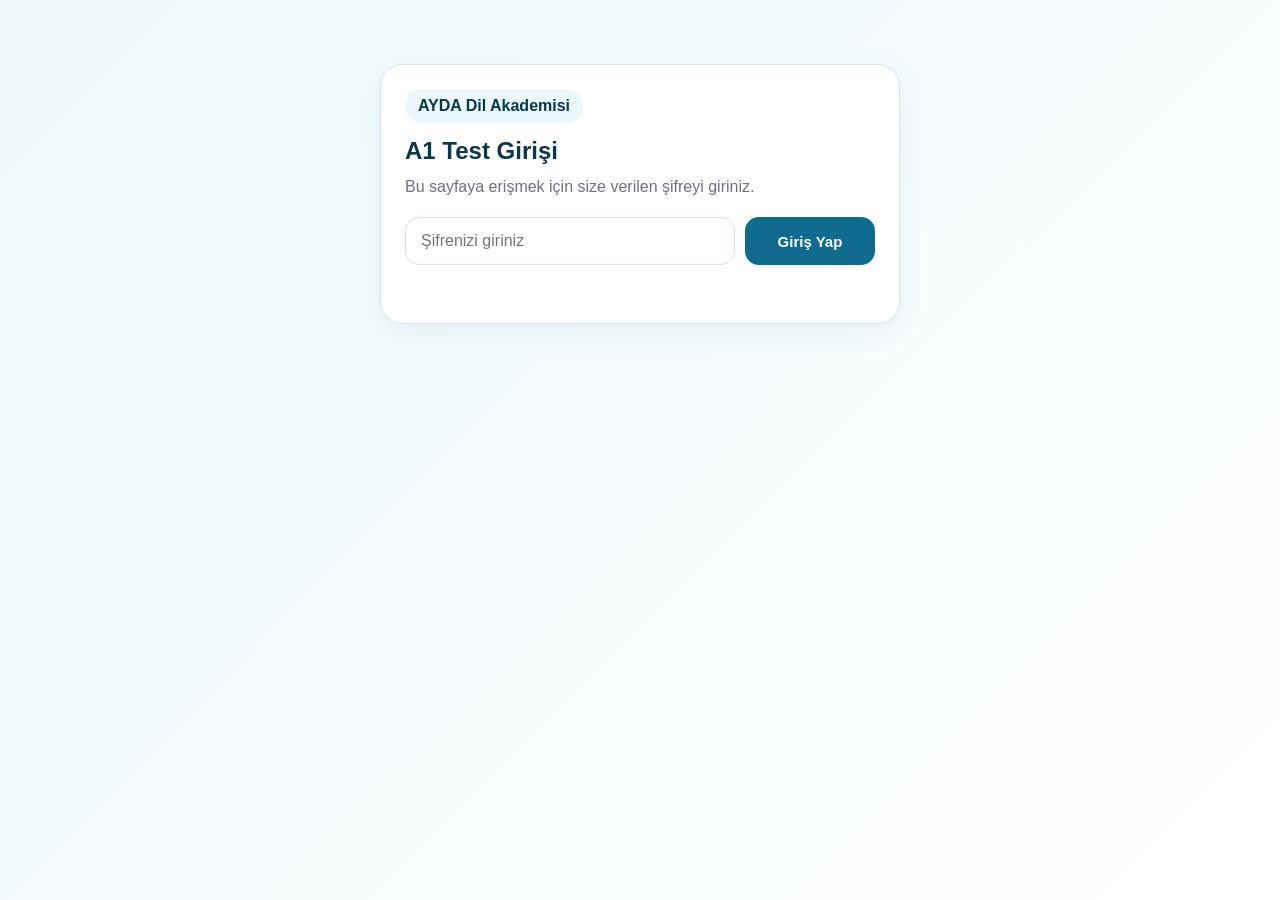
==== index.html @ f2872485 "Create index.html" ====
<!DOCTYPE html>
<html lang="tr">
<head>
  <meta charset="UTF-8" />
  <meta name="viewport" content="width=device-width, initial-scale=1.0" />
  <title>AYDA A1 Test</title>

  <style>
    :root {
      --ayda-main: #0f6b8f;
      --ayda-dark: #08384d;
      --ayda-soft: #eaf7fb;
      --ayda-border: #cde7ef;
      --ayda-success: #198754;
      --ayda-danger: #dc3545;
      --ayda-warning: #f59e0b;
      --text: #1f2937;
      --muted: #6b7280;
      --white: #ffffff;
    }

    * {
      box-sizing: border-box;
    }

    body {
      margin: 0;
      font-family: Arial, Helvetica, sans-serif;
      background: linear-gradient(135deg, #eef9fc, #ffffff);
      color: var(--text);
    }

    .page {
      min-height: 100vh;
      padding: 24px;
      display: flex;
      justify-content: center;
      align-items: flex-start;
    }

    .container {
      width: 100%;
      max-width: 980px;
    }

    .header {
      background: var(--white);
      border: 1px solid var(--ayda-border);
      border-radius: 22px;
      padding: 24px;
      margin-bottom: 18px;
      box-shadow: 0 10px 30px rgba(15, 107, 143, 0.08);
    }

    .brand {
      display: inline-flex;
      align-items: center;
      gap: 10px;
      background: var(--ayda-soft);
      color: var(--ayda-dark);
      padding: 8px 13px;
      border-radius: 999px;
      font-weight: 700;
      margin-bottom: 14px;
    }

    h1 {
      margin: 0;
      font-size: 32px;
      color: var(--ayda-dark);
    }

    .subtitle {
      margin: 10px 0 0;
      color: var(--muted);
      line-height: 1.6;
      font-size: 16px;
    }

    .card {
      background: var(--white);
      border: 1px solid var(--ayda-border);
      border-radius: 22px;
      padding: 24px;
      box-shadow: 0 10px 30px rgba(15, 107, 143, 0.08);
      margin-bottom: 18px;
    }

    #aydaLoginBox {
      max-width: 520px;
      margin: 40px auto;
    }

    .login-title {
      margin: 0 0 10px;
      color: var(--ayda-dark);
      font-size: 24px;
    }

    .login-text {
      margin: 0 0 18px;
      color: var(--muted);
      line-height: 1.5;
    }

    .login-row {
      display: flex;
      gap: 10px;
    }

    input[type="password"],
    input[type="text"] {
      width: 100%;
      padding: 14px 15px;
      border: 1px solid var(--ayda-border);
      border-radius: 14px;
      font-size: 16px;
      outline: none;
    }

    input[type="password"]:focus,
    input[type="text"]:focus {
      border-color: var(--ayda-main);
      box-shadow: 0 0 0 3px rgba(15, 107, 143, 0.12);
    }

    button {
      border: none;
      cursor: pointer;
      border-radius: 14px;
      font-weight: 700;
      transition: 0.2s;
    }

    .login-btn {
      min-width: 130px;
      padding: 14px 18px;
      background: var(--ayda-main);
      color: white;
      font-size: 15px;
    }

    .login-btn:hover {
      background: var(--ayda-dark);
    }

    #aydaLoginMessage {
      margin-top: 12px;
      color: var(--ayda-danger);
      font-weight: 700;
      min-height: 22px;
    }

    #aydaProtectedContent {
      display: none;
    }

    .info-grid {
      display: grid;
      grid-template-columns: repeat(3, 1fr);
      gap: 12px;
      margin-top: 18px;
    }

    .info-box {
      background: var(--ayda-soft);
      border: 1px solid var(--ayda-border);
      border-radius: 16px;
      padding: 14px;
    }

    .info-box strong {
      display: block;
      color: var(--ayda-dark);
      margin-bottom: 5px;
    }

    .info-box span {
      color: var(--muted);
      font-size: 14px;
    }

    .question {
      border: 1px solid var(--ayda-border);
      border-radius: 18px;
      padding: 18px;
      margin-bottom: 14px;
      background: #ffffff;
    }

    .question h3 {
      margin: 0 0 12px;
      color: var(--ayda-dark);
      font-size: 18px;
    }

    .options {
      display: grid;
      gap: 9px;
    }

    .option {
      display: flex;
      align-items: center;
      gap: 9px;
      padding: 10px 12px;
      border: 1px solid #e5e7eb;
      border-radius: 12px;
      cursor: pointer;
      background: #fafafa;
    }

    .option:hover {
      background: var(--ayda-soft);
      border-color: var(--ayda-border);
    }

    .option input {
      transform: scale(1.1);
    }

    .submit-btn {
      background: var(--ayda-success);
      color: white;
      padding: 15px 22px;
      font-size: 16px;
      width: 100%;
      margin-top: 8px;
    }

    .submit-btn:hover {
      filter: brightness(0.94);
    }

    .reset-btn {
      background: #f3f4f6;
      color: var(--text);
      padding: 13px 18px;
      font-size: 15px;
      width: 100%;
      margin-top: 10px;
    }

    .result {
      display: none;
      margin-top: 18px;
      border-radius: 18px;
      padding: 18px;
      border: 1px solid var(--ayda-border);
      background: var(--ayda-soft);
    }

    .result h2 {
      margin: 0 0 8px;
      color: var(--ayda-dark);
    }

    .result p {
      margin: 8px 0;
      line-height: 1.5;
    }

    .logout {
      text-align: right;
      margin-bottom: 12px;
    }

    .logout button {
      background: #fee2e2;
      color: #991b1b;
      padding: 10px 14px;
    }

    @media (max-width: 720px) {
      .page {
        padding: 14px;
      }

      h1 {
        font-size: 25px;
      }

      .login-row {
        flex-direction: column;
      }

      .login-btn {
        width: 100%;
      }

      .info-grid {
        grid-template-columns: 1fr;
      }

      .card,
      .header {
        padding: 18px;
        border-radius: 18px;
      }
    }
  </style>
</head>

<body>
  <div class="page">
    <div class="container">

      <div id="aydaLoginBox" class="card">
        <div class="brand">AYDA Dil Akademisi</div>
        <h2 class="login-title">A1 Test Girişi</h2>
        <p class="login-text">
          Bu sayfaya erişmek için size verilen şifreyi giriniz.
        </p>

        <div class="login-row">
          <input
            type="password"
            id="aydaPasswordInput"
            placeholder="Şifrenizi giriniz"
            autocomplete="off"
          />
          <button type="button" class="login-btn" onclick="aydaCheckPassword()">
            Giriş Yap
          </button>
        </div>

        <div id="aydaLoginMessage"></div>
      </div>

      <div id="aydaProtectedContent">
        <div class="logout">
          <button type="button" onclick="aydaLogout()">Çıkış Yap</button>
        </div>

        <div class="header">
          <div class="brand">AYDA A1 Almanca Test</div>
          <h1>A1 Seviye Mini Deneme Testi</h1>
          <p class="subtitle">
            Bu test A1 seviyesinde temel kelime, günlük ifade ve basit dil bilgisi kontrolü için hazırlanmıştır.
            Sonucu test sonunda görebilirsiniz.
          </p>

          <div class="info-grid">
            <div class="info-box">
              <strong>Seviye</strong>
              <span>A1 Başlangıç</span>
            </div>
            <div class="info-box">
              <strong>Soru Sayısı</strong>
              <span>10 soru</span>
            </div>
            <div class="info-box">
              <strong>Sonuç</strong>
              <span>Anında puanlama</span>
            </div>
          </div>
        </div>

        <form id="a1TestForm" class="card">
          <div class="question">
            <h3>1. “Guten Morgen” ne demektir?</h3>
            <div class="options">
              <label class="option"><input type="radio" name="q1" value="a"> İyi akşamlar</label>
              <label class="option"><input type="radio" name="q1" value="b"> Günaydın</label>
              <label class="option"><input type="radio" name="q1" value="c"> Hoşça kal</label>
            </div>
          </div>

          <div class="question">
            <h3>2. “Ich heiße Ali.” cümlesinin anlamı nedir?</h3>
            <div class="options">
              <label class="option"><input type="radio" name="q2" value="a"> Ben Ali’yim / Benim adım Ali</label>
              <label class="option"><input type="radio" name="q2" value="b"> Ali burada değil</label>
              <label class="option"><input type="radio" name="q2" value="c"> Ali Almanya’da yaşıyor</label>
            </div>
          </div>

          <div class="question">
            <h3>3. “Wie geht es Ihnen?” sorusuna uygun cevap hangisidir?</h3>
            <div class="options">
              <label class="option"><input type="radio" name="q3" value="a"> Danke, gut.</label>
              <label class="option"><input type="radio" name="q3" value="b"> Ich komme aus Ankara.</label>
              <label class="option"><input type="radio" name="q3" value="c"> Ich bin 25 Jahre alt.</label>
            </div>
          </div>

          <div class="question">
            <h3>4. “Ben Türkiye’den geliyorum.” Almanca nasıl söylenir?</h3>
            <div class="options">
              <label class="option"><input type="radio" name="q4" value="a"> Ich wohne in Türkiye.</label>
              <label class="option"><input type="radio" name="q4" value="b"> Ich komme aus der Türkei.</label>
              <label class="option"><input type="radio" name="q4" value="c"> Ich spreche Türkisch.</label>
            </div>
          </div>

          <div class="question">
            <h3>5. “der Tisch” kelimesinin Türkçesi nedir?</h3>
            <div class="options">
              <label class="option"><input type="radio" name="q5" value="a"> Masa</label>
              <label class="option"><input type="radio" name="q5" value="b"> Sandalye</label>
              <label class="option"><input type="radio" name="q5" value="c"> Kapı</label>
            </div>
          </div>

          <div class="question">
            <h3>6. Doğru cümleyi seçiniz.</h3>
            <div class="options">
              <label class="option"><input type="radio" name="q6" value="a"> Ich bin Lehrer.</label>
              <label class="option"><input type="radio" name="q6" value="b"> Ich bist Lehrer.</label>
              <label class="option"><input type="radio" name="q6" value="c"> Ich ist Lehrer.</label>
            </div>
          </div>

          <div class="question">
            <h3>7. “Haben Sie Kinder?” sorusunun anlamı nedir?</h3>
            <div class="options">
              <label class="option"><input type="radio" name="q7" value="a"> Çocuğunuz var mı?</label>
              <label class="option"><input type="radio" name="q7" value="b"> Nerede yaşıyorsunuz?</label>
              <label class="option"><input type="radio" name="q7" value="c"> Kaç yaşındasınız?</label>
            </div>
          </div>

          <div class="question">
            <h3>8. “Heute” kelimesinin anlamı nedir?</h3>
            <div class="options">
              <label class="option"><input type="radio" name="q8" value="a"> Yarın</label>
              <label class="option"><input type="radio" name="q8" value="b"> Bugün</label>
              <label class="option"><input type="radio" name="q8" value="c"> Dün</label>
            </div>
          </div>

          <div class="question">
            <h3>9. “Ich trinke Wasser.” cümlesinin anlamı nedir?</h3>
            <div class="options">
              <label class="option"><input type="radio" name="q9" value="a"> Su içiyorum.</label>
              <label class="option"><input type="radio" name="q9" value="b"> Su satın alıyorum.</label>
              <label class="option"><input type="radio" name="q9" value="c"> Su istemiyorum.</label>
            </div>
          </div>

          <div class="question">
            <h3>10. “Auf Wiedersehen” ne demektir?</h3>
            <div class="options">
              <label class="option"><input type="radio" name="q10" value="a"> Görüşmek üzere</label>
              <label class="option"><input type="radio" name="q10" value="b"> Teşekkür ederim</label>
              <label class="option"><input type="radio" name="q10" value="c"> Rica ederim</label>
            </div>
          </div>

          <button type="button" class="submit-btn" onclick="calculateResult()">
            Testi Bitir ve Sonucu Göster
          </button>

          <button type="button" class="reset-btn" onclick="resetTest()">
            Testi Sıfırla
          </button>

          <div id="testResult" class="result"></div>
        </form>
      </div>
    </div>
  </div>

  <script src="https://onurqlp.github.io/sifreler/access-control.js"></script>

  <script>
    const correctAnswers = {
      q1: "b",
      q2: "a",
      q3: "a",
      q4: "b",
      q5: "a",
      q6: "a",
      q7: "a",
      q8: "b",
      q9: "a",
      q10: "a"
    };

    function calculateResult() {
      let score = 0;
      let empty = 0;
      const total = Object.keys(correctAnswers).length;

      Object.keys(correctAnswers).forEach(function(questionName) {
        const selected = document.querySelector('input[name="' + questionName + '"]:checked');

        if (!selected) {
          empty++;
          return;
        }

        if (selected.value === correctAnswers[questionName]) {
          score++;
        }
      });

      const resultBox = document.getElementById("testResult");
      const percent = Math.round((score / total) * 100);

      let message = "";

      if (percent >= 80) {
        message = "Gayet iyi. A1 temel konularında güçlü görünüyorsunuz.";
      } else if (percent >= 50) {
        message = "Orta düzeyde. Bazı temel konuları tekrar etmeniz iyi olur.";
      } else {
        message = "Temel tekrar gerekli. Kelime, tanışma cümleleri ve basit gramerden başlanmalı.";
      }

      resultBox.style.display = "block";
      resultBox.innerHTML = `
        <h2>Test Sonucunuz</h2>
        <p><strong>Doğru:</strong> ${score} / ${total}</p>
        <p><strong>Başarı:</strong> %${percent}</p>
        <p><strong>Boş bırakılan soru:</strong> ${empty}</p>
        <p>${message}</p>
      `;

      resultBox.scrollIntoView({ behavior: "smooth", block: "center" });
    }

    function resetTest() {
      document.getElementById("a1TestForm").reset();
      const resultBox = document.getElementById("testResult");
      resultBox.style.display = "none";
      resultBox.innerHTML = "";
      window.scrollTo({ top: 0, behavior: "smooth" });
    }

    function aydaLogout() {
      localStorage.removeItem("ayda_access");
      localStorage.removeItem("ayda_code");
      location.reload();
    }

    document.addEventListener("DOMContentLoaded", function() {
      const input = document.getElementById("aydaPasswordInput");

      if (input) {
        input.addEventListener("keydown", function(e) {
          if (e.key === "Enter") {
            aydaCheckPassword();
          }
        });
      }
    });
  </script>
</body>
</html>
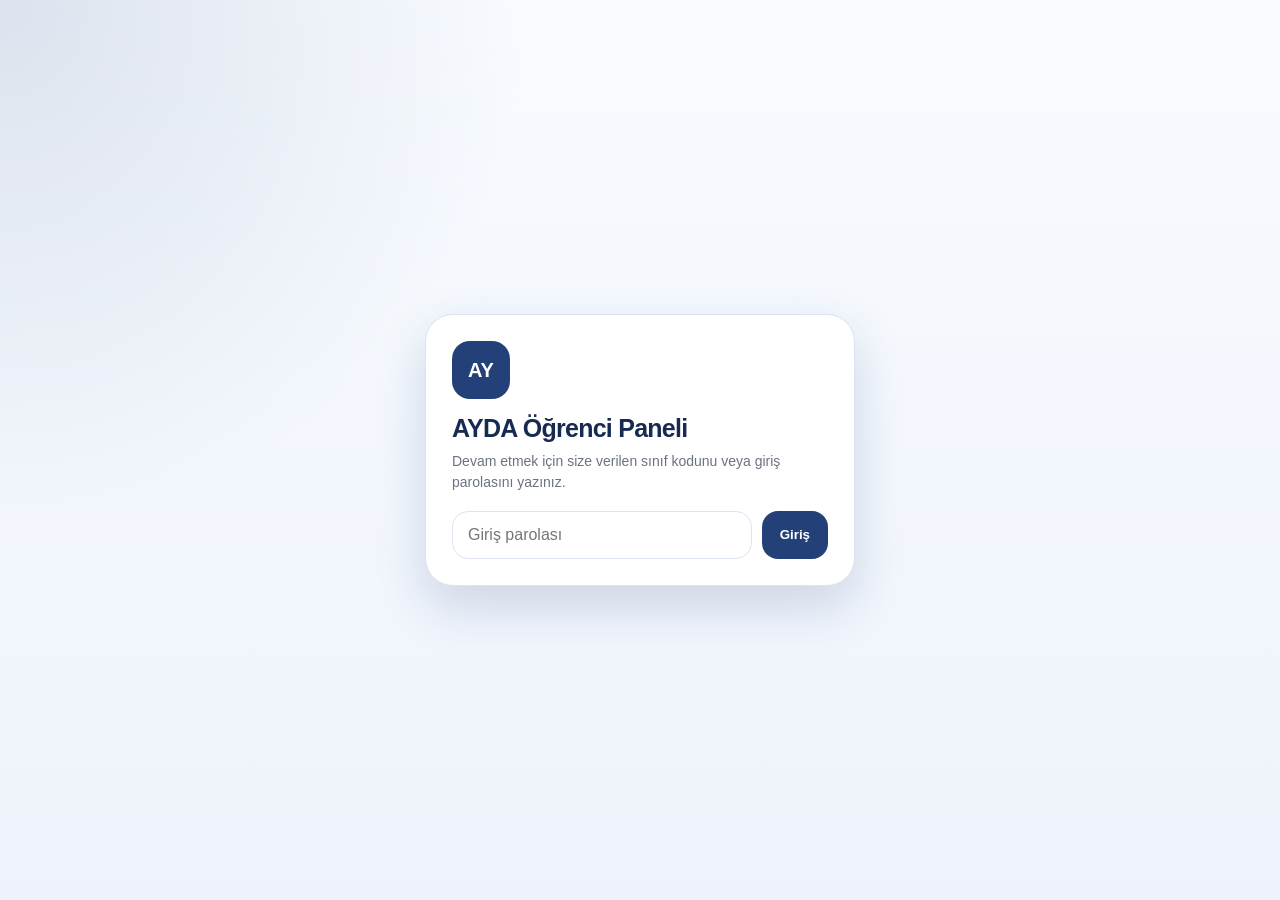
==== commit 857eae9a: "Update index.html" ====
--- a/index.html
+++ b/index.html
@@ -3,548 +3,635 @@
 <head>
   <meta charset="UTF-8" />
   <meta name="viewport" content="width=device-width, initial-scale=1.0" />
-  <title>AYDA A1 Test</title>
+  <title>AYDA A1 Öğrenci Paneli</title>
 
   <style>
     :root {
-      --ayda-main: #0f6b8f;
-      --ayda-dark: #08384d;
-      --ayda-soft: #eaf7fb;
-      --ayda-border: #cde7ef;
-      --ayda-success: #198754;
-      --ayda-danger: #dc3545;
-      --ayda-warning: #f59e0b;
+      --ayda: #234078;
+      --ayda-dark: #172b52;
+      --ayda-soft: #eef3fb;
       --text: #1f2937;
       --muted: #6b7280;
-      --white: #ffffff;
-    }
-
-    * {
-      box-sizing: border-box;
-    }
+      --card: #ffffff;
+      --border: #dce3f0;
+      --danger: #dc2626;
+      --radius: 22px;
+    }
+
+    * { box-sizing: border-box; }
 
     body {
       margin: 0;
-      font-family: Arial, Helvetica, sans-serif;
-      background: linear-gradient(135deg, #eef9fc, #ffffff);
+      font-family: Inter, -apple-system, BlinkMacSystemFont, "Segoe UI", Arial, sans-serif;
+      background:
+        radial-gradient(circle at top left, rgba(35,64,120,0.13), transparent 34%),
+        linear-gradient(180deg, #f8fbff 0%, #eef3fb 100%);
       color: var(--text);
-    }
-
-    .page {
       min-height: 100vh;
-      padding: 24px;
-      display: flex;
-      justify-content: center;
-      align-items: flex-start;
-    }
-
-    .container {
+    }
+
+    #loginScreen {
+      min-height: 100vh;
+      display: grid;
+      place-items: center;
+      padding: 20px;
+    }
+
+    .login-card {
       width: 100%;
-      max-width: 980px;
-    }
-
-    .header {
-      background: var(--white);
-      border: 1px solid var(--ayda-border);
-      border-radius: 22px;
-      padding: 24px;
-      margin-bottom: 18px;
-      box-shadow: 0 10px 30px rgba(15, 107, 143, 0.08);
-    }
-
-    .brand {
-      display: inline-flex;
-      align-items: center;
-      gap: 10px;
-      background: var(--ayda-soft);
+      max-width: 430px;
+      background: #fff;
+      border: 1px solid var(--border);
+      border-radius: 28px;
+      padding: 26px;
+      box-shadow: 0 20px 50px rgba(35,64,120,0.18);
+    }
+
+    .login-logo {
+      width: 58px;
+      height: 58px;
+      border-radius: 18px;
+      background: var(--ayda);
+      color: white;
+      display: grid;
+      place-items: center;
+      font-weight: 900;
+      font-size: 20px;
+      margin-bottom: 16px;
+    }
+
+    .login-card h1 {
+      margin: 0 0 8px;
       color: var(--ayda-dark);
-      padding: 8px 13px;
-      border-radius: 999px;
-      font-weight: 700;
-      margin-bottom: 14px;
-    }
-
-    h1 {
-      margin: 0;
-      font-size: 32px;
-      color: var(--ayda-dark);
-    }
-
-    .subtitle {
-      margin: 10px 0 0;
-      color: var(--muted);
-      line-height: 1.6;
-      font-size: 16px;
-    }
-
-    .card {
-      background: var(--white);
-      border: 1px solid var(--ayda-border);
-      border-radius: 22px;
-      padding: 24px;
-      box-shadow: 0 10px 30px rgba(15, 107, 143, 0.08);
-      margin-bottom: 18px;
-    }
-
-    #aydaLoginBox {
-      max-width: 520px;
-      margin: 40px auto;
-    }
-
-    .login-title {
-      margin: 0 0 10px;
-      color: var(--ayda-dark);
-      font-size: 24px;
-    }
-
-    .login-text {
+      font-size: 25px;
+      letter-spacing: -0.03em;
+    }
+
+    .login-card p {
       margin: 0 0 18px;
       color: var(--muted);
       line-height: 1.5;
-    }
-
-    .login-row {
+      font-size: 14px;
+    }
+
+    .password-row {
       display: flex;
       gap: 10px;
     }
 
-    input[type="password"],
-    input[type="text"] {
-      width: 100%;
+    input[type="password"], input[type="text"] {
+      flex: 1;
+      min-width: 0;
+      border: 1px solid var(--border);
+      border-radius: 16px;
       padding: 14px 15px;
-      border: 1px solid var(--ayda-border);
-      border-radius: 14px;
       font-size: 16px;
       outline: none;
     }
 
-    input[type="password"]:focus,
-    input[type="text"]:focus {
-      border-color: var(--ayda-main);
-      box-shadow: 0 0 0 3px rgba(15, 107, 143, 0.12);
-    }
-
-    button {
-      border: none;
+    input:focus {
+      border-color: var(--ayda);
+      box-shadow: 0 0 0 4px rgba(35,64,120,0.10);
+    }
+
+    .login-btn {
+      border: 0;
+      background: var(--ayda);
+      color: white;
+      border-radius: 16px;
+      padding: 0 18px;
+      font-weight: 900;
       cursor: pointer;
-      border-radius: 14px;
+    }
+
+    .error {
+      display: none;
+      margin-top: 12px;
+      color: var(--danger);
+      font-size: 13px;
       font-weight: 700;
-      transition: 0.2s;
-    }
-
-    .login-btn {
-      min-width: 130px;
-      padding: 14px 18px;
-      background: var(--ayda-main);
+    }
+
+    #app {
+      display: none;
+    }
+
+    .page {
+      max-width: 980px;
+      margin: 0 auto;
+      padding: 22px 14px 38px;
+    }
+
+    .hero {
+      background: linear-gradient(135deg, var(--ayda), var(--ayda-dark));
       color: white;
+      border-radius: 28px;
+      padding: 26px 20px;
+      box-shadow: 0 18px 40px rgba(35,64,120,0.26);
+      position: relative;
+      overflow: hidden;
+    }
+
+    .hero::after {
+      content: "";
+      position: absolute;
+      width: 180px;
+      height: 180px;
+      right: -60px;
+      top: -50px;
+      border-radius: 50%;
+      background: rgba(255,255,255,0.12);
+    }
+
+    .level-mark {
+      display: inline-block;
+      background: rgba(255,255,255,0.18);
+      border: 1px solid rgba(255,255,255,0.28);
+      border-radius: 16px;
+      padding: 4px 12px;
+      margin-right: 8px;
+      font-size: 1.05em;
+      letter-spacing: -0.02em;
+    }
+
+    .badge {
+      display: inline-flex;
+      align-items: center;
+      gap: 8px;
+      background: rgba(255,255,255,0.14);
+      border: 1px solid rgba(255,255,255,0.25);
+      padding: 8px 12px;
+      border-radius: 999px;
+      font-size: 13px;
+      font-weight: 700;
+      margin-bottom: 14px;
+    }
+
+    h1 {
+      margin: 0;
+      font-size: clamp(26px, 6vw, 42px);
+      line-height: 1.1;
+      letter-spacing: -0.04em;
+    }
+
+    .hero p {
+      margin: 12px 0 0;
+      max-width: 700px;
+      color: rgba(255,255,255,0.86);
       font-size: 15px;
-    }
-
-    .login-btn:hover {
-      background: var(--ayda-dark);
-    }
-
-    #aydaLoginMessage {
-      margin-top: 12px;
-      color: var(--ayda-danger);
-      font-weight: 700;
-      min-height: 22px;
-    }
-
-    #aydaProtectedContent {
-      display: none;
-    }
-
-    .info-grid {
+      line-height: 1.6;
+    }
+
+    .quick-box {
+      display: grid;
+      grid-template-columns: repeat(2, 1fr);
+      gap: 12px;
+      margin-top: 18px;
+    }
+
+    .quick {
+      background: rgba(255,255,255,0.13);
+      border: 1px solid rgba(255,255,255,0.22);
+      padding: 14px;
+      border-radius: 18px;
+    }
+
+    .quick strong {
+      display: block;
+      font-size: 14px;
+      margin-bottom: 4px;
+    }
+
+    .quick span {
+      color: rgba(255,255,255,0.78);
+      font-size: 13px;
+    }
+
+    .main-actions {
       display: grid;
       grid-template-columns: repeat(3, 1fr);
       gap: 12px;
-      margin-top: 18px;
-    }
-
-    .info-box {
+      margin: 18px 0 8px;
+    }
+
+    .main-actions a,
+    .link-btn {
+      text-decoration: none;
+      color: white;
+      background: var(--ayda);
+      border-radius: 18px;
+      padding: 16px;
+      font-weight: 800;
+      text-align: center;
+      box-shadow: 0 10px 24px rgba(35,64,120,0.18);
+      transition: 0.18s ease;
+      display: block;
+    }
+
+    .main-actions a:hover,
+    .link-btn:hover {
+      transform: translateY(-2px);
+      background: var(--ayda-dark);
+    }
+
+    .note {
+      margin: 18px 0;
+      background: #fff8e6;
+      border: 1px solid #fde7a7;
+      color: #76520d;
+      border-radius: 18px;
+      padding: 14px 16px;
+      font-size: 14px;
+      line-height: 1.5;
+    }
+
+    .section-title {
+      margin: 26px 2px 12px;
+      font-size: 18px;
+      color: var(--ayda-dark);
+      letter-spacing: -0.02em;
+    }
+
+    details {
+      background: var(--card);
+      border: 1px solid var(--border);
+      border-radius: var(--radius);
+      margin-bottom: 12px;
+      box-shadow: 0 10px 26px rgba(31,41,55,0.06);
+      overflow: hidden;
+    }
+
+    summary {
+      cursor: pointer;
+      list-style: none;
+      padding: 18px 18px;
+      display: flex;
+      align-items: center;
+      justify-content: space-between;
+      gap: 14px;
+      font-weight: 900;
+      color: var(--ayda-dark);
+    }
+
+    summary::-webkit-details-marker { display: none; }
+
+    summary .left {
+      display: flex;
+      align-items: center;
+      gap: 12px;
+    }
+
+    .icon {
+      width: 38px;
+      height: 38px;
+      display: grid;
+      place-items: center;
+      border-radius: 14px;
       background: var(--ayda-soft);
-      border: 1px solid var(--ayda-border);
+      color: var(--ayda);
+      flex-shrink: 0;
+      font-size: 19px;
+    }
+
+    .arrow {
+      transition: 0.2s ease;
+      color: var(--muted);
+      font-size: 18px;
+    }
+
+    details[open] .arrow { transform: rotate(180deg); }
+
+    .content {
+      padding: 0 18px 18px;
+      border-top: 1px solid #eef2f7;
+    }
+
+    .desc {
+      color: var(--muted);
+      font-size: 14px;
+      line-height: 1.5;
+      margin: 14px 0;
+    }
+
+    .grid {
+      display: grid;
+      grid-template-columns: repeat(2, 1fr);
+      gap: 10px;
+    }
+
+    .grid a {
+      text-decoration: none;
+      color: var(--ayda-dark);
+      background: #f8fbff;
+      border: 1px solid var(--border);
       border-radius: 16px;
       padding: 14px;
-    }
-
-    .info-box strong {
-      display: block;
-      color: var(--ayda-dark);
-      margin-bottom: 5px;
-    }
-
-    .info-box span {
+      font-size: 14px;
+      font-weight: 800;
+      line-height: 1.35;
+      transition: 0.18s ease;
+    }
+
+    .grid a:hover {
+      border-color: var(--ayda);
+      transform: translateY(-1px);
+      background: #ffffff;
+    }
+
+    .small-info {
+      margin-top: 12px;
+      background: #f8fbff;
+      border: 1px dashed var(--border);
       color: var(--muted);
-      font-size: 14px;
-    }
-
-    .question {
-      border: 1px solid var(--ayda-border);
-      border-radius: 18px;
-      padding: 18px;
-      margin-bottom: 14px;
-      background: #ffffff;
-    }
-
-    .question h3 {
-      margin: 0 0 12px;
-      color: var(--ayda-dark);
-      font-size: 18px;
-    }
-
-    .options {
-      display: grid;
-      gap: 9px;
-    }
-
-    .option {
-      display: flex;
+      border-radius: 16px;
+      padding: 12px 14px;
+      font-size: 13px;
+      line-height: 1.5;
+    }
+
+    .whatsapp-float {
+      position: fixed;
+      right: 16px;
+      bottom: 16px;
+      z-index: 50;
+      display: inline-flex;
       align-items: center;
       gap: 9px;
-      padding: 10px 12px;
-      border: 1px solid #e5e7eb;
-      border-radius: 12px;
-      cursor: pointer;
-      background: #fafafa;
-    }
-
-    .option:hover {
-      background: var(--ayda-soft);
-      border-color: var(--ayda-border);
-    }
-
-    .option input {
-      transform: scale(1.1);
-    }
-
-    .submit-btn {
-      background: var(--ayda-success);
+      background: #25D366;
       color: white;
-      padding: 15px 22px;
-      font-size: 16px;
-      width: 100%;
-      margin-top: 8px;
-    }
-
-    .submit-btn:hover {
-      filter: brightness(0.94);
-    }
-
-    .reset-btn {
-      background: #f3f4f6;
-      color: var(--text);
-      padding: 13px 18px;
-      font-size: 15px;
-      width: 100%;
-      margin-top: 10px;
-    }
-
-    .result {
-      display: none;
-      margin-top: 18px;
-      border-radius: 18px;
-      padding: 18px;
-      border: 1px solid var(--ayda-border);
-      background: var(--ayda-soft);
-    }
-
-    .result h2 {
-      margin: 0 0 8px;
-      color: var(--ayda-dark);
-    }
-
-    .result p {
-      margin: 8px 0;
-      line-height: 1.5;
-    }
-
-    .logout {
-      text-align: right;
-      margin-bottom: 12px;
-    }
-
-    .logout button {
-      background: #fee2e2;
-      color: #991b1b;
-      padding: 10px 14px;
-    }
-
-    @media (max-width: 720px) {
-      .page {
-        padding: 14px;
+      text-decoration: none;
+      border-radius: 999px;
+      padding: 13px 17px;
+      font-weight: 900;
+      font-size: 14px;
+      box-shadow: 0 14px 34px rgba(37,211,102,0.36);
+      border: 1px solid rgba(255,255,255,0.35);
+    }
+
+    .whatsapp-float span {
+      font-size: 18px;
+    }
+
+    footer {
+      text-align: center;
+      color: var(--muted);
+      font-size: 13px;
+      margin-top: 26px;
+      line-height: 1.6;
+    }
+
+    footer a {
+      color: var(--ayda);
+      font-weight: 800;
+      text-decoration: none;
+    }
+
+    @media (max-width: 680px) {
+      .quick-box,
+      .main-actions,
+      .grid {
+        grid-template-columns: 1fr;
       }
 
-      h1 {
-        font-size: 25px;
+      .hero {
+        padding: 24px 18px;
       }
 
-      .login-row {
+      .password-row {
         flex-direction: column;
       }
 
       .login-btn {
-        width: 100%;
-      }
-
-      .info-grid {
-        grid-template-columns: 1fr;
-      }
-
-      .card,
-      .header {
-        padding: 18px;
-        border-radius: 18px;
+        padding: 14px 18px;
       }
     }
   </style>
 </head>
-
 <body>
-  <div class="page">
-    <div class="container">
-
-      <div id="aydaLoginBox" class="card">
-        <div class="brand">AYDA Dil Akademisi</div>
-        <h2 class="login-title">A1 Test Girişi</h2>
-        <p class="login-text">
-          Bu sayfaya erişmek için size verilen şifreyi giriniz.
+
+  <section id="loginScreen">
+    <div class="login-card">
+      <div class="login-logo">AY</div>
+      <h1>AYDA Öğrenci Paneli</h1>
+      <p>Devam etmek için size verilen sınıf kodunu veya giriş parolasını yazınız.</p>
+
+      <div class="password-row">
+        <input id="passwordInput" type="password" placeholder="Giriş parolası" autocomplete="off" />
+        <button class="login-btn" onclick="checkPassword()">Giriş</button>
+      </div>
+
+      <div id="errorMsg" class="error">Parola hatalı. Lütfen tekrar deneyiniz.</div>
+    </div>
+  </section>
+
+  <main id="app">
+    <div class="page">
+      <section class="hero">
+        <div class="badge">AYDA · A1 Öğrenci Giriş Paneli</div>
+        <h1><span class="level-mark">A1</span> Ders, Video ve Materyal Merkezi</h1>
+        <p>
+          Ders tekrar videoları, online kütüphane, materyaller, kısa konu anlatımları ve ek çalışma kaynaklarına
+          tek ekrandan ulaşabilirsiniz. Kalabalık olmaması için içerikler başlıkların altında açılır şekilde düzenlenmiştir.
         </p>
 
-        <div class="login-row">
-          <input
-            type="password"
-            id="aydaPasswordInput"
-            placeholder="Şifrenizi giriniz"
-            autocomplete="off"
-          />
-          <button type="button" class="login-btn" onclick="aydaCheckPassword()">
-            Giriş Yap
-          </button>
-        </div>
-
-        <div id="aydaLoginMessage"></div>
-      </div>
-
-      <div id="aydaProtectedContent">
-        <div class="logout">
-          <button type="button" onclick="aydaLogout()">Çıkış Yap</button>
-        </div>
-
-        <div class="header">
-          <div class="brand">AYDA A1 Almanca Test</div>
-          <h1>A1 Seviye Mini Deneme Testi</h1>
-          <p class="subtitle">
-            Bu test A1 seviyesinde temel kelime, günlük ifade ve basit dil bilgisi kontrolü için hazırlanmıştır.
-            Sonucu test sonunda görebilirsiniz.
-          </p>
-
-          <div class="info-grid">
-            <div class="info-box">
-              <strong>Seviye</strong>
-              <span>A1 Başlangıç</span>
-            </div>
-            <div class="info-box">
-              <strong>Soru Sayısı</strong>
-              <span>10 soru</span>
-            </div>
-            <div class="info-box">
-              <strong>Sonuç</strong>
-              <span>Anında puanlama</span>
-            </div>
+        <div class="quick-box">
+          <div class="quick">
+            <strong>Online Kütüphane Şifresi</strong>
+            <span>A1</span>
+          </div>
+          <div class="quick">
+            <strong>Öneri</strong>
+            <span>Derse girmeden önce Zoom uygulamasını indiriniz.</span>
           </div>
         </div>
-
-        <form id="a1TestForm" class="card">
-          <div class="question">
-            <h3>1. “Guten Morgen” ne demektir?</h3>
-            <div class="options">
-              <label class="option"><input type="radio" name="q1" value="a"> İyi akşamlar</label>
-              <label class="option"><input type="radio" name="q1" value="b"> Günaydın</label>
-              <label class="option"><input type="radio" name="q1" value="c"> Hoşça kal</label>
-            </div>
+      </section>
+
+      <div class="main-actions">
+        <a href="https://www.aydadil.com/dersler/" target="_blank">Ders Tekrar Videoları</a>
+        <a href="https://www.aydadil.com/bibliothek/" target="_blank">Online Kütüphane</a>
+        <a href="https://www.aydadil.com/sinavhazirlik/" target="_blank">Sınav Hazırlık Platformu</a>
+      </div>
+
+      <div class="note">
+        <strong>Not:</strong> Online kütüphane için şifre <strong>A1</strong>. Ders kayıtları ve materyallerle ilgili yardım videoları aşağıdaki başlıklarda yer almaktadır.
+      </div>
+
+      <h2 class="section-title">Kaynaklar</h2>
+
+      <details open>
+        <summary>
+          <span class="left"><span class="icon">📁</span> Ders Materyalleri</span>
+          <span class="arrow">⌄</span>
+        </summary>
+        <div class="content">
+          <p class="desc">Ders PDF'leri, A1 ek materyaller ve sınıfta kullanılan temel kaynaklara buradan ulaşabilirsiniz.</p>
+          <div class="grid">
+            <a href="https://drive.google.com/drive/folders/1EhcIIju4RZyB5HfcccAF6q8nHIou2uwT?usp=sharing" target="_blank">Ders Materyalleri</a>
+            <a href="https://drive.google.com/drive/folders/1vxr47d-wdfN6bBQfUJwKXvmv4luPiasq?usp=drive_link" target="_blank">A1 Ek Materyal</a>
+            <a href="https://drive.google.com/drive/folders/1VAz1AtWp4RDmmRddSZwqQr5XtfszjkOS?usp=sharing" target="_blank">A1 Cümle Kalıpları</a>
           </div>
-
-          <div class="question">
-            <h3>2. “Ich heiße Ali.” cümlesinin anlamı nedir?</h3>
-            <div class="options">
-              <label class="option"><input type="radio" name="q2" value="a"> Ben Ali’yim / Benim adım Ali</label>
-              <label class="option"><input type="radio" name="q2" value="b"> Ali burada değil</label>
-              <label class="option"><input type="radio" name="q2" value="c"> Ali Almanya’da yaşıyor</label>
-            </div>
+        </div>
+      </details>
+
+      <details>
+        <summary>
+          <span class="left"><span class="icon">🎥</span> Ders Videoları ve Yardım Videoları</span>
+          <span class="arrow">⌄</span>
+        </summary>
+        <div class="content">
+          <p class="desc">Ders tekrarlarını izleme, materyal indirme ve Arbeitsbuch dinlemelerini bulma konusunda yardımcı videolar.</p>
+          <div class="grid">
+            <a href="https://www.aydadil.com/dersler/" target="_blank">Ders Tekrar Videoları</a>
+            <a href="https://drive.google.com/drive/folders/1mv_Crm7n8s1javra-rW4a7fGz6PkFjQZ?usp=drive_link" target="_blank">A1 Menschen Ders Videoları</a>
+            <a href="https://youtu.be/cw9jcwIXv6g" target="_blank">Ders Kayıtları ve Materyaller Nasıl Kullanılır?</a>
+            <a href="https://youtu.be/SgLBimupSIU" target="_blank">Arbeitsbuch Dinlemeleri Nasıl İndirilir?</a>
           </div>
-
-          <div class="question">
-            <h3>3. “Wie geht es Ihnen?” sorusuna uygun cevap hangisidir?</h3>
-            <div class="options">
-              <label class="option"><input type="radio" name="q3" value="a"> Danke, gut.</label>
-              <label class="option"><input type="radio" name="q3" value="b"> Ich komme aus Ankara.</label>
-              <label class="option"><input type="radio" name="q3" value="c"> Ich bin 25 Jahre alt.</label>
-            </div>
+        </div>
+      </details>
+
+      <details>
+        <summary>
+          <span class="left"><span class="icon">📚</span> Kısa Konu Anlatımları A1</span>
+          <span class="arrow">⌄</span>
+        </summary>
+        <div class="content">
+          <p class="desc">Ünitelere göre kısa konu anlatımı videoları. Tekrar yapmak için kullanabilirsiniz.</p>
+          <div class="grid">
+            <a href="https://youtube.com/playlist?list=PLlPnminIi7ZFg8jGfuZqcMvQEPS6Dubaj" target="_blank">Ünite 1-3</a>
+            <a href="https://youtube.com/playlist?list=PLlPnminIi7ZFaNGGwJVk4Y2F4moEsCY76" target="_blank">Ünite 3-9</a>
+            <a href="https://youtube.com/playlist?list=PLlPnminIi7ZHrt1mHEz_heegM9KlCfeVw" target="_blank">Ünite 10-12</a>
+            <a href="https://youtube.com/playlist?list=PLlPnminIi7ZGZv5oqWOqn-MUNvMa6d_JQ" target="_blank">Ünite 13-18</a>
+            <a href="https://youtube.com/playlist?list=PLlPnminIi7ZHcKC5tsXwGulBB3SDj6bcp" target="_blank">Ünite 18-24</a>
           </div>
-
-          <div class="question">
-            <h3>4. “Ben Türkiye’den geliyorum.” Almanca nasıl söylenir?</h3>
-            <div class="options">
-              <label class="option"><input type="radio" name="q4" value="a"> Ich wohne in Türkiye.</label>
-              <label class="option"><input type="radio" name="q4" value="b"> Ich komme aus der Türkei.</label>
-              <label class="option"><input type="radio" name="q4" value="c"> Ich spreche Türkisch.</label>
-            </div>
+        </div>
+      </details>
+
+      <details>
+        <summary>
+          <span class="left"><span class="icon">🧠</span> Ek Çalışma ve Kelime Alıştırmaları</span>
+          <span class="arrow">⌄</span>
+        </summary>
+        <div class="content">
+          <p class="desc">Kelime tekrarı, dinleme alışkanlığı ve ek pratik için kullanabileceğiniz destek kaynakları.</p>
+          <div class="grid">
+            <a href="https://quizlet.com/onurqlp/folders/menschen-a1?x=1xqt&i=3m8fpg" target="_blank">Quizlet A1 Menschen Kelime Alıştırması</a>
+            <a href="https://youtube.com/playlist?list=PLlPnminIi7ZGaC8tkVghThkGQ_L-QkYY0" target="_blank">Youtube Almanca Müzikler</a>
+            <a href="https://learngerman.dw.com/tr/nicos-weg/c-54846011" target="_blank">Nicos Weg A1</a>
           </div>
-
-          <div class="question">
-            <h3>5. “der Tisch” kelimesinin Türkçesi nedir?</h3>
-            <div class="options">
-              <label class="option"><input type="radio" name="q5" value="a"> Masa</label>
-              <label class="option"><input type="radio" name="q5" value="b"> Sandalye</label>
-              <label class="option"><input type="radio" name="q5" value="c"> Kapı</label>
-            </div>
+        </div>
+      </details>
+
+      <details>
+        <summary>
+          <span class="left"><span class="icon">💻</span> Zoom Uygulamasını İndir</span>
+          <span class="arrow">⌄</span>
+        </summary>
+        <div class="content">
+          <p class="desc">Derse katılmadan önce cihazınıza uygun Zoom uygulamasını indirmenizi öneririz.</p>
+          <div class="grid">
+            <a href="https://play.google.com/store/apps/details?id=us.zoom.videomeetings" target="_blank">Android için Zoom</a>
+            <a href="https://itunes.apple.com/us/app/id546505307" target="_blank">iOS için Zoom</a>
+            <a href="https://zoom.us/download?os=mac" target="_blank">Mac için Zoom</a>
+            <a href="https://zoom.us/download" target="_blank">Bilgisayar için Zoom</a>
           </div>
-
-          <div class="question">
-            <h3>6. Doğru cümleyi seçiniz.</h3>
-            <div class="options">
-              <label class="option"><input type="radio" name="q6" value="a"> Ich bin Lehrer.</label>
-              <label class="option"><input type="radio" name="q6" value="b"> Ich bist Lehrer.</label>
-              <label class="option"><input type="radio" name="q6" value="c"> Ich ist Lehrer.</label>
-            </div>
-          </div>
-
-          <div class="question">
-            <h3>7. “Haben Sie Kinder?” sorusunun anlamı nedir?</h3>
-            <div class="options">
-              <label class="option"><input type="radio" name="q7" value="a"> Çocuğunuz var mı?</label>
-              <label class="option"><input type="radio" name="q7" value="b"> Nerede yaşıyorsunuz?</label>
-              <label class="option"><input type="radio" name="q7" value="c"> Kaç yaşındasınız?</label>
-            </div>
-          </div>
-
-          <div class="question">
-            <h3>8. “Heute” kelimesinin anlamı nedir?</h3>
-            <div class="options">
-              <label class="option"><input type="radio" name="q8" value="a"> Yarın</label>
-              <label class="option"><input type="radio" name="q8" value="b"> Bugün</label>
-              <label class="option"><input type="radio" name="q8" value="c"> Dün</label>
-            </div>
-          </div>
-
-          <div class="question">
-            <h3>9. “Ich trinke Wasser.” cümlesinin anlamı nedir?</h3>
-            <div class="options">
-              <label class="option"><input type="radio" name="q9" value="a"> Su içiyorum.</label>
-              <label class="option"><input type="radio" name="q9" value="b"> Su satın alıyorum.</label>
-              <label class="option"><input type="radio" name="q9" value="c"> Su istemiyorum.</label>
-            </div>
-          </div>
-
-          <div class="question">
-            <h3>10. “Auf Wiedersehen” ne demektir?</h3>
-            <div class="options">
-              <label class="option"><input type="radio" name="q10" value="a"> Görüşmek üzere</label>
-              <label class="option"><input type="radio" name="q10" value="b"> Teşekkür ederim</label>
-              <label class="option"><input type="radio" name="q10" value="c"> Rica ederim</label>
-            </div>
-          </div>
-
-          <button type="button" class="submit-btn" onclick="calculateResult()">
-            Testi Bitir ve Sonucu Göster
-          </button>
-
-          <button type="button" class="reset-btn" onclick="resetTest()">
-            Testi Sıfırla
-          </button>
-
-          <div id="testResult" class="result"></div>
-        </form>
-      </div>
+        </div>
+      </details>
+
+      <footer>
+        AYDA Dil Akademisi<br>
+        Sorularınız için WhatsApp: <a href="https://wa.me/905409122503" target="_blank">0540 912 25 03</a><br>
+        <a href="https://www.aydadil.com" target="_blank">www.aydadil.com</a>
+      </footer>
+
+      <a class="whatsapp-float" href="https://wa.me/905409122503" target="_blank" aria-label="WhatsApp ile soru sor">
+        <span>💬</span> Soru Sor
+      </a>
     </div>
-  </div>
-
-  <script src="https://onurqlp.github.io/sifreler/access-control.js"></script>
+  </main>
 
   <script>
-    const correctAnswers = {
-      q1: "b",
-      q2: "a",
-      q3: "a",
-      q4: "b",
-      q5: "a",
-      q6: "a",
-      q7: "a",
-      q8: "b",
-      q9: "a",
-      q10: "a"
-    };
-
-    function calculateResult() {
-      let score = 0;
-      let empty = 0;
-      const total = Object.keys(correctAnswers).length;
-
-      Object.keys(correctAnswers).forEach(function(questionName) {
-        const selected = document.querySelector('input[name="' + questionName + '"]:checked');
-
-        if (!selected) {
-          empty++;
-          return;
+    /*
+      PAROLALAR
+      Şifreler bu sayfanın içinden değil, aşağıdaki ortak şifre dosyasından alınır:
+      https://onurqlp.github.io/ayda-pass/passwords.json
+    */
+    const PASSWORDS_URL = "https://onurqlp.github.io/ayda-pass/passwords.json";
+    let VALID_PASSWORDS = [];
+    let passwordsLoaded = false;
+
+    const passwordInput = document.getElementById("passwordInput");
+    const loginScreen = document.getElementById("loginScreen");
+    const app = document.getElementById("app");
+    const errorMsg = document.getElementById("errorMsg");
+
+    function normalizePassword(value) {
+      return String(value || "").trim().toLowerCase();
+    }
+
+    function isGroupValid(group) {
+      if (group.active === false) return false;
+      if (!group.expires) return true;
+
+      const today = new Date();
+      today.setHours(0, 0, 0, 0);
+
+      const expireDate = new Date(group.expires + "T23:59:59");
+      return expireDate >= today;
+    }
+
+    fetch(PASSWORDS_URL)
+      .then(function(response) {
+        if (!response.ok) {
+          throw new Error("Şifre dosyası alınamadı.");
         }
-
-        if (selected.value === correctAnswers[questionName]) {
-          score++;
-        }
+        return response.json();
+      })
+      .then(function(data) {
+        VALID_PASSWORDS = data
+          .filter(isGroupValid)
+          .flatMap(function(group) {
+            return group.codes || [];
+          })
+          .map(normalizePassword);
+
+        passwordsLoaded = true;
+      })
+      .catch(function(error) {
+        console.error("Şifreler yüklenemedi:", error);
+        passwordsLoaded = true;
       });
 
-      const resultBox = document.getElementById("testResult");
-      const percent = Math.round((score / total) * 100);
-
-      let message = "";
-
-      if (percent >= 80) {
-        message = "Gayet iyi. A1 temel konularında güçlü görünüyorsunuz.";
-      } else if (percent >= 50) {
-        message = "Orta düzeyde. Bazı temel konuları tekrar etmeniz iyi olur.";
+    function checkPassword() {
+      if (!passwordsLoaded) {
+        errorMsg.style.display = "block";
+        errorMsg.textContent = "Şifreler yükleniyor. Lütfen birkaç saniye sonra tekrar deneyiniz.";
+        return;
+      }
+
+      const enteredPassword = normalizePassword(passwordInput.value);
+
+      if (VALID_PASSWORDS.includes(enteredPassword)) {
+        localStorage.setItem("aydaPanelAccess", "true");
+        loginScreen.style.display = "none";
+        app.style.display = "block";
+        errorMsg.style.display = "none";
       } else {
-        message = "Temel tekrar gerekli. Kelime, tanışma cümleleri ve basit gramerden başlanmalı.";
+        errorMsg.textContent = "Parola hatalı. Lütfen tekrar deneyiniz.";
+        errorMsg.style.display = "block";
+        passwordInput.focus();
       }
-
-      resultBox.style.display = "block";
-      resultBox.innerHTML = `
-        <h2>Test Sonucunuz</h2>
-        <p><strong>Doğru:</strong> ${score} / ${total}</p>
-        <p><strong>Başarı:</strong> %${percent}</p>
-        <p><strong>Boş bırakılan soru:</strong> ${empty}</p>
-        <p>${message}</p>
-      `;
-
-      resultBox.scrollIntoView({ behavior: "smooth", block: "center" });
-    }
-
-    function resetTest() {
-      document.getElementById("a1TestForm").reset();
-      const resultBox = document.getElementById("testResult");
-      resultBox.style.display = "none";
-      resultBox.innerHTML = "";
-      window.scrollTo({ top: 0, behavior: "smooth" });
-    }
-
-    function aydaLogout() {
-      localStorage.removeItem("ayda_access");
-      localStorage.removeItem("ayda_code");
-      location.reload();
-    }
-
-    document.addEventListener("DOMContentLoaded", function() {
-      const input = document.getElementById("aydaPasswordInput");
-
-      if (input) {
-        input.addEventListener("keydown", function(e) {
-          if (e.key === "Enter") {
-            aydaCheckPassword();
-          }
-        });
+    }
+
+    passwordInput.addEventListener("keydown", function(event) {
+      if (event.key === "Enter") {
+        checkPassword();
       }
     });
+
+    if (localStorage.getItem("aydaPanelAccess") === "true") {
+      loginScreen.style.display = "none";
+      app.style.display = "block";
+    }
   </script>
 </body>
 </html>
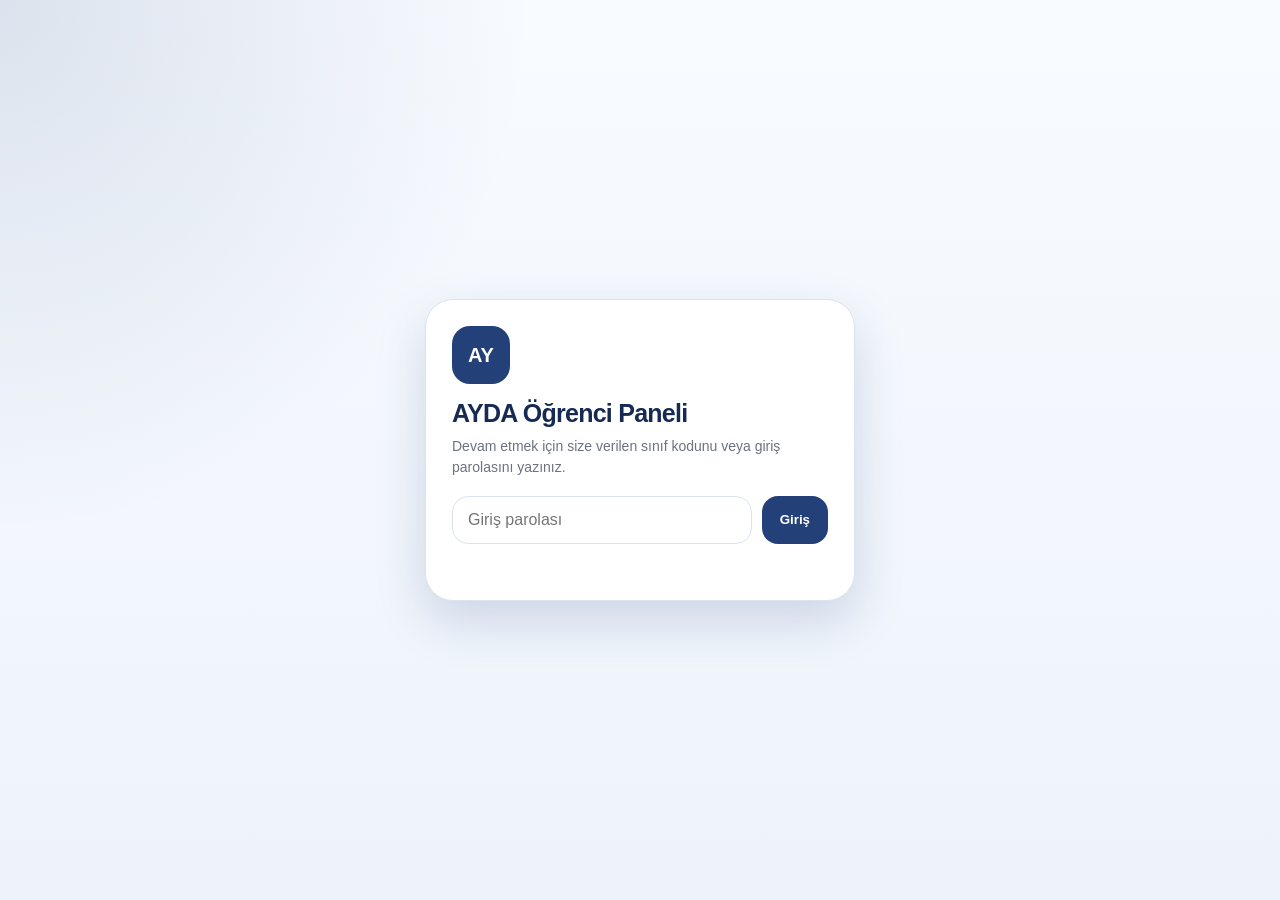
==== commit 3171f196: "Update index.html" ====
--- a/index.html
+++ b/index.html
@@ -30,7 +30,7 @@
       min-height: 100vh;
     }
 
-    #loginScreen {
+    #aydaLoginBox {
       min-height: 100vh;
       display: grid;
       place-items: center;
@@ -104,15 +104,15 @@
       cursor: pointer;
     }
 
-    .error {
-      display: none;
+    #aydaLoginMessage {
       margin-top: 12px;
       color: var(--danger);
       font-size: 13px;
       font-weight: 700;
-    }
-
-    #app {
+      min-height: 18px;
+    }
+
+    #aydaProtectedContent {
       display: none;
     }
 
@@ -409,22 +409,22 @@
 </head>
 <body>
 
-  <section id="loginScreen">
+  <section id="aydaLoginBox">
     <div class="login-card">
       <div class="login-logo">AY</div>
       <h1>AYDA Öğrenci Paneli</h1>
       <p>Devam etmek için size verilen sınıf kodunu veya giriş parolasını yazınız.</p>
 
       <div class="password-row">
-        <input id="passwordInput" type="password" placeholder="Giriş parolası" autocomplete="off" />
-        <button class="login-btn" onclick="checkPassword()">Giriş</button>
+        <input id="aydaPasswordInput" type="password" placeholder="Giriş parolası" autocomplete="off" />
+        <button class="login-btn" onclick="aydaCheckPassword()">Giriş</button>
       </div>
 
-      <div id="errorMsg" class="error">Parola hatalı. Lütfen tekrar deneyiniz.</div>
+      <div id="aydaLoginMessage"></div>
     </div>
   </section>
 
-  <main id="app">
+  <main id="aydaProtectedContent">
     <div class="page">
       <section class="hero">
         <div class="badge">AYDA · A1 Öğrenci Giriş Paneli</div>
@@ -549,89 +549,21 @@
     </div>
   </main>
 
+  <script src="https://onurqlp.github.io/ayda-pass/access-control.js"></script>
+
   <script>
-    /*
-      PAROLALAR
-      Şifreler bu sayfanın içinden değil, aşağıdaki ortak şifre dosyasından alınır:
-      https://onurqlp.github.io/ayda-pass/passwords.json
-    */
-    const PASSWORDS_URL = "https://onurqlp.github.io/ayda-pass/passwords.json";
-    let VALID_PASSWORDS = [];
-    let passwordsLoaded = false;
-
-    const passwordInput = document.getElementById("passwordInput");
-    const loginScreen = document.getElementById("loginScreen");
-    const app = document.getElementById("app");
-    const errorMsg = document.getElementById("errorMsg");
-
-    function normalizePassword(value) {
-      return String(value || "").trim().toLowerCase();
-    }
-
-    function isGroupValid(group) {
-      if (group.active === false) return false;
-      if (!group.expires) return true;
-
-      const today = new Date();
-      today.setHours(0, 0, 0, 0);
-
-      const expireDate = new Date(group.expires + "T23:59:59");
-      return expireDate >= today;
-    }
-
-    fetch(PASSWORDS_URL)
-      .then(function(response) {
-        if (!response.ok) {
-          throw new Error("Şifre dosyası alınamadı.");
-        }
-        return response.json();
-      })
-      .then(function(data) {
-        VALID_PASSWORDS = data
-          .filter(isGroupValid)
-          .flatMap(function(group) {
-            return group.codes || [];
-          })
-          .map(normalizePassword);
-
-        passwordsLoaded = true;
-      })
-      .catch(function(error) {
-        console.error("Şifreler yüklenemedi:", error);
-        passwordsLoaded = true;
-      });
-
-    function checkPassword() {
-      if (!passwordsLoaded) {
-        errorMsg.style.display = "block";
-        errorMsg.textContent = "Şifreler yükleniyor. Lütfen birkaç saniye sonra tekrar deneyiniz.";
-        return;
-      }
-
-      const enteredPassword = normalizePassword(passwordInput.value);
-
-      if (VALID_PASSWORDS.includes(enteredPassword)) {
-        localStorage.setItem("aydaPanelAccess", "true");
-        loginScreen.style.display = "none";
-        app.style.display = "block";
-        errorMsg.style.display = "none";
-      } else {
-        errorMsg.textContent = "Parola hatalı. Lütfen tekrar deneyiniz.";
-        errorMsg.style.display = "block";
-        passwordInput.focus();
-      }
-    }
-
-    passwordInput.addEventListener("keydown", function(event) {
-      if (event.key === "Enter") {
-        checkPassword();
+    document.addEventListener("DOMContentLoaded", function() {
+      const input = document.getElementById("aydaPasswordInput");
+
+      if (input) {
+        input.addEventListener("keydown", function(event) {
+          if (event.key === "Enter") {
+            aydaCheckPassword();
+          }
+        });
       }
     });
-
-    if (localStorage.getItem("aydaPanelAccess") === "true") {
-      loginScreen.style.display = "none";
-      app.style.display = "block";
-    }
   </script>
+
 </body>
 </html>
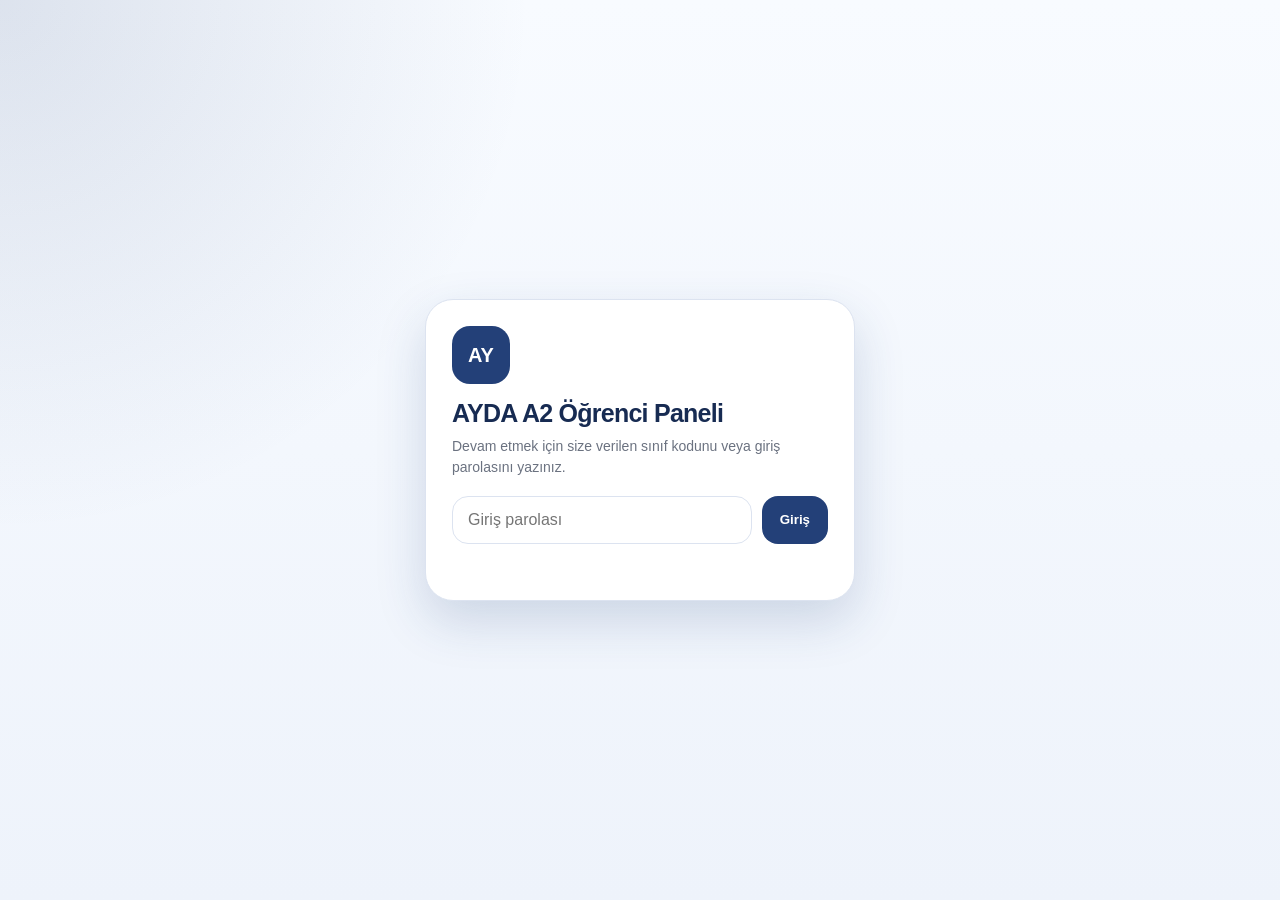
==== commit 4db1780f: "Update index.html" ====
--- a/index.html
+++ b/index.html
@@ -3,7 +3,7 @@
 <head>
   <meta charset="UTF-8" />
   <meta name="viewport" content="width=device-width, initial-scale=1.0" />
-  <title>AYDA A1 Öğrenci Paneli</title>
+  <title>AYDA A2 Öğrenci Paneli</title>
 
   <style>
     :root {
@@ -112,9 +112,7 @@
       min-height: 18px;
     }
 
-    #aydaProtectedContent {
-      display: none;
-    }
+    #aydaProtectedContent { display: none; }
 
     .page {
       max-width: 980px;
@@ -176,7 +174,7 @@
 
     .hero p {
       margin: 12px 0 0;
-      max-width: 700px;
+      max-width: 720px;
       color: rgba(255,255,255,0.86);
       font-size: 15px;
       line-height: 1.6;
@@ -336,17 +334,6 @@
       border-color: var(--ayda);
       transform: translateY(-1px);
       background: #ffffff;
-    }
-
-    .small-info {
-      margin-top: 12px;
-      background: #f8fbff;
-      border: 1px dashed var(--border);
-      color: var(--muted);
-      border-radius: 16px;
-      padding: 12px 14px;
-      font-size: 13px;
-      line-height: 1.5;
     }
 
     .whatsapp-float {
@@ -368,9 +355,7 @@
       border: 1px solid rgba(255,255,255,0.35);
     }
 
-    .whatsapp-float span {
-      font-size: 18px;
-    }
+    .whatsapp-float span { font-size: 18px; }
 
     footer {
       text-align: center;
@@ -378,6 +363,7 @@
       font-size: 13px;
       margin-top: 26px;
       line-height: 1.6;
+      padding-bottom: 58px;
     }
 
     footer a {
@@ -393,17 +379,11 @@
         grid-template-columns: 1fr;
       }
 
-      .hero {
-        padding: 24px 18px;
-      }
-
-      .password-row {
-        flex-direction: column;
-      }
-
-      .login-btn {
-        padding: 14px 18px;
-      }
+      .hero { padding: 24px 18px; }
+
+      .password-row { flex-direction: column; }
+
+      .login-btn { padding: 14px 18px; }
     }
   </style>
 </head>
@@ -412,7 +392,7 @@
   <section id="aydaLoginBox">
     <div class="login-card">
       <div class="login-logo">AY</div>
-      <h1>AYDA Öğrenci Paneli</h1>
+      <h1>AYDA A2 Öğrenci Paneli</h1>
       <p>Devam etmek için size verilen sınıf kodunu veya giriş parolasını yazınız.</p>
 
       <div class="password-row">
@@ -427,11 +407,11 @@
   <main id="aydaProtectedContent">
     <div class="page">
       <section class="hero">
-        <div class="badge">AYDA · A1 Öğrenci Giriş Paneli</div>
-        <h1><span class="level-mark">A1</span> Ders, Video ve Materyal Merkezi</h1>
+        <div class="badge">AYDA · A2 Öğrenci Giriş Paneli</div>
+        <h1><span class="level-mark">A2</span> Ders, Video ve Sınav Hazırlık Merkezi</h1>
         <p>
-          Ders tekrar videoları, online kütüphane, materyaller, kısa konu anlatımları ve ek çalışma kaynaklarına
-          tek ekrandan ulaşabilirsiniz. Kalabalık olmaması için içerikler başlıkların altında açılır şekilde düzenlenmiştir.
+          A2 ders tekrar videoları, Menschen A2 kaynakları, konu anlatımları, konuşma kalıpları, Quizlet kelime çalışmaları
+          ve sınav hazırlık materyallerine tek ekrandan ulaşabilirsiniz. İçerikler kalabalık görünmemesi için başlıkların altında açılır şekilde düzenlenmiştir.
         </p>
 
         <div class="quick-box">
@@ -440,8 +420,8 @@
             <span>A1</span>
           </div>
           <div class="quick">
-            <strong>Öneri</strong>
-            <span>Derse girmeden önce Zoom uygulamasını indiriniz.</span>
+            <strong>Seviye</strong>
+            <span>A2 öğrenci kaynakları ve sınav hazırlık bağlantıları</span>
           </div>
         </div>
       </section>
@@ -453,7 +433,7 @@
       </div>
 
       <div class="note">
-        <strong>Not:</strong> Online kütüphane için şifre <strong>A1</strong>. Ders kayıtları ve materyallerle ilgili yardım videoları aşağıdaki başlıklarda yer almaktadır.
+        <strong>Not:</strong> Online kütüphane için şifre <strong>A1</strong>. A2 materyalleri, ders videoları ve sınav hazırlık kaynakları aşağıdaki başlıklardan açılabilir.
       </div>
 
       <h2 class="section-title">Kaynaklar</h2>
@@ -464,44 +444,41 @@
           <span class="arrow">⌄</span>
         </summary>
         <div class="content">
-          <p class="desc">Ders PDF'leri, A1 ek materyaller ve sınıfta kullanılan temel kaynaklara buradan ulaşabilirsiniz.</p>
+          <p class="desc">A2 ders dosyaları, yararlı materyaller ve konuşma kalıpları için ana kaynaklar.</p>
           <div class="grid">
-            <a href="https://drive.google.com/drive/folders/1EhcIIju4RZyB5HfcccAF6q8nHIou2uwT?usp=sharing" target="_blank">Ders Materyalleri</a>
-            <a href="https://drive.google.com/drive/folders/1vxr47d-wdfN6bBQfUJwKXvmv4luPiasq?usp=drive_link" target="_blank">A1 Ek Materyal</a>
-            <a href="https://drive.google.com/drive/folders/1VAz1AtWp4RDmmRddSZwqQr5XtfszjkOS?usp=sharing" target="_blank">A1 Cümle Kalıpları</a>
+            <a href="https://drive.google.com/drive/folders/1eRkHhSQ0cVnbMVOtvR-nDcOZRUFJOEKH" target="_blank">Ders Materyalleri</a>
+            <a href="https://drive.google.com/drive/folders/1eRkHhSQ0cVnbMVOtvR-nDcOZRUFJOEKH?usp=drive_link" target="_blank">A2 Yararlı Materyaller</a>
+            <a href="https://drive.google.com/drive/folders/1v1KnsUELnxaqwKEhN_8ruqGDOkHbrYFG?usp=sharing" target="_blank">A2 Konuşma Kalıpları</a>
           </div>
         </div>
       </details>
 
       <details>
         <summary>
-          <span class="left"><span class="icon">🎥</span> Ders Videoları ve Yardım Videoları</span>
+          <span class="left"><span class="icon">🎥</span> Ders Videoları ve Konu Anlatımları</span>
           <span class="arrow">⌄</span>
         </summary>
         <div class="content">
-          <p class="desc">Ders tekrarlarını izleme, materyal indirme ve Arbeitsbuch dinlemelerini bulma konusunda yardımcı videolar.</p>
+          <p class="desc">Ders tekrarları, Menschen A2 videoları ve A2 konu anlatım videoları.</p>
           <div class="grid">
             <a href="https://www.aydadil.com/dersler/" target="_blank">Ders Tekrar Videoları</a>
-            <a href="https://drive.google.com/drive/folders/1mv_Crm7n8s1javra-rW4a7fGz6PkFjQZ?usp=drive_link" target="_blank">A1 Menschen Ders Videoları</a>
-            <a href="https://youtu.be/cw9jcwIXv6g" target="_blank">Ders Kayıtları ve Materyaller Nasıl Kullanılır?</a>
-            <a href="https://youtu.be/SgLBimupSIU" target="_blank">Arbeitsbuch Dinlemeleri Nasıl İndirilir?</a>
+            <a href="https://drive.google.com/drive/folders/10KGAPnOKlfd3trMtY4paFsJDCbGNok9k?usp=drive_link" target="_blank">A2 Menschen Ders Videoları</a>
+            <a href="https://drive.google.com/drive/folders/1dkvJRQmwMAy4-xima2GhujCnFhRwq63B?usp=drive_link" target="_blank">A2 Konu Anlatım Videoları</a>
+            <a href="https://youtu.be/GHf6eOr6MU0" target="_blank">Arbeitsbuch Dinlemeleri Nasıl İndirilir?</a>
           </div>
         </div>
       </details>
 
       <details>
         <summary>
-          <span class="left"><span class="icon">📚</span> Kısa Konu Anlatımları A1</span>
+          <span class="left"><span class="icon">🎯</span> A2 TELC Sınav Hazırlığı</span>
           <span class="arrow">⌄</span>
         </summary>
         <div class="content">
-          <p class="desc">Ünitelere göre kısa konu anlatımı videoları. Tekrar yapmak için kullanabilirsiniz.</p>
+          <p class="desc">A2 sınav hazırlık materyalleri ve AYDA sınav hazırlık platformuna giriş.</p>
           <div class="grid">
-            <a href="https://youtube.com/playlist?list=PLlPnminIi7ZFg8jGfuZqcMvQEPS6Dubaj" target="_blank">Ünite 1-3</a>
-            <a href="https://youtube.com/playlist?list=PLlPnminIi7ZFaNGGwJVk4Y2F4moEsCY76" target="_blank">Ünite 3-9</a>
-            <a href="https://youtube.com/playlist?list=PLlPnminIi7ZHrt1mHEz_heegM9KlCfeVw" target="_blank">Ünite 10-12</a>
-            <a href="https://youtube.com/playlist?list=PLlPnminIi7ZGZv5oqWOqn-MUNvMa6d_JQ" target="_blank">Ünite 13-18</a>
-            <a href="https://youtube.com/playlist?list=PLlPnminIi7ZHcKC5tsXwGulBB3SDj6bcp" target="_blank">Ünite 18-24</a>
+            <a href="https://drive.google.com/drive/folders/1GRjqxt_FvMmiRtguHsDjNlxPZQL1X82P?usp=drive_link" target="_blank">A2 TELC Sınav Hazırlık Materyalleri</a>
+            <a href="https://www.aydadil.com/sinavhazirlik/" target="_blank">Sınav Hazırlık Platformu</a>
           </div>
         </div>
       </details>
@@ -512,27 +489,10 @@
           <span class="arrow">⌄</span>
         </summary>
         <div class="content">
-          <p class="desc">Kelime tekrarı, dinleme alışkanlığı ve ek pratik için kullanabileceğiniz destek kaynakları.</p>
+          <p class="desc">Kelime tekrarı, dinleme alışkanlığı ve ek pratik için destek kaynakları.</p>
           <div class="grid">
-            <a href="https://quizlet.com/onurqlp/folders/menschen-a1?x=1xqt&i=3m8fpg" target="_blank">Quizlet A1 Menschen Kelime Alıştırması</a>
+            <a href="https://quizlet.com/Saalihyilmazz/folders/menschen-a2?i=195vch&x=1xqY" target="_blank">Quizlet A2 Menschen Kelime Alıştırması</a>
             <a href="https://youtube.com/playlist?list=PLlPnminIi7ZGaC8tkVghThkGQ_L-QkYY0" target="_blank">Youtube Almanca Müzikler</a>
-            <a href="https://learngerman.dw.com/tr/nicos-weg/c-54846011" target="_blank">Nicos Weg A1</a>
-          </div>
-        </div>
-      </details>
-
-      <details>
-        <summary>
-          <span class="left"><span class="icon">💻</span> Zoom Uygulamasını İndir</span>
-          <span class="arrow">⌄</span>
-        </summary>
-        <div class="content">
-          <p class="desc">Derse katılmadan önce cihazınıza uygun Zoom uygulamasını indirmenizi öneririz.</p>
-          <div class="grid">
-            <a href="https://play.google.com/store/apps/details?id=us.zoom.videomeetings" target="_blank">Android için Zoom</a>
-            <a href="https://itunes.apple.com/us/app/id546505307" target="_blank">iOS için Zoom</a>
-            <a href="https://zoom.us/download?os=mac" target="_blank">Mac için Zoom</a>
-            <a href="https://zoom.us/download" target="_blank">Bilgisayar için Zoom</a>
           </div>
         </div>
       </details>
@@ -564,6 +524,5 @@
       }
     });
   </script>
-
 </body>
 </html>
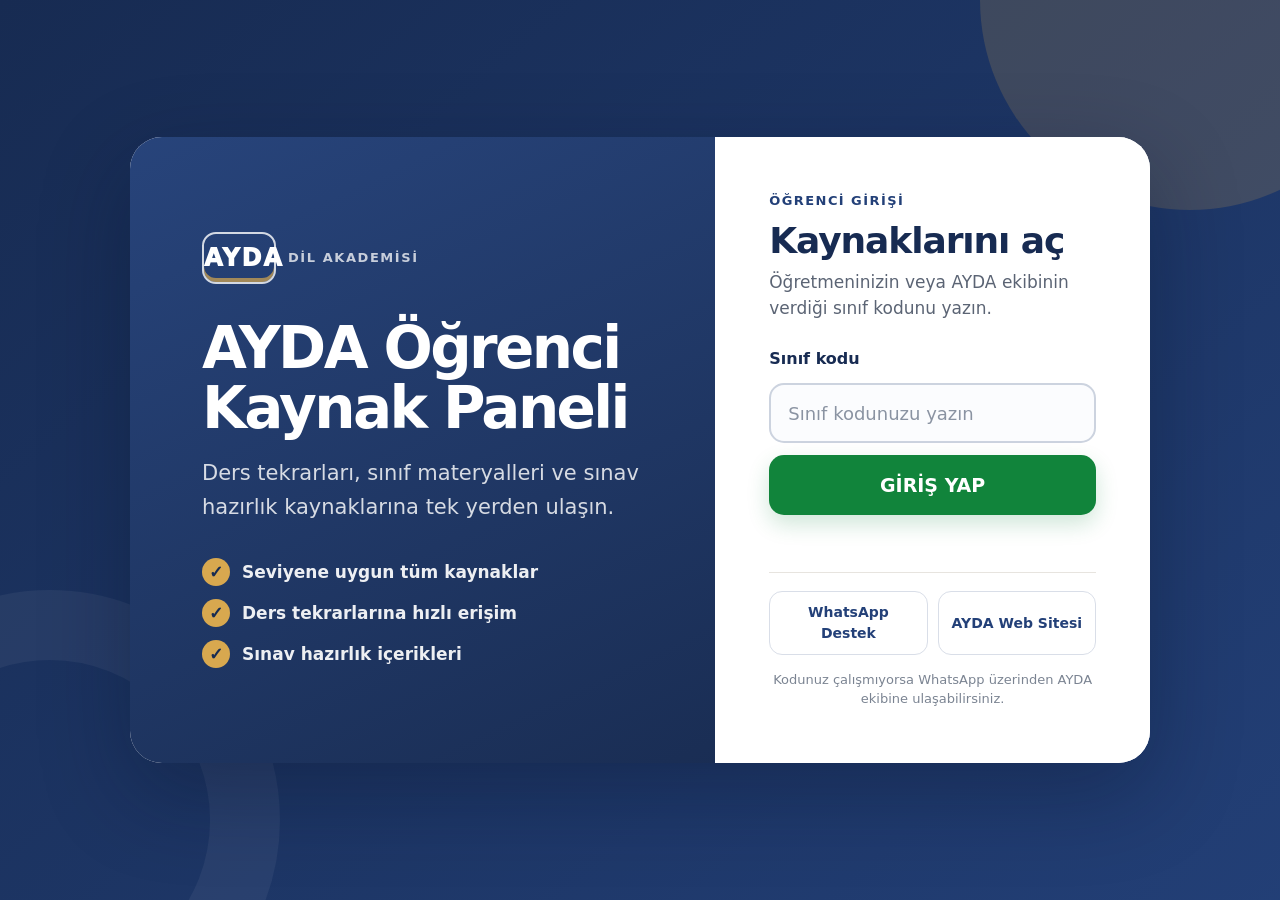
==== commit da018f38: "Add files via upload" ====
--- a/index.html
+++ b/index.html
@@ -1,528 +1,1557 @@
-<!DOCTYPE html>
+<!doctype html>
 <html lang="tr">
 <head>
-  <meta charset="UTF-8" />
-  <meta name="viewport" content="width=device-width, initial-scale=1.0" />
-  <title>AYDA A2 Öğrenci Paneli</title>
-
+  <meta charset="utf-8">
+  <meta name="viewport" content="width=device-width, initial-scale=1, viewport-fit=cover">
+  <meta name="theme-color" content="#172b52">
+  <meta name="description" content="AYDA Dil Akademisi öğrenci ders tekrarları, materyalleri ve sınav hazırlık kaynakları.">
+  <title>AYDA Öğrenci Kaynak Paneli</title>
   <style>
     :root {
-      --ayda: #234078;
-      --ayda-dark: #172b52;
-      --ayda-soft: #eef3fb;
-      --text: #1f2937;
-      --muted: #6b7280;
-      --card: #ffffff;
-      --border: #dce3f0;
-      --danger: #dc2626;
-      --radius: 22px;
-    }
-
-    * { box-sizing: border-box; }
+      --navy: #234078;
+      --navy-dark: #172b52;
+      --navy-soft: #eef3fb;
+      --gold: #d8a84f;
+      --green: #11843b;
+      --green-dark: #0b6c2f;
+      --cream: #f6f3ed;
+      --white: #ffffff;
+      --text: #182033;
+      --muted: #5b6474;
+      --line: #ded8ce;
+      --shadow: 0 20px 55px rgba(23, 43, 82, 0.12);
+      --shadow-soft: 0 8px 26px rgba(23, 43, 82, 0.08);
+      --radius-xl: 28px;
+      --radius-lg: 20px;
+      --radius-md: 15px;
+    }
+
+    * {
+      box-sizing: border-box;
+    }
+
+    html {
+      scroll-behavior: smooth;
+      background: var(--cream);
+    }
 
     body {
       margin: 0;
-      font-family: Inter, -apple-system, BlinkMacSystemFont, "Segoe UI", Arial, sans-serif;
+      min-width: 320px;
+      font-family: Inter, ui-sans-serif, system-ui, -apple-system, BlinkMacSystemFont, "Segoe UI", sans-serif;
+      color: var(--text);
       background:
-        radial-gradient(circle at top left, rgba(35,64,120,0.13), transparent 34%),
-        linear-gradient(180deg, #f8fbff 0%, #eef3fb 100%);
-      color: var(--text);
-      min-height: 100vh;
-    }
-
+        radial-gradient(circle at 8% 0%, rgba(216, 168, 79, 0.13), transparent 28rem),
+        var(--cream);
+      font-size: 17px;
+      line-height: 1.5;
+      -webkit-font-smoothing: antialiased;
+    }
+
+    button,
+    input,
+    a {
+      font: inherit;
+    }
+
+    button,
+    a {
+      -webkit-tap-highlight-color: transparent;
+    }
+
+    a:focus-visible,
+    button:focus-visible,
+    input:focus-visible {
+      outline: 4px solid rgba(216, 168, 79, 0.48);
+      outline-offset: 3px;
+    }
+
+    .sr-only {
+      position: absolute;
+      width: 1px;
+      height: 1px;
+      padding: 0;
+      margin: -1px;
+      overflow: hidden;
+      clip: rect(0, 0, 0, 0);
+      white-space: nowrap;
+      border: 0;
+    }
+
+    .wrap {
+      width: min(1220px, calc(100% - 32px));
+      margin-inline: auto;
+    }
+
+    /* Giriş ekranı */
     #aydaLoginBox {
-      min-height: 100vh;
+      min-height: 100svh;
       display: grid;
       place-items: center;
-      padding: 20px;
-    }
-
-    .login-card {
-      width: 100%;
-      max-width: 430px;
-      background: #fff;
-      border: 1px solid var(--border);
-      border-radius: 28px;
-      padding: 26px;
-      box-shadow: 0 20px 50px rgba(35,64,120,0.18);
-    }
-
-    .login-logo {
-      width: 58px;
-      height: 58px;
-      border-radius: 18px;
-      background: var(--ayda);
-      color: white;
+      padding: max(24px, env(safe-area-inset-top)) 16px max(24px, env(safe-area-inset-bottom));
+      background:
+        linear-gradient(140deg, rgba(23, 43, 82, 0.98), rgba(35, 64, 120, 0.95)),
+        var(--navy-dark);
+      position: relative;
+      overflow: hidden;
+    }
+
+    #aydaLoginBox::before,
+    #aydaLoginBox::after {
+      content: "";
+      position: absolute;
+      border-radius: 999px;
+      pointer-events: none;
+    }
+
+    #aydaLoginBox::before {
+      width: 420px;
+      height: 420px;
+      top: -210px;
+      right: -120px;
+      background: rgba(216, 168, 79, 0.18);
+    }
+
+    #aydaLoginBox::after {
+      width: 320px;
+      height: 320px;
+      left: -180px;
+      bottom: -150px;
+      border: 70px solid rgba(255, 255, 255, 0.05);
+    }
+
+    .login-shell {
+      position: relative;
+      z-index: 1;
+      width: min(1020px, 100%);
+      display: grid;
+      grid-template-columns: minmax(0, 1.05fr) minmax(380px, 0.78fr);
+      border-radius: 32px;
+      background: var(--white);
+      overflow: hidden;
+      box-shadow: 0 30px 90px rgba(7, 17, 38, 0.32);
+    }
+
+    .login-intro {
+      padding: clamp(34px, 6vw, 72px);
+      color: var(--white);
+      background:
+        linear-gradient(155deg, rgba(35, 64, 120, 0.98), rgba(23, 43, 82, 0.99));
+      display: flex;
+      flex-direction: column;
+      justify-content: center;
+      min-height: 570px;
+    }
+
+    .brand {
+      display: inline-flex;
+      align-items: center;
+      gap: 12px;
+      width: fit-content;
+      margin-bottom: 34px;
+    }
+
+    .brand-mark {
       display: grid;
       place-items: center;
+      width: 74px;
+      height: 52px;
+      border: 2px solid rgba(255, 255, 255, 0.8);
+      border-radius: 14px;
+      color: var(--white);
+      font-size: 24px;
+      font-weight: 950;
+      letter-spacing: 0.08em;
+      box-shadow: inset 0 -4px 0 rgba(216, 168, 79, 0.7);
+    }
+
+    .brand-copy {
+      font-size: 13px;
+      font-weight: 800;
+      letter-spacing: 0.12em;
+      text-transform: uppercase;
+      color: rgba(255, 255, 255, 0.75);
+    }
+
+    .login-intro h1 {
+      max-width: 610px;
+      margin: 0 0 18px;
+      font-size: clamp(36px, 5vw, 58px);
+      line-height: 1.04;
+      letter-spacing: -0.045em;
+    }
+
+    .login-intro p {
+      max-width: 600px;
+      margin: 0;
+      color: rgba(255, 255, 255, 0.82);
+      font-size: clamp(18px, 2vw, 21px);
+      line-height: 1.62;
+    }
+
+    .login-points {
+      display: grid;
+      gap: 13px;
+      margin-top: 34px;
+    }
+
+    .login-point {
+      display: flex;
+      align-items: center;
+      gap: 12px;
+      color: rgba(255, 255, 255, 0.92);
+      font-weight: 700;
+    }
+
+    .check {
+      display: grid;
+      flex: 0 0 auto;
+      place-items: center;
+      width: 28px;
+      height: 28px;
+      border-radius: 50%;
+      background: var(--gold);
+      color: var(--navy-dark);
+      font-weight: 950;
+    }
+
+    .login-card {
+      padding: clamp(28px, 5vw, 54px);
+      display: flex;
+      flex-direction: column;
+      justify-content: center;
+      background: var(--white);
+    }
+
+    .login-card .eyebrow {
+      margin: 0 0 9px;
+      color: var(--navy);
+      font-size: 13px;
       font-weight: 900;
-      font-size: 20px;
-      margin-bottom: 16px;
-    }
-
-    .login-card h1 {
-      margin: 0 0 8px;
-      color: var(--ayda-dark);
-      font-size: 25px;
+      letter-spacing: 0.11em;
+      text-transform: uppercase;
+    }
+
+    .login-card h2 {
+      margin: 0 0 9px;
+      color: var(--navy-dark);
+      font-size: clamp(27px, 4vw, 36px);
+      line-height: 1.15;
       letter-spacing: -0.03em;
     }
 
-    .login-card p {
-      margin: 0 0 18px;
+    .login-card > p {
+      margin: 0 0 26px;
       color: var(--muted);
-      line-height: 1.5;
+    }
+
+    .login-form {
+      display: grid;
+      gap: 12px;
+    }
+
+    .field-label {
+      color: var(--navy-dark);
+      font-size: 16px;
+      font-weight: 850;
+    }
+
+    #aydaPasswordInput {
+      width: 100%;
+      min-height: 60px;
+      padding: 0 17px;
+      border: 2px solid #ccd3df;
+      border-radius: var(--radius-md);
+      background: #fbfcfe;
+      color: var(--text);
+      font-size: 18px;
+      transition: border-color 0.2s ease, box-shadow 0.2s ease, background 0.2s ease;
+    }
+
+    #aydaPasswordInput::placeholder {
+      color: #8a93a2;
+    }
+
+    #aydaPasswordInput:focus {
+      border-color: var(--navy);
+      background: var(--white);
+      box-shadow: 0 0 0 4px rgba(35, 64, 120, 0.1);
+      outline: 0;
+    }
+
+    .login-button {
+      width: 100%;
+      min-height: 60px;
+      border: 0;
+      border-radius: var(--radius-md);
+      background: var(--green);
+      color: var(--white);
+      cursor: pointer;
+      font-size: 19px;
+      font-weight: 900;
+      box-shadow: 0 9px 22px rgba(17, 132, 59, 0.2);
+      transition: transform 0.18s ease, background 0.18s ease, box-shadow 0.18s ease;
+    }
+
+    .login-button:hover {
+      background: var(--green-dark);
+      transform: translateY(-1px);
+      box-shadow: 0 12px 26px rgba(17, 132, 59, 0.25);
+    }
+
+    .login-button:active {
+      transform: translateY(1px);
+    }
+
+    #aydaLoginMessage {
+      min-height: 26px;
+      margin: 2px 0 0;
+      color: #b42318;
+      font-size: 15px;
+      font-weight: 800;
+      text-align: center;
+    }
+
+    .support-links {
+      display: grid;
+      grid-template-columns: 1fr 1fr;
+      gap: 10px;
+      margin-top: 17px;
+      padding-top: 18px;
+      border-top: 1px solid #e7e4df;
+    }
+
+    .support-link {
+      min-height: 52px;
+      display: flex;
+      align-items: center;
+      justify-content: center;
+      padding: 10px 12px;
+      border: 1px solid #d9dee8;
+      border-radius: 13px;
+      color: var(--navy);
+      background: var(--white);
+      text-decoration: none;
+      text-align: center;
       font-size: 14px;
-    }
-
-    .password-row {
+      font-weight: 850;
+      transition: background 0.18s ease, border-color 0.18s ease;
+    }
+
+    .support-link:hover {
+      background: var(--navy-soft);
+      border-color: #b8c7df;
+    }
+
+    .login-note {
+      margin-top: 16px;
+      color: #7b8492;
+      font-size: 13px;
+      line-height: 1.45;
+      text-align: center;
+    }
+
+    /* Korumalı öğrenci paneli */
+    #aydaProtectedContent {
+      display: none;
+      min-height: 100svh;
+    }
+
+    .site-header {
+      position: sticky;
+      top: 0;
+      z-index: 50;
+      background: rgba(246, 243, 237, 0.95);
+      border-bottom: 1px solid rgba(197, 188, 175, 0.72);
+      backdrop-filter: blur(16px);
+      -webkit-backdrop-filter: blur(16px);
+    }
+
+    .header-row {
+      min-height: 76px;
       display: flex;
-      gap: 10px;
-    }
-
-    input[type="password"], input[type="text"] {
-      flex: 1;
-      min-width: 0;
-      border: 1px solid var(--border);
-      border-radius: 16px;
-      padding: 14px 15px;
+      align-items: center;
+      justify-content: space-between;
+      gap: 18px;
+    }
+
+    .panel-brand {
+      display: flex;
+      align-items: center;
+      gap: 12px;
+      color: var(--navy-dark);
+      text-decoration: none;
+    }
+
+    .panel-brand .brand-mark {
+      width: 66px;
+      height: 46px;
+      color: var(--navy-dark);
+      border-color: var(--navy);
+      font-size: 21px;
+      box-shadow: inset 0 -4px 0 rgba(216, 168, 79, 0.75);
+    }
+
+    .panel-brand-text strong {
+      display: block;
       font-size: 16px;
-      outline: none;
-    }
-
-    input:focus {
-      border-color: var(--ayda);
-      box-shadow: 0 0 0 4px rgba(35,64,120,0.10);
-    }
-
-    .login-btn {
-      border: 0;
-      background: var(--ayda);
-      color: white;
-      border-radius: 16px;
-      padding: 0 18px;
+      line-height: 1.2;
+    }
+
+    .panel-brand-text span {
+      display: block;
+      color: var(--muted);
+      font-size: 12px;
+    }
+
+    .logout-button {
+      min-height: 44px;
+      padding: 8px 14px;
+      border: 1px solid #cbd2df;
+      border-radius: 12px;
+      color: var(--navy);
+      background: var(--white);
+      cursor: pointer;
+      font-size: 14px;
+      font-weight: 850;
+    }
+
+    .logout-button:hover {
+      background: #f1f4f8;
+    }
+
+    .level-navigation {
+      padding: 0 0 12px;
+    }
+
+    .tabs {
+      display: grid;
+      grid-template-columns: repeat(6, minmax(0, 1fr));
+      gap: 9px;
+    }
+
+    .tab {
+      min-height: 55px;
+      padding: 9px 12px;
+      border: 2px solid #d4d8df;
+      border-radius: 15px;
+      color: var(--navy-dark);
+      background: var(--white);
+      cursor: pointer;
+      font-size: 18px;
       font-weight: 900;
-      cursor: pointer;
-    }
-
-    #aydaLoginMessage {
-      margin-top: 12px;
-      color: var(--danger);
-      font-size: 13px;
-      font-weight: 700;
-      min-height: 18px;
-    }
-
-    #aydaProtectedContent { display: none; }
-
-    .page {
-      max-width: 980px;
-      margin: 0 auto;
-      padding: 22px 14px 38px;
+      transition: color 0.18s ease, background 0.18s ease, border-color 0.18s ease, transform 0.18s ease;
+    }
+
+    .tab:hover {
+      border-color: var(--navy);
+      transform: translateY(-1px);
+    }
+
+    .tab.active {
+      color: var(--white);
+      background: var(--navy);
+      border-color: var(--navy);
+      box-shadow: 0 7px 18px rgba(35, 64, 120, 0.2);
+    }
+
+    .panel-main {
+      padding: 30px 0 42px;
     }
 
     .hero {
-      background: linear-gradient(135deg, var(--ayda), var(--ayda-dark));
-      color: white;
-      border-radius: 28px;
-      padding: 26px 20px;
-      box-shadow: 0 18px 40px rgba(35,64,120,0.26);
       position: relative;
       overflow: hidden;
+      padding: clamp(25px, 5vw, 48px);
+      border-radius: var(--radius-xl);
+      color: var(--white);
+      background:
+        linear-gradient(140deg, var(--navy-dark), var(--navy));
+      box-shadow: var(--shadow);
     }
 
     .hero::after {
-      content: "";
+      content: "A";
       position: absolute;
-      width: 180px;
-      height: 180px;
-      right: -60px;
-      top: -50px;
-      border-radius: 50%;
-      background: rgba(255,255,255,0.12);
-    }
-
-    .level-mark {
-      display: inline-block;
-      background: rgba(255,255,255,0.18);
-      border: 1px solid rgba(255,255,255,0.28);
-      border-radius: 16px;
-      padding: 4px 12px;
-      margin-right: 8px;
-      font-size: 1.05em;
-      letter-spacing: -0.02em;
-    }
-
-    .badge {
+      right: clamp(10px, 5vw, 64px);
+      top: 50%;
+      transform: translateY(-53%);
+      color: rgba(255, 255, 255, 0.055);
+      font-size: clamp(180px, 28vw, 330px);
+      font-weight: 950;
+      line-height: 1;
+      pointer-events: none;
+    }
+
+    .hero-content {
+      position: relative;
+      z-index: 1;
+      max-width: 830px;
+    }
+
+    .hero-kicker {
       display: inline-flex;
       align-items: center;
       gap: 8px;
-      background: rgba(255,255,255,0.14);
-      border: 1px solid rgba(255,255,255,0.25);
-      padding: 8px 12px;
+      margin: 0 0 15px;
+      color: #f5d99e;
+      font-size: 13px;
+      font-weight: 900;
+      letter-spacing: 0.13em;
+      text-transform: uppercase;
+    }
+
+    .hero-kicker::before {
+      content: "";
+      width: 27px;
+      height: 3px;
+      border-radius: 99px;
+      background: var(--gold);
+    }
+
+    .hero h1 {
+      margin: 0 0 13px;
+      font-size: clamp(32px, 5vw, 54px);
+      line-height: 1.06;
+      letter-spacing: -0.045em;
+    }
+
+    .hero .lead {
+      max-width: 750px;
+      margin: 0;
+      color: rgba(255, 255, 255, 0.82);
+      font-size: clamp(18px, 2vw, 21px);
+      line-height: 1.55;
+    }
+
+    .quick-help {
+      position: relative;
+      z-index: 1;
+      display: flex;
+      align-items: flex-start;
+      gap: 13px;
+      max-width: 930px;
+      margin-top: 24px;
+      padding: 16px 18px;
+      border: 1px solid rgba(255, 255, 255, 0.18);
+      border-radius: 16px;
+      background: rgba(255, 255, 255, 0.1);
+      color: rgba(255, 255, 255, 0.9);
+      line-height: 1.55;
+    }
+
+    .quick-help-icon {
+      display: grid;
+      place-items: center;
+      flex: 0 0 auto;
+      width: 29px;
+      height: 29px;
+      border-radius: 50%;
+      color: var(--navy-dark);
+      background: var(--gold);
+      font-weight: 950;
+    }
+
+    .level-note {
+      display: flex;
+      align-items: flex-start;
+      gap: 13px;
+      margin: 22px 0 0;
+      padding: 17px 19px;
+      border: 1px solid #cbd8eb;
+      border-radius: 17px;
+      color: #263f6a;
+      background: #eef4fc;
+      box-shadow: var(--shadow-soft);
+      line-height: 1.55;
+    }
+
+    .level-note-icon {
+      flex: 0 0 auto;
+      color: var(--gold);
+      font-size: 22px;
+      line-height: 1.2;
+    }
+
+    .section-heading {
+      display: flex;
+      align-items: end;
+      justify-content: space-between;
+      gap: 16px;
+      margin: 34px 0 16px;
+    }
+
+    .section-heading h2 {
+      margin: 0;
+      color: var(--navy-dark);
+      font-size: clamp(27px, 4vw, 36px);
+      line-height: 1.15;
+      letter-spacing: -0.03em;
+    }
+
+    .resource-count {
+      flex: 0 0 auto;
+      padding: 7px 12px;
       border-radius: 999px;
-      font-size: 13px;
-      font-weight: 700;
-      margin-bottom: 14px;
-    }
-
-    h1 {
-      margin: 0;
-      font-size: clamp(26px, 6vw, 42px);
-      line-height: 1.1;
-      letter-spacing: -0.04em;
-    }
-
-    .hero p {
-      margin: 12px 0 0;
-      max-width: 720px;
-      color: rgba(255,255,255,0.86);
-      font-size: 15px;
-      line-height: 1.6;
-    }
-
-    .quick-box {
+      color: var(--navy);
+      background: #e8edf5;
+      font-size: 14px;
+      font-weight: 850;
+    }
+
+    .resource-grid {
       display: grid;
-      grid-template-columns: repeat(2, 1fr);
-      gap: 12px;
-      margin-top: 18px;
-    }
-
-    .quick {
-      background: rgba(255,255,255,0.13);
-      border: 1px solid rgba(255,255,255,0.22);
-      padding: 14px;
-      border-radius: 18px;
-    }
-
-    .quick strong {
-      display: block;
-      font-size: 14px;
-      margin-bottom: 4px;
-    }
-
-    .quick span {
-      color: rgba(255,255,255,0.78);
-      font-size: 13px;
-    }
-
-    .main-actions {
-      display: grid;
-      grid-template-columns: repeat(3, 1fr);
-      gap: 12px;
-      margin: 18px 0 8px;
-    }
-
-    .main-actions a,
-    .link-btn {
-      text-decoration: none;
-      color: white;
-      background: var(--ayda);
-      border-radius: 18px;
-      padding: 16px;
-      font-weight: 800;
-      text-align: center;
-      box-shadow: 0 10px 24px rgba(35,64,120,0.18);
-      transition: 0.18s ease;
-      display: block;
-    }
-
-    .main-actions a:hover,
-    .link-btn:hover {
-      transform: translateY(-2px);
-      background: var(--ayda-dark);
-    }
-
-    .note {
-      margin: 18px 0;
-      background: #fff8e6;
-      border: 1px solid #fde7a7;
-      color: #76520d;
-      border-radius: 18px;
-      padding: 14px 16px;
-      font-size: 14px;
-      line-height: 1.5;
-    }
-
-    .section-title {
-      margin: 26px 2px 12px;
-      font-size: 18px;
-      color: var(--ayda-dark);
-      letter-spacing: -0.02em;
-    }
-
-    details {
-      background: var(--card);
-      border: 1px solid var(--border);
-      border-radius: var(--radius);
-      margin-bottom: 12px;
-      box-shadow: 0 10px 26px rgba(31,41,55,0.06);
-      overflow: hidden;
-    }
-
-    summary {
-      cursor: pointer;
-      list-style: none;
-      padding: 18px 18px;
+      grid-template-columns: repeat(3, minmax(0, 1fr));
+      gap: 17px;
+    }
+
+    .resource-card {
+      min-width: 0;
+      min-height: 286px;
+      display: flex;
+      flex-direction: column;
+      padding: 21px;
+      border: 1px solid var(--line);
+      border-radius: var(--radius-lg);
+      background: var(--white);
+      box-shadow: var(--shadow-soft);
+      transition: transform 0.2s ease, box-shadow 0.2s ease, border-color 0.2s ease;
+    }
+
+    .resource-card:hover {
+      transform: translateY(-3px);
+      border-color: #c4cbd7;
+      box-shadow: 0 16px 35px rgba(23, 43, 82, 0.12);
+    }
+
+    .resource-card.featured {
+      border: 2px solid var(--green);
+      background:
+        linear-gradient(180deg, rgba(17, 132, 59, 0.055), transparent 45%),
+        var(--white);
+      box-shadow: 0 14px 34px rgba(17, 132, 59, 0.15);
+    }
+
+    .card-top {
       display: flex;
       align-items: center;
       justify-content: space-between;
-      gap: 14px;
+      gap: 10px;
+      margin-bottom: 15px;
+    }
+
+    .resource-type {
+      display: inline-flex;
+      align-items: center;
+      min-height: 31px;
+      padding: 5px 10px;
+      border: 1px solid #d5dbe5;
+      border-radius: 999px;
+      color: var(--navy);
+      background: #f3f6fa;
+      font-size: 13px;
       font-weight: 900;
-      color: var(--ayda-dark);
-    }
-
-    summary::-webkit-details-marker { display: none; }
-
-    summary .left {
+    }
+
+    .resource-type.type-replay {
+      color: #08652c;
+      border-color: #b9dfc7;
+      background: #eaf7ef;
+    }
+
+    .resource-type.type-exam {
+      color: #83550b;
+      border-color: #ead4a5;
+      background: #fff7e6;
+    }
+
+    .card-number {
+      color: #a2a9b5;
+      font-size: 13px;
+      font-weight: 850;
+    }
+
+    .resource-card h3 {
+      margin: 0 0 11px;
+      color: var(--navy-dark);
+      font-size: 23px;
+      line-height: 1.22;
+      letter-spacing: -0.025em;
+    }
+
+    .resource-description {
+      flex: 1;
+      margin: 0;
+      color: var(--muted);
+      font-size: 16px;
+      line-height: 1.58;
+    }
+
+    .open-resource {
+      min-height: 58px;
       display: flex;
       align-items: center;
-      gap: 12px;
-    }
-
-    .icon {
-      width: 38px;
-      height: 38px;
-      display: grid;
-      place-items: center;
+      justify-content: center;
+      gap: 9px;
+      margin-top: 20px;
+      padding: 10px 16px;
       border-radius: 14px;
-      background: var(--ayda-soft);
-      color: var(--ayda);
-      flex-shrink: 0;
-      font-size: 19px;
-    }
-
-    .arrow {
-      transition: 0.2s ease;
-      color: var(--muted);
-      font-size: 18px;
-    }
-
-    details[open] .arrow { transform: rotate(180deg); }
-
-    .content {
-      padding: 0 18px 18px;
-      border-top: 1px solid #eef2f7;
-    }
-
-    .desc {
-      color: var(--muted);
+      color: var(--white);
+      background: var(--green);
+      text-decoration: none;
+      font-size: 20px;
+      font-weight: 950;
+      letter-spacing: 0.03em;
+      box-shadow: 0 8px 19px rgba(17, 132, 59, 0.19);
+      transition: background 0.18s ease, transform 0.18s ease, box-shadow 0.18s ease;
+    }
+
+    .open-resource::after {
+      content: "→";
+      font-size: 22px;
+      transition: transform 0.18s ease;
+    }
+
+    .open-resource:hover {
+      background: var(--green-dark);
+      box-shadow: 0 11px 23px rgba(17, 132, 59, 0.24);
+    }
+
+    .open-resource:hover::after {
+      transform: translateX(3px);
+    }
+
+    .site-footer {
+      padding: 10px 0 max(34px, env(safe-area-inset-bottom));
+      color: #667080;
+      text-align: center;
       font-size: 14px;
-      line-height: 1.5;
-      margin: 14px 0;
-    }
-
-    .grid {
-      display: grid;
-      grid-template-columns: repeat(2, 1fr);
-      gap: 10px;
-    }
-
-    .grid a {
-      text-decoration: none;
-      color: var(--ayda-dark);
-      background: #f8fbff;
-      border: 1px solid var(--border);
-      border-radius: 16px;
-      padding: 14px;
-      font-size: 14px;
-      font-weight: 800;
-      line-height: 1.35;
-      transition: 0.18s ease;
-    }
-
-    .grid a:hover {
-      border-color: var(--ayda);
-      transform: translateY(-1px);
-      background: #ffffff;
-    }
-
-    .whatsapp-float {
-      position: fixed;
-      right: 16px;
-      bottom: 16px;
-      z-index: 50;
-      display: inline-flex;
-      align-items: center;
-      gap: 9px;
-      background: #25D366;
-      color: white;
-      text-decoration: none;
-      border-radius: 999px;
-      padding: 13px 17px;
-      font-weight: 900;
-      font-size: 14px;
-      box-shadow: 0 14px 34px rgba(37,211,102,0.36);
-      border: 1px solid rgba(255,255,255,0.35);
-    }
-
-    .whatsapp-float span { font-size: 18px; }
-
-    footer {
-      text-align: center;
-      color: var(--muted);
-      font-size: 13px;
-      margin-top: 26px;
-      line-height: 1.6;
-      padding-bottom: 58px;
-    }
-
-    footer a {
-      color: var(--ayda);
+    }
+
+    .site-footer-links {
+      display: flex;
+      flex-wrap: wrap;
+      justify-content: center;
+      gap: 10px 18px;
+      margin-top: 8px;
+    }
+
+    .site-footer a {
+      color: var(--navy);
       font-weight: 800;
       text-decoration: none;
     }
 
-    @media (max-width: 680px) {
-      .quick-box,
-      .main-actions,
-      .grid {
+    .site-footer a:hover {
+      text-decoration: underline;
+    }
+
+    @media (max-width: 980px) {
+      .login-shell {
         grid-template-columns: 1fr;
-      }
-
-      .hero { padding: 24px 18px; }
-
-      .password-row { flex-direction: column; }
-
-      .login-btn { padding: 14px 18px; }
+        width: min(620px, 100%);
+      }
+
+      .login-intro {
+        min-height: 0;
+        padding: 38px;
+      }
+
+      .login-intro h1 {
+        font-size: 40px;
+      }
+
+      .login-points {
+        display: none;
+      }
+
+      .brand {
+        margin-bottom: 22px;
+      }
+
+      .resource-grid {
+        grid-template-columns: repeat(2, minmax(0, 1fr));
+      }
+
+      .tabs {
+        grid-template-columns: repeat(3, minmax(0, 1fr));
+      }
+    }
+
+    @media (max-width: 640px) {
+      body {
+        font-size: 16px;
+      }
+
+      .wrap {
+        width: min(100% - 20px, 1220px);
+      }
+
+      #aydaLoginBox {
+        padding: 0;
+        place-items: stretch;
+        background: var(--white);
+      }
+
+      .login-shell {
+        width: 100%;
+        min-height: 100svh;
+        border-radius: 0;
+        box-shadow: none;
+      }
+
+      .login-intro {
+        padding: max(26px, env(safe-area-inset-top)) 22px 28px;
+      }
+
+      .login-intro h1 {
+        margin-bottom: 13px;
+        font-size: 33px;
+      }
+
+      .login-intro p {
+        font-size: 17px;
+        line-height: 1.52;
+      }
+
+      .brand {
+        margin-bottom: 19px;
+      }
+
+      .brand-mark {
+        width: 67px;
+        height: 47px;
+        font-size: 21px;
+      }
+
+      .login-card {
+        justify-content: flex-start;
+        padding: 28px 20px max(26px, env(safe-area-inset-bottom));
+      }
+
+      .login-card h2 {
+        font-size: 27px;
+      }
+
+      #aydaPasswordInput,
+      .login-button {
+        min-height: 58px;
+      }
+
+      .support-links {
+        grid-template-columns: 1fr;
+      }
+
+      .header-row {
+        min-height: 67px;
+      }
+
+      .panel-brand-text {
+        display: none;
+      }
+
+      .panel-brand .brand-mark {
+        width: 59px;
+        height: 42px;
+        font-size: 19px;
+      }
+
+      .level-navigation {
+        padding-bottom: 9px;
+      }
+
+      .tabs {
+        grid-template-columns: repeat(2, minmax(0, 1fr));
+        gap: 7px;
+      }
+
+      .tab {
+        min-height: 54px;
+        font-size: 17px;
+      }
+
+      .panel-main {
+        padding-top: 16px;
+      }
+
+      .hero {
+        padding: 25px 20px;
+        border-radius: 22px;
+      }
+
+      .hero h1 {
+        font-size: 31px;
+      }
+
+      .hero .lead {
+        font-size: 17px;
+      }
+
+      .hero::after {
+        right: -10px;
+        font-size: 190px;
+      }
+
+      .quick-help {
+        padding: 14px;
+        font-size: 15px;
+      }
+
+      .level-note {
+        padding: 15px;
+        font-size: 15px;
+      }
+
+      .section-heading {
+        align-items: flex-start;
+        flex-direction: column;
+        margin-top: 27px;
+      }
+
+      .section-heading h2 {
+        font-size: 28px;
+      }
+
+      .resource-grid {
+        grid-template-columns: 1fr;
+        gap: 13px;
+      }
+
+      .resource-card {
+        min-height: 0;
+        padding: 19px;
+      }
+
+      .resource-card h3 {
+        font-size: 22px;
+      }
+
+      .resource-description {
+        font-size: 16px;
+      }
+
+      .open-resource {
+        min-height: 58px;
+      }
+    }
+
+    @media (prefers-reduced-motion: reduce) {
+      html {
+        scroll-behavior: auto;
+      }
+
+      *,
+      *::before,
+      *::after {
+        transition-duration: 0.01ms !important;
+        animation-duration: 0.01ms !important;
+        animation-iteration-count: 1 !important;
+      }
     }
   </style>
 </head>
 <body>
-
-  <section id="aydaLoginBox">
-    <div class="login-card">
-      <div class="login-logo">AY</div>
-      <h1>AYDA A2 Öğrenci Paneli</h1>
-      <p>Devam etmek için size verilen sınıf kodunu veya giriş parolasını yazınız.</p>
-
-      <div class="password-row">
-        <input id="aydaPasswordInput" type="password" placeholder="Giriş parolası" autocomplete="off" />
-        <button class="login-btn" onclick="aydaCheckPassword()">Giriş</button>
+  <section id="aydaLoginBox" aria-labelledby="loginPageTitle">
+    <div class="login-shell">
+      <div class="login-intro">
+        <div class="brand" aria-label="AYDA Dil Akademisi">
+          <div class="brand-mark" aria-hidden="true">AYDA</div>
+          <div class="brand-copy">Dil Akademisi</div>
+        </div>
+        <h1 id="loginPageTitle">AYDA Öğrenci Kaynak Paneli</h1>
+        <p>Ders tekrarları, sınıf materyalleri ve sınav hazırlık kaynaklarına tek yerden ulaşın.</p>
+        <div class="login-points" aria-hidden="true">
+          <div class="login-point"><span class="check">✓</span> Seviyene uygun tüm kaynaklar</div>
+          <div class="login-point"><span class="check">✓</span> Ders tekrarlarına hızlı erişim</div>
+          <div class="login-point"><span class="check">✓</span> Sınav hazırlık içerikleri</div>
+        </div>
       </div>
 
-      <div id="aydaLoginMessage"></div>
+      <div class="login-card">
+        <p class="eyebrow">Öğrenci Girişi</p>
+        <h2>Kaynaklarını aç</h2>
+        <p>Öğretmeninizin veya AYDA ekibinin verdiği sınıf kodunu yazın.</p>
+
+        <form class="login-form" onsubmit="event.preventDefault(); aydaCheckPassword();">
+          <label class="field-label" for="aydaPasswordInput">Sınıf kodu</label>
+          <input
+            id="aydaPasswordInput"
+            name="aydaPasswordInput"
+            type="password"
+            placeholder="Sınıf kodunuzu yazın"
+            autocomplete="current-password"
+            autocapitalize="none"
+            spellcheck="false"
+          >
+          <button class="login-button" type="submit">GİRİŞ YAP</button>
+          <p id="aydaLoginMessage" role="status" aria-live="polite"></p>
+        </form>
+
+        <div class="support-links" aria-label="Yardım bağlantıları">
+          <a class="support-link" href="https://wa.me/905409122503" target="_blank" rel="noopener">WhatsApp Destek</a>
+          <a class="support-link" href="https://www.aydadil.com" target="_blank" rel="noopener">AYDA Web Sitesi</a>
+        </div>
+        <div class="login-note">Kodunuz çalışmıyorsa WhatsApp üzerinden AYDA ekibine ulaşabilirsiniz.</div>
+      </div>
     </div>
   </section>
 
-  <main id="aydaProtectedContent">
-    <div class="page">
-      <section class="hero">
-        <div class="badge">AYDA · A2 Öğrenci Giriş Paneli</div>
-        <h1><span class="level-mark">A2</span> Ders, Video ve Sınav Hazırlık Merkezi</h1>
-        <p>
-          A2 ders tekrar videoları, Menschen A2 kaynakları, konu anlatımları, konuşma kalıpları, Quizlet kelime çalışmaları
-          ve sınav hazırlık materyallerine tek ekrandan ulaşabilirsiniz. İçerikler kalabalık görünmemesi için başlıkların altında açılır şekilde düzenlenmiştir.
-        </p>
-
-        <div class="quick-box">
-          <div class="quick">
-            <strong>Online Kütüphane Şifresi</strong>
-            <span>A1</span>
+  <div id="aydaProtectedContent">
+    <header class="site-header">
+      <div class="wrap">
+        <div class="header-row">
+          <a class="panel-brand" href="#panelTop" aria-label="AYDA panelinin başına dön">
+            <span class="brand-mark" aria-hidden="true">AYDA</span>
+            <span class="panel-brand-text">
+              <strong>Öğrenci Kaynak Paneli</strong>
+              <span>AYDA Dil Akademisi</span>
+            </span>
+          </a>
+          <button class="logout-button" type="button" onclick="logoutAyda()">Çıkış Yap</button>
+        </div>
+        <nav class="level-navigation" aria-label="Seviye seçimi">
+          <div class="tabs" id="tabs"></div>
+        </nav>
+      </div>
+    </header>
+
+    <main class="panel-main" id="panelTop">
+      <div class="wrap">
+        <section class="hero" aria-labelledby="panelTitle">
+          <div class="hero-content">
+            <p class="hero-kicker">Online Öğrenci Merkezi</p>
+            <h1 id="panelTitle">AYDA Öğrenci Kaynak Paneli</h1>
+            <p class="lead" id="heroText">Seviyeni seç, önce ders tekrarını aç, sonra ihtiyacın olan kaynağa gir.</p>
           </div>
-          <div class="quick">
-            <strong>Seviye</strong>
-            <span>A2 öğrenci kaynakları ve sınav hazırlık bağlantıları</span>
+          <div class="quick-help">
+            <span class="quick-help-icon" aria-hidden="true">i</span>
+            <div><strong>En basit kullanım:</strong> Üstten seviyeni seç → ilk karttan <strong>Ders Tekrarları</strong>na gir → sınav çalışacaksan aynı seviyedeki sınav kartlarını kullan.</div>
           </div>
+        </section>
+
+        <aside class="level-note" id="note" aria-live="polite"></aside>
+
+        <section aria-labelledby="sectionTitle">
+          <div class="section-heading">
+            <h2 id="sectionTitle">A1 Kaynakları</h2>
+            <div class="resource-count" id="count"></div>
+          </div>
+          <div class="resource-grid" id="grid"></div>
+        </section>
+      </div>
+    </main>
+
+    <footer class="site-footer">
+      <div class="wrap">
+        <div>AYDA Dil Akademisi · Online Almanca kaynak paneli</div>
+        <div class="site-footer-links">
+          <a href="https://wa.me/905409122503" target="_blank" rel="noopener">WhatsApp Destek</a>
+          <a href="https://www.aydadil.com" target="_blank" rel="noopener">aydadil.com</a>
         </div>
-      </section>
-
-      <div class="main-actions">
-        <a href="https://www.aydadil.com/dersler/" target="_blank">Ders Tekrar Videoları</a>
-        <a href="https://www.aydadil.com/bibliothek/" target="_blank">Online Kütüphane</a>
-        <a href="https://www.aydadil.com/sinavhazirlik/" target="_blank">Sınav Hazırlık Platformu</a>
       </div>
-
-      <div class="note">
-        <strong>Not:</strong> Online kütüphane için şifre <strong>A1</strong>. A2 materyalleri, ders videoları ve sınav hazırlık kaynakları aşağıdaki başlıklardan açılabilir.
-      </div>
-
-      <h2 class="section-title">Kaynaklar</h2>
-
-      <details open>
-        <summary>
-          <span class="left"><span class="icon">📁</span> Ders Materyalleri</span>
-          <span class="arrow">⌄</span>
-        </summary>
-        <div class="content">
-          <p class="desc">A2 ders dosyaları, yararlı materyaller ve konuşma kalıpları için ana kaynaklar.</p>
-          <div class="grid">
-            <a href="https://drive.google.com/drive/folders/1eRkHhSQ0cVnbMVOtvR-nDcOZRUFJOEKH" target="_blank">Ders Materyalleri</a>
-            <a href="https://drive.google.com/drive/folders/1eRkHhSQ0cVnbMVOtvR-nDcOZRUFJOEKH?usp=drive_link" target="_blank">A2 Yararlı Materyaller</a>
-            <a href="https://drive.google.com/drive/folders/1v1KnsUELnxaqwKEhN_8ruqGDOkHbrYFG?usp=sharing" target="_blank">A2 Konuşma Kalıpları</a>
-          </div>
+    </footer>
+  </div>
+
+  <script>
+    const LEVEL_DATA = {
+      A1: [
+        {
+          title: "Ders Tekrarları",
+          desc: "Kaçırdığınız dersi izlemek veya bir konuyu yeniden çalışmak için önce burayı açın. Online öğrenciler için ilk bakılacak kaynak budur.",
+          url: "https://onurqlp.github.io/TEKRARLAR/",
+          type: "Ders tekrarı",
+          kind: "replay"
+        },
+        {
+          title: "A1 Sınıf Açıklaması",
+          desc: "A1 sınıfının programı, derslerin nasıl ilerlediği ve bilmeniz gereken temel açıklamalar burada yer alır.",
+          url: "https://onurqlp.github.io/sinifaciklama/a1.html",
+          type: "Sınıf bilgisi",
+          kind: "class"
+        },
+        {
+          title: "A1 Ders Materyalleri",
+          desc: "A1 dersinde kullanılan kitap, PDF, çalışma dosyaları ve ek materyallerin bulunduğu klasörü açın.",
+          url: "https://drive.google.com/embeddedfolderview?id=1EhcIIju4RZyB5HfcccAF6q8nHIou2uwT#grid",
+          type: "Ders materyali",
+          kind: "material"
+        },
+        {
+          title: "A1 Menschen Ders Videoları",
+          desc: "A1 Menschen kitabına uygun ders video kayıtlarını izleyin. Kaçırdığınız veya tekrar etmek istediğiniz dersler için kullanın.",
+          url: "https://drive.google.com/embeddedfolderview?id=1mv_Crm7n8s1javra-rW4a7fGz6PkFjQZ#grid",
+          type: "Video",
+          kind: "video"
+        },
+        {
+          title: "A1 Ek Materyaller",
+          desc: "A1 seviyesini güçlendiren ek çalışma kağıtlarına, alıştırmalara ve destek dosyalarına buradan ulaşın.",
+          url: "https://drive.google.com/embeddedfolderview?id=1vxr47d-wdfN6bBQfUJwKXvmv4luPiasq#grid",
+          type: "Ek çalışma",
+          kind: "material"
+        },
+        {
+          title: "A1 Cümle Kalıpları",
+          desc: "A1 seviyesinde konuşurken ve yazarken kullanabileceğiniz temel cümle kalıplarını çalışın.",
+          url: "https://drive.google.com/embeddedfolderview?id=1VAz1AtWp4RDmmRddSZwqQr5XtfszjkOS#grid",
+          type: "Konuşma",
+          kind: "language"
+        },
+        {
+          title: "A1 Hazırlık Sitesi",
+          desc: "A1 konularını genel olarak tekrar etmek ve ek çalışmalar yapmak için hazırlanmış AYDA sayfasını açın.",
+          url: "https://onurqlp.github.io/A1hazirlik/",
+          type: "Ek çalışma",
+          kind: "material"
+        },
+        {
+          title: "A1 Arbeitsbuch Dinlemeleri",
+          desc: "A1 Arbeitsbuch dinleme dosyalarını nasıl indireceğinizi gösteren kısa anlatım videosunu izleyin.",
+          url: "https://www.youtube.com/watch?v=SgLBimupSIU",
+          type: "Dinleme",
+          kind: "language"
+        },
+        {
+          title: "Nicos Weg A1",
+          desc: "Günlük Almanca pratiği yapmak için DW'nin A1 seviyesindeki dinleme ve izleme çalışmalarını kullanın.",
+          url: "https://learngerman.dw.com/tr/nicos-weg/c-54846011",
+          type: "Dinleme",
+          kind: "language"
+        },
+        {
+          title: "Quizlet A1 Menschen",
+          desc: "A1 Menschen kitabındaki kelimeleri dijital kelime kartlarıyla kolayca tekrar edin.",
+          url: "https://quizlet.com/onurqlp/folders/menschen-a1?x=1xqt&i=3m8fpg",
+          type: "Kelime",
+          kind: "language"
+        },
+        {
+          title: "A1 Konu Anlatımları",
+          desc: "A1 konularını kısa videolarla yeniden dinlemek için YouTube konu anlatım listesini açın.",
+          url: "https://www.youtube.com/playlist?list=PLlPnminIi7ZFg8jGfuZqcMvQEPS6Dubaj",
+          type: "Video",
+          kind: "video"
+        },
+        {
+          title: "ÖSD A1 Hazırlık Sitesi",
+          desc: "ÖSD A1 sınavına hazırlanırken bölüm anlatımları ve özel çalışma kaynakları için bu AYDA sayfasını kullanın.",
+          url: "https://www.aydadil.com/osd_a1_hazirlik/",
+          type: "Sınav",
+          kind: "exam",
+          exam: true
+        },
+        {
+          title: "ÖSD A1 Ana Sayfa",
+          desc: "ÖSD A1 sınav formatını öğrenmek ve sınavın bölümlerine göre çalışmak için ana hazırlık sayfasını açın.",
+          url: "https://onurqlp.github.io/osd_a1_ayda/",
+          type: "Sınav",
+          kind: "exam",
+          exam: true
+        },
+        {
+          title: "ÖSD A1 Denemeler",
+          desc: "Gerçek sınava benzer ÖSD A1 denemelerini çözün. Özellikle sınava yakın dönemde kullanın.",
+          url: "https://onurqlp.github.io/osda1denemeler/",
+          type: "Sınav",
+          kind: "exam",
+          exam: true
+        },
+        {
+          title: "ÖSD A1 Sprechen",
+          desc: "ÖSD A1 konuşma bölümü için örnekleri inceleyin ve konuşma çalışmalarını uygulayın.",
+          url: "https://onurqlp.github.io/osda1sprehcen/",
+          type: "Sınav",
+          kind: "exam",
+          exam: true
+        },
+        {
+          title: "A1 Sınav Hazırlık Drive",
+          desc: "A1 sınavına yönelik deneme, çalışma dosyası ve ek sınav materyallerinin bulunduğu klasörü açın.",
+          url: "https://drive.google.com/embeddedfolderview?id=1YolSViv4puykU6wfwTrQ2eswN9MhbCq8#grid",
+          type: "Sınav",
+          kind: "exam",
+          exam: true
+        }
+      ],
+      A2: [
+        {
+          title: "Ders Tekrarları",
+          desc: "A2 ders kayıtlarını yeniden izlemek ve kaçırdığınız konuları tamamlamak için önce burayı açın.",
+          url: "https://onurqlp.github.io/TEKRARLAR/",
+          type: "Ders tekrarı",
+          kind: "replay"
+        },
+        {
+          title: "A2 Sınıf Açıklaması",
+          desc: "A2 sınıfının programı, derslerin nasıl ilerlediği ve bilmeniz gereken açıklamalar burada yer alır.",
+          url: "https://onurqlp.github.io/sinifaciklama/a2.html",
+          type: "Sınıf bilgisi",
+          kind: "class"
+        },
+        {
+          title: "A2 Ders Materyalleri",
+          desc: "A2 dersinde kullanılan kitaplara, PDF dosyalarına ve yararlı çalışma materyallerine buradan ulaşın.",
+          url: "https://drive.google.com/embeddedfolderview?id=1eRkHhSQ0cVnbMVOtvR-nDcOZRUFJOEKH#grid",
+          type: "Ders materyali",
+          kind: "material"
+        },
+        {
+          title: "A2 Menschen Ders Videoları",
+          desc: "A2 Menschen kitabına göre hazırlanmış ders videolarını izleyerek konuları tekrar edin.",
+          url: "https://drive.google.com/embeddedfolderview?id=10KGAPnOKlfd3trMtY4paFsJDCbGNok9k#grid",
+          type: "Video",
+          kind: "video"
+        },
+        {
+          title: "A2 Konu Anlatım Videoları",
+          desc: "A2 konularını yeniden öğrenmek veya pekiştirmek için konu anlatım videolarını açın.",
+          url: "https://drive.google.com/embeddedfolderview?id=1dkvJRQmwMAy4-xima2GhujCnFhRwq63B#grid",
+          type: "Video",
+          kind: "video"
+        },
+        {
+          title: "A2 Kelime",
+          desc: "A2 seviyesinde sık kullanılan kelimeleri öğrenmek ve tekrar etmek için hazırlanmış sayfayı açın.",
+          url: "https://onurqlp.github.io/a2kelime/",
+          type: "Kelime",
+          kind: "language"
+        },
+        {
+          title: "A2 Konuşma Kalıpları",
+          desc: "A2 konuşma pratiğinde kullanabileceğiniz hazır cümleleri ve günlük konuşma kalıplarını çalışın.",
+          url: "https://drive.google.com/embeddedfolderview?id=1v1KnsUELnxaqwKEhN_8ruqGDOkHbrYFG#grid",
+          type: "Konuşma",
+          kind: "language"
+        },
+        {
+          title: "Quizlet A2 Menschen",
+          desc: "A2 Menschen kitabındaki kelimeleri dijital kelime kartlarıyla tekrar edin.",
+          url: "https://quizlet.com/Saalihyilmazz/folders/menschen-a2?i=195vch&x=1xQY",
+          type: "Kelime",
+          kind: "language"
+        },
+        {
+          title: "Arbeitsbuch Dinlemeleri",
+          desc: "A2 Arbeitsbuch dinleme dosyalarını nasıl indireceğinizi gösteren anlatım videosunu izleyin.",
+          url: "https://www.youtube.com/watch?v=GHf6eOr6MU0",
+          type: "Dinleme",
+          kind: "language"
+        },
+        {
+          title: "TELC A2 Kelimeler",
+          desc: "TELC A2 sınavında işinize yarayacak kelimeleri sınav odaklı olarak çalışın.",
+          url: "https://onurqlp.github.io/telca2kelimelerr/",
+          type: "Sınav",
+          kind: "exam",
+          exam: true
+        },
+        {
+          title: "A2 Sınav Hazırlık Drive",
+          desc: "A2 sınav hazırlığı için deneme, örnek ve ek çalışma dosyalarının bulunduğu klasörü açın.",
+          url: "https://drive.google.com/embeddedfolderview?id=1zA2N_LlWTlHmUeEE1uay1pORqTvQBbSm#grid",
+          type: "Sınav",
+          kind: "exam",
+          exam: true
+        }
+      ],
+      B1: [
+        {
+          title: "Ders Tekrarları",
+          desc: "B1 ders kayıtlarını yeniden izlemek ve anlamadığınız konuları tekrar etmek için önce burayı açın.",
+          url: "https://onurqlp.github.io/TEKRARLAR/",
+          type: "Ders tekrarı",
+          kind: "replay"
+        },
+        {
+          title: "B1 Sınıf Açıklaması",
+          desc: "B1 sınıfının ders düzeni, işleyişi ve öğrencilerin bilmesi gereken açıklamalar burada yer alır.",
+          url: "https://onurqlp.github.io/sinifaciklama/b1.html",
+          type: "Sınıf bilgisi",
+          kind: "class"
+        },
+        {
+          title: "B1 Ders Dosyaları",
+          desc: "B1 dersinde kullanılan ana kaynakları, çalışma dosyalarını ve materyalleri açın.",
+          url: "https://drive.google.com/embeddedfolderview?id=1-4HicuJ5pDdyZim4mT_2ougN2v-vEwPD#grid",
+          type: "Ders materyali",
+          kind: "material"
+        },
+        {
+          title: "B1 Yararlı Videolar ve Materyaller",
+          desc: "B1 seviyesini destekleyen ek videolara, dosyalara ve çalışma materyallerine ulaşın.",
+          url: "https://drive.google.com/embeddedfolderview?id=1AnFbEW5pq2G6_7y2tA1-EReVj_LBibTm#grid",
+          type: "Video ve materyal",
+          kind: "video"
+        },
+        {
+          title: "B1 Bilgilendirme Dokümanı",
+          desc: "B1 seviyesiyle ilgili genel açıklamaları ve önemli bilgileri bu dokümandan okuyun.",
+          url: "https://docs.google.com/document/d/1__fPtBM9tD_eNiaz88XTlO1VS-6P3ophA3x4FJyirXE/preview",
+          type: "Sınıf bilgisi",
+          kind: "class"
+        },
+        {
+          title: "B1-B2 Okuma Metinleri",
+          desc: "Okuma hızınızı ve anlama becerinizi geliştirmek için B1-B2 seviyesindeki metinleri çalışın.",
+          url: "https://drive.google.com/embeddedfolderview?id=1Db5TITLZrBDc01FptVUm0_VoLDdSVG3x#grid",
+          type: "Okuma",
+          kind: "language"
+        },
+        {
+          title: "Almanca Dergi ve Gazete",
+          desc: "Doğal Almanca metinler okumak ve okuma alışkanlığı kazanmak için dergi ve gazete kaynaklarını açın.",
+          url: "https://drive.google.com/embeddedfolderview?id=1fvIHKArOr8QCOryBSK7-BdXNZmb04XNU#grid",
+          type: "Okuma",
+          kind: "language"
+        },
+        {
+          title: "Arbeitsbuch Dinlemeleri",
+          desc: "Arbeitsbuch dinleme dosyalarını nasıl indireceğinizi gösteren anlatım videosunu izleyin.",
+          url: "https://www.youtube.com/watch?v=GHf6eOr6MU0",
+          type: "Dinleme",
+          kind: "language"
+        },
+        {
+          title: "TELC Hazırlık",
+          desc: "TELC sınavına hazırlanırken sınav bölümlerine göre çalışmak için hazırlık platformunu açın.",
+          url: "https://onurqlp.github.io/telchazirlik/",
+          type: "Sınav",
+          kind: "exam",
+          exam: true
+        },
+        {
+          title: "B1 Sınav Hazırlık Drive",
+          desc: "B1 sınavına yönelik deneme, örnek ve çalışma dosyalarının bulunduğu klasörü açın.",
+          url: "https://drive.google.com/embeddedfolderview?id=1fJ10MSgOCluvbN7GQVTn7hU-WHbRZoDB#grid",
+          type: "Sınav",
+          kind: "exam",
+          exam: true
+        }
+      ],
+      B2: [
+        {
+          title: "Ders Tekrarları",
+          desc: "B2 ders kayıtlarını yeniden izlemek ve konuları pekiştirmek için önce burayı açın.",
+          url: "https://onurqlp.github.io/TEKRARLAR/",
+          type: "Ders tekrarı",
+          kind: "replay"
+        },
+        {
+          title: "B2 Kitap ve Ders Kaynakları",
+          desc: "B1-B2 kitaplarına ve derste kullanılan temel kaynaklara bu klasörden ulaşın.",
+          url: "https://drive.google.com/embeddedfolderview?id=1nwBOKfm6XL5TQZKNpQTonkJ21Qe5oF-w#grid",
+          type: "Ders materyali",
+          kind: "material"
+        },
+        {
+          title: "B1-B2 Yararlı Videolar ve Materyaller",
+          desc: "B2 seviyesini destekleyen videoları ve ek çalışma materyallerini açın.",
+          url: "https://drive.google.com/embeddedfolderview?id=1AnFbEW5pq2G6_7y2tA1-EReVj_LBibTm#grid",
+          type: "Video ve materyal",
+          kind: "video"
+        },
+        {
+          title: "B2 YouTube Ders Listesi",
+          desc: "B2 seviyesine uygun dersleri ve konu anlatımlarını YouTube oynatma listesinden izleyin.",
+          url: "https://www.youtube.com/playlist?list=PLk1fjOl39-51lvdiuQYsLW-0aGIdNNknA",
+          type: "Video",
+          kind: "video"
+        },
+        {
+          title: "B1-B2 Okuma Metinleri",
+          desc: "Okuma hızınızı ve anlama becerinizi geliştirmek için B1-B2 seviyesindeki metinleri çalışın.",
+          url: "https://drive.google.com/embeddedfolderview?id=1Db5TITLZrBDc01FptVUm0_VoLDdSVG3x#grid",
+          type: "Okuma",
+          kind: "language"
+        },
+        {
+          title: "Almanca Dergi ve Gazete",
+          desc: "B2 seviyesinde doğal Almanca okumalar yapmak için dergi ve gazete kaynaklarını açın.",
+          url: "https://drive.google.com/embeddedfolderview?id=1fvIHKArOr8QCOryBSK7-BdXNZmb04XNU#grid",
+          type: "Okuma",
+          kind: "language"
+        },
+        {
+          title: "Arbeitsbuch Dinlemeleri",
+          desc: "B2 Arbeitsbuch dinleme dosyalarına nasıl ulaşacağınızı gösteren anlatım videosunu izleyin.",
+          url: "https://www.youtube.com/watch?v=GHf6eOr6MU0",
+          type: "Dinleme",
+          kind: "language"
+        },
+        {
+          title: "B2 Sınav Hazırlık Drive",
+          desc: "B2 sınavına yönelik dosyaların, örneklerin ve çalışma materyallerinin bulunduğu klasörü açın.",
+          url: "https://drive.google.com/embeddedfolderview?id=1cQSd1Jjo8hvFhVHCJrwdzE8JMwMJnQZ9#grid",
+          type: "Sınav",
+          kind: "exam",
+          exam: true
+        },
+        {
+          title: "TELC Hazırlık",
+          desc: "TELC sınavına hazırlanırken sınav bölümlerine göre çalışmak için hazırlık platformunu açın.",
+          url: "https://onurqlp.github.io/telchazirlik/",
+          type: "Sınav",
+          kind: "exam",
+          exam: true
+        }
+      ],
+      C1: [
+        {
+          title: "Ders Tekrarları",
+          desc: "C1 ders kayıtlarını yeniden izlemek ve ileri seviye konuları tekrar etmek için önce burayı açın.",
+          url: "https://onurqlp.github.io/TEKRARLAR/",
+          type: "Ders tekrarı",
+          kind: "replay"
+        },
+        {
+          title: "C1 Sınıf Açıklaması",
+          desc: "C1 sınıfının ders işleyişi ve bilmeniz gereken önemli açıklamalar burada yer alır.",
+          url: "https://onurqlp.github.io/sinifaciklama/C1.html",
+          type: "Sınıf bilgisi",
+          kind: "class"
+        },
+        {
+          title: "Online Kütüphane",
+          desc: "C1 seviyesinde okuma ve genel Almanca çalışmaları için AYDA online kaynak kütüphanesini açın.",
+          url: "https://onurqlp.github.io/bibliothek/",
+          type: "Ders materyali",
+          kind: "material"
+        },
+        {
+          title: "Ders Kitapları",
+          desc: "İleri seviye Almanca çalışırken kullanabileceğiniz kitap ve kaynak bağlantılarına ulaşın.",
+          url: "https://onurqlp.github.io/derskitaplari/",
+          type: "Ders materyali",
+          kind: "material"
+        }
+      ]
+    };
+
+    const EXAM_DATA = Object.entries(LEVEL_DATA).flatMap(([level, resources]) =>
+      resources
+        .filter(resource => resource.exam)
+        .map(resource => ({ ...resource, level }))
+    );
+
+    const TABS = ["A1", "A2", "B1", "B2", "C1", "Sınavlar"];
+    let activeLevel = "A1";
+
+    const tabsElement = document.getElementById("tabs");
+    const gridElement = document.getElementById("grid");
+    const sectionTitleElement = document.getElementById("sectionTitle");
+    const countElement = document.getElementById("count");
+    const noteElement = document.getElementById("note");
+    const heroTextElement = document.getElementById("heroText");
+
+    function escapeHtml(value) {
+      return String(value).replace(/[&<>"']/g, character => ({
+        "&": "&amp;",
+        "<": "&lt;",
+        ">": "&gt;",
+        '"': "&quot;",
+        "'": "&#039;"
+      }[character]));
+    }
+
+    function getActiveResources() {
+      return activeLevel === "Sınavlar"
+        ? EXAM_DATA
+        : (LEVEL_DATA[activeLevel] || []);
+    }
+
+    function renderTabs() {
+      tabsElement.innerHTML = "";
+
+      TABS.forEach(level => {
+        const button = document.createElement("button");
+        const isActive = level === activeLevel;
+
+        button.type = "button";
+        button.className = "tab" + (isActive ? " active" : "");
+        button.textContent = level;
+        button.setAttribute("aria-pressed", String(isActive));
+        button.addEventListener("click", () => setActiveLevel(level));
+        tabsElement.appendChild(button);
+      });
+    }
+
+    function createResourceCard(resource, index) {
+      const article = document.createElement("article");
+      const isFeatured = index === 0 && activeLevel !== "Sınavlar";
+      const typePrefix = activeLevel === "Sınavlar" && resource.level
+        ? resource.level + " · "
+        : "";
+
+      article.className = "resource-card" + (isFeatured ? " featured" : "");
+      article.innerHTML = `
+        <div class="card-top">
+          <span class="resource-type type-${escapeHtml(resource.kind)}">${escapeHtml(typePrefix + resource.type)}</span>
+          <span class="card-number" aria-hidden="true">${String(index + 1).padStart(2, "0")}</span>
         </div>
-      </details>
-
-      <details>
-        <summary>
-          <span class="left"><span class="icon">🎥</span> Ders Videoları ve Konu Anlatımları</span>
-          <span class="arrow">⌄</span>
-        </summary>
-        <div class="content">
-          <p class="desc">Ders tekrarları, Menschen A2 videoları ve A2 konu anlatım videoları.</p>
-          <div class="grid">
-            <a href="https://www.aydadil.com/dersler/" target="_blank">Ders Tekrar Videoları</a>
-            <a href="https://drive.google.com/drive/folders/10KGAPnOKlfd3trMtY4paFsJDCbGNok9k?usp=drive_link" target="_blank">A2 Menschen Ders Videoları</a>
-            <a href="https://drive.google.com/drive/folders/1dkvJRQmwMAy4-xima2GhujCnFhRwq63B?usp=drive_link" target="_blank">A2 Konu Anlatım Videoları</a>
-            <a href="https://youtu.be/GHf6eOr6MU0" target="_blank">Arbeitsbuch Dinlemeleri Nasıl İndirilir?</a>
-          </div>
-        </div>
-      </details>
-
-      <details>
-        <summary>
-          <span class="left"><span class="icon">🎯</span> A2 TELC Sınav Hazırlığı</span>
-          <span class="arrow">⌄</span>
-        </summary>
-        <div class="content">
-          <p class="desc">A2 sınav hazırlık materyalleri ve AYDA sınav hazırlık platformuna giriş.</p>
-          <div class="grid">
-            <a href="https://drive.google.com/drive/folders/1GRjqxt_FvMmiRtguHsDjNlxPZQL1X82P?usp=drive_link" target="_blank">A2 TELC Sınav Hazırlık Materyalleri</a>
-            <a href="https://www.aydadil.com/sinavhazirlik/" target="_blank">Sınav Hazırlık Platformu</a>
-          </div>
-        </div>
-      </details>
-
-      <details>
-        <summary>
-          <span class="left"><span class="icon">🧠</span> Ek Çalışma ve Kelime Alıştırmaları</span>
-          <span class="arrow">⌄</span>
-        </summary>
-        <div class="content">
-          <p class="desc">Kelime tekrarı, dinleme alışkanlığı ve ek pratik için destek kaynakları.</p>
-          <div class="grid">
-            <a href="https://quizlet.com/Saalihyilmazz/folders/menschen-a2?i=195vch&x=1xqY" target="_blank">Quizlet A2 Menschen Kelime Alıştırması</a>
-            <a href="https://youtube.com/playlist?list=PLlPnminIi7ZGaC8tkVghThkGQ_L-QkYY0" target="_blank">Youtube Almanca Müzikler</a>
-          </div>
-        </div>
-      </details>
-
-      <footer>
-        AYDA Dil Akademisi<br>
-        Sorularınız için WhatsApp: <a href="https://wa.me/905409122503" target="_blank">0540 912 25 03</a><br>
-        <a href="https://www.aydadil.com" target="_blank">www.aydadil.com</a>
-      </footer>
-
-      <a class="whatsapp-float" href="https://wa.me/905409122503" target="_blank" aria-label="WhatsApp ile soru sor">
-        <span>💬</span> Soru Sor
-      </a>
-    </div>
-  </main>
+        <h3>${escapeHtml(resource.title)}</h3>
+        <p class="resource-description">${escapeHtml(resource.desc)}</p>
+        <a
+          class="open-resource"
+          href="${escapeHtml(resource.url)}"
+          target="_blank"
+          rel="noopener noreferrer"
+          aria-label="${escapeHtml(resource.title)} kaynağını aç"
+        >AÇ</a>
+      `;
+
+      return article;
+    }
+
+    function renderCards() {
+      const resources = getActiveResources();
+      gridElement.innerHTML = "";
+
+      resources.forEach((resource, index) => {
+        gridElement.appendChild(createResourceCard(resource, index));
+      });
+
+      sectionTitleElement.textContent = activeLevel === "Sınavlar"
+        ? "Sınav Hazırlık Kaynakları"
+        : activeLevel + " Kaynakları";
+      countElement.textContent = resources.length + " kaynak";
+
+      if (activeLevel === "Sınavlar") {
+        heroTextElement.textContent = "Tüm sınav hazırlık bağlantıları tek yerde. Bu kaynaklar kendi seviyelerinin içinde de bulunur.";
+        noteElement.innerHTML = '<span class="level-note-icon" aria-hidden="true">★</span><div><strong>Sınavlar bölümü:</strong> A1, A2, B1 ve B2 sınav hazırlık kaynakları burada toplandı. Kartın üzerindeki etiketten seviyesini görebilirsiniz.</div>';
+      } else {
+        heroTextElement.textContent = "Seviyeni seç, önce ders tekrarını aç, sonra ihtiyacın olan kaynağa gir.";
+        noteElement.innerHTML = `<span class="level-note-icon" aria-hidden="true">★</span><div><strong>${escapeHtml(activeLevel)} öğrencisi için önerilen sıra:</strong> Önce <strong>Ders Tekrarları</strong>, sonra sınıf bilgileri ve ders materyalleri. Sınava hazırlanıyorsanız listenin sonundaki <strong>Sınav</strong> kartlarını açın.</div>`;
+      }
+    }
+
+    function setActiveLevel(level) {
+      if (!TABS.includes(level)) return;
+      activeLevel = level;
+      renderTabs();
+      renderCards();
+
+      const headerHeight = document.querySelector(".site-header")?.offsetHeight || 0;
+      const targetTop = document.getElementById("panelTop").getBoundingClientRect().top + window.scrollY - headerHeight;
+      window.scrollTo({ top: Math.max(0, targetTop), behavior: "smooth" });
+    }
+
+    function logoutAyda() {
+      if (typeof window.aydaClearAccess === "function") {
+        window.aydaClearAccess();
+      } else {
+        localStorage.removeItem("ayda_access");
+        localStorage.removeItem("ayda_code");
+        sessionStorage.removeItem("ayda_access");
+        sessionStorage.removeItem("ayda_code");
+      }
+
+      window.location.reload();
+    }
+
+    renderTabs();
+    renderCards();
+  </script>
 
   <script src="https://onurqlp.github.io/ayda-pass/access-control.js"></script>
-
-  <script>
-    document.addEventListener("DOMContentLoaded", function() {
-      const input = document.getElementById("aydaPasswordInput");
-
-      if (input) {
-        input.addEventListener("keydown", function(event) {
-          if (event.key === "Enter") {
-            aydaCheckPassword();
-          }
-        });
-      }
-    });
-  </script>
 </body>
 </html>
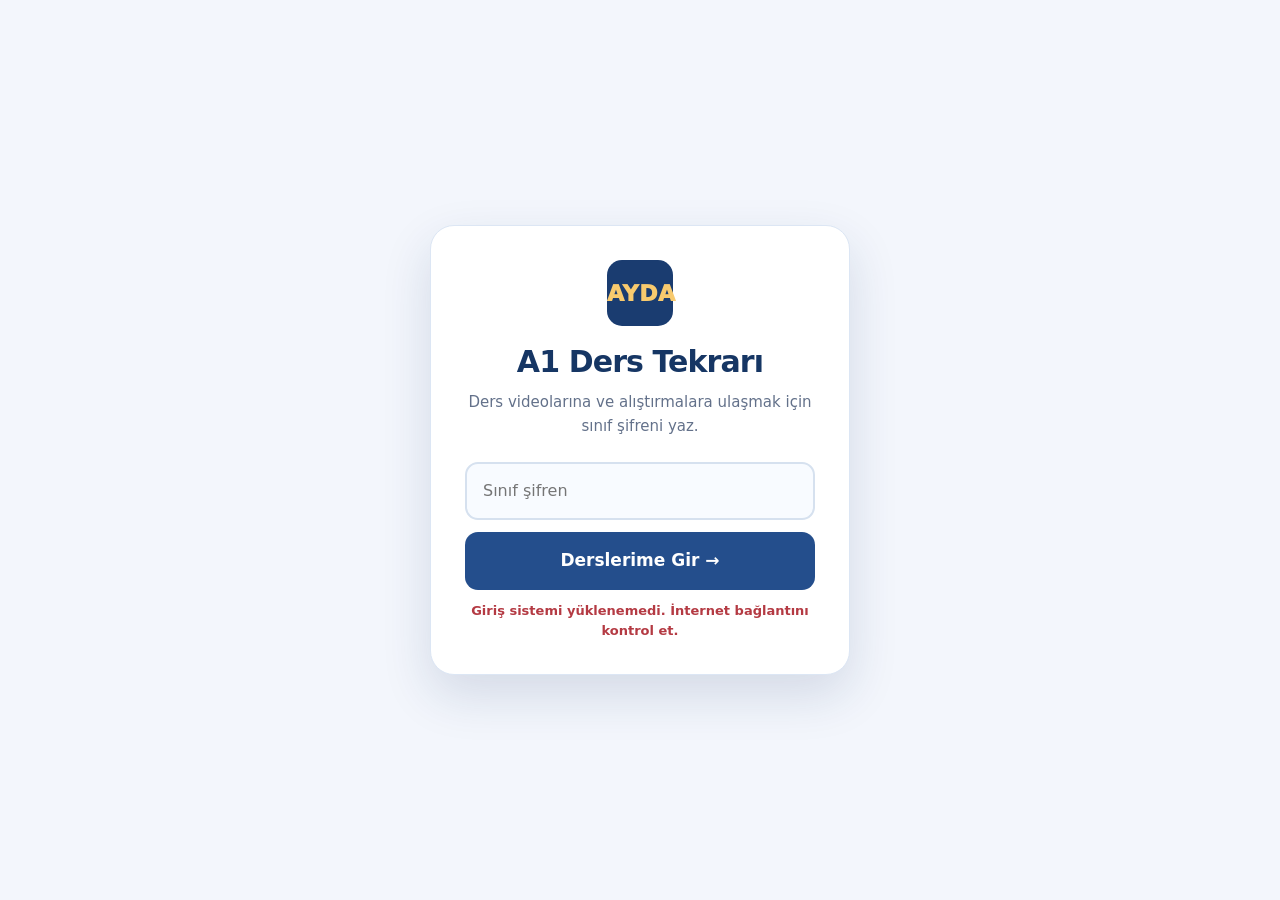
==== commit 5584ad44: "Add files via upload" ====
--- a/index.html
+++ b/index.html
@@ -1,1557 +1,49 @@
 <!doctype html>
 <html lang="tr">
 <head>
-  <meta charset="utf-8">
+  <meta charset="UTF-8">
   <meta name="viewport" content="width=device-width, initial-scale=1, viewport-fit=cover">
-  <meta name="theme-color" content="#172b52">
-  <meta name="description" content="AYDA Dil Akademisi öğrenci ders tekrarları, materyalleri ve sınav hazırlık kaynakları.">
-  <title>AYDA Öğrenci Kaynak Paneli</title>
+  <meta name="theme-color" content="#18386a">
+  <meta name="description" content="AYDA A1 ders tekrarı: 24 ünite, ders videoları ve interaktif Almanca alıştırmaları. Öğrenciler için sade çalışma alanı.">
+  <meta property="og:title" content="AYDA A1 | Ders Tekrarı">
+  <meta property="og:description" content="Üniteni seç, videonu izle ve soruları çöz.">
+  <link rel="icon" type="image/png" href="./og.png">
+  <title>AYDA A1 | Ders Tekrarı ve Alıştırmalar</title>
+  <link rel="stylesheet" href="./assets/base.css">
+  <link rel="stylesheet" href="./assets/study.css">
   <style>
-    :root {
-      --navy: #234078;
-      --navy-dark: #172b52;
-      --navy-soft: #eef3fb;
-      --gold: #d8a84f;
-      --green: #11843b;
-      --green-dark: #0b6c2f;
-      --cream: #f6f3ed;
-      --white: #ffffff;
-      --text: #182033;
-      --muted: #5b6474;
-      --line: #ded8ce;
-      --shadow: 0 20px 55px rgba(23, 43, 82, 0.12);
-      --shadow-soft: 0 8px 26px rgba(23, 43, 82, 0.08);
-      --radius-xl: 28px;
-      --radius-lg: 20px;
-      --radius-md: 15px;
-    }
-
-    * {
-      box-sizing: border-box;
-    }
-
-    html {
-      scroll-behavior: smooth;
-      background: var(--cream);
-    }
-
-    body {
-      margin: 0;
-      min-width: 320px;
-      font-family: Inter, ui-sans-serif, system-ui, -apple-system, BlinkMacSystemFont, "Segoe UI", sans-serif;
-      color: var(--text);
-      background:
-        radial-gradient(circle at 8% 0%, rgba(216, 168, 79, 0.13), transparent 28rem),
-        var(--cream);
-      font-size: 17px;
-      line-height: 1.5;
-      -webkit-font-smoothing: antialiased;
-    }
-
-    button,
-    input,
-    a {
-      font: inherit;
-    }
-
-    button,
-    a {
-      -webkit-tap-highlight-color: transparent;
-    }
-
-    a:focus-visible,
-    button:focus-visible,
-    input:focus-visible {
-      outline: 4px solid rgba(216, 168, 79, 0.48);
-      outline-offset: 3px;
-    }
-
-    .sr-only {
-      position: absolute;
-      width: 1px;
-      height: 1px;
-      padding: 0;
-      margin: -1px;
-      overflow: hidden;
-      clip: rect(0, 0, 0, 0);
-      white-space: nowrap;
-      border: 0;
-    }
-
-    .wrap {
-      width: min(1220px, calc(100% - 32px));
-      margin-inline: auto;
-    }
-
-    /* Giriş ekranı */
-    #aydaLoginBox {
-      min-height: 100svh;
-      display: grid;
-      place-items: center;
-      padding: max(24px, env(safe-area-inset-top)) 16px max(24px, env(safe-area-inset-bottom));
-      background:
-        linear-gradient(140deg, rgba(23, 43, 82, 0.98), rgba(35, 64, 120, 0.95)),
-        var(--navy-dark);
-      position: relative;
-      overflow: hidden;
-    }
-
-    #aydaLoginBox::before,
-    #aydaLoginBox::after {
-      content: "";
-      position: absolute;
-      border-radius: 999px;
-      pointer-events: none;
-    }
-
-    #aydaLoginBox::before {
-      width: 420px;
-      height: 420px;
-      top: -210px;
-      right: -120px;
-      background: rgba(216, 168, 79, 0.18);
-    }
-
-    #aydaLoginBox::after {
-      width: 320px;
-      height: 320px;
-      left: -180px;
-      bottom: -150px;
-      border: 70px solid rgba(255, 255, 255, 0.05);
-    }
-
-    .login-shell {
-      position: relative;
-      z-index: 1;
-      width: min(1020px, 100%);
-      display: grid;
-      grid-template-columns: minmax(0, 1.05fr) minmax(380px, 0.78fr);
-      border-radius: 32px;
-      background: var(--white);
-      overflow: hidden;
-      box-shadow: 0 30px 90px rgba(7, 17, 38, 0.32);
-    }
-
-    .login-intro {
-      padding: clamp(34px, 6vw, 72px);
-      color: var(--white);
-      background:
-        linear-gradient(155deg, rgba(35, 64, 120, 0.98), rgba(23, 43, 82, 0.99));
-      display: flex;
-      flex-direction: column;
-      justify-content: center;
-      min-height: 570px;
-    }
-
-    .brand {
-      display: inline-flex;
-      align-items: center;
-      gap: 12px;
-      width: fit-content;
-      margin-bottom: 34px;
-    }
-
-    .brand-mark {
-      display: grid;
-      place-items: center;
-      width: 74px;
-      height: 52px;
-      border: 2px solid rgba(255, 255, 255, 0.8);
-      border-radius: 14px;
-      color: var(--white);
-      font-size: 24px;
-      font-weight: 950;
-      letter-spacing: 0.08em;
-      box-shadow: inset 0 -4px 0 rgba(216, 168, 79, 0.7);
-    }
-
-    .brand-copy {
-      font-size: 13px;
-      font-weight: 800;
-      letter-spacing: 0.12em;
-      text-transform: uppercase;
-      color: rgba(255, 255, 255, 0.75);
-    }
-
-    .login-intro h1 {
-      max-width: 610px;
-      margin: 0 0 18px;
-      font-size: clamp(36px, 5vw, 58px);
-      line-height: 1.04;
-      letter-spacing: -0.045em;
-    }
-
-    .login-intro p {
-      max-width: 600px;
-      margin: 0;
-      color: rgba(255, 255, 255, 0.82);
-      font-size: clamp(18px, 2vw, 21px);
-      line-height: 1.62;
-    }
-
-    .login-points {
-      display: grid;
-      gap: 13px;
-      margin-top: 34px;
-    }
-
-    .login-point {
-      display: flex;
-      align-items: center;
-      gap: 12px;
-      color: rgba(255, 255, 255, 0.92);
-      font-weight: 700;
-    }
-
-    .check {
-      display: grid;
-      flex: 0 0 auto;
-      place-items: center;
-      width: 28px;
-      height: 28px;
-      border-radius: 50%;
-      background: var(--gold);
-      color: var(--navy-dark);
-      font-weight: 950;
-    }
-
-    .login-card {
-      padding: clamp(28px, 5vw, 54px);
-      display: flex;
-      flex-direction: column;
-      justify-content: center;
-      background: var(--white);
-    }
-
-    .login-card .eyebrow {
-      margin: 0 0 9px;
-      color: var(--navy);
-      font-size: 13px;
-      font-weight: 900;
-      letter-spacing: 0.11em;
-      text-transform: uppercase;
-    }
-
-    .login-card h2 {
-      margin: 0 0 9px;
-      color: var(--navy-dark);
-      font-size: clamp(27px, 4vw, 36px);
-      line-height: 1.15;
-      letter-spacing: -0.03em;
-    }
-
-    .login-card > p {
-      margin: 0 0 26px;
-      color: var(--muted);
-    }
-
-    .login-form {
-      display: grid;
-      gap: 12px;
-    }
-
-    .field-label {
-      color: var(--navy-dark);
-      font-size: 16px;
-      font-weight: 850;
-    }
-
-    #aydaPasswordInput {
-      width: 100%;
-      min-height: 60px;
-      padding: 0 17px;
-      border: 2px solid #ccd3df;
-      border-radius: var(--radius-md);
-      background: #fbfcfe;
-      color: var(--text);
-      font-size: 18px;
-      transition: border-color 0.2s ease, box-shadow 0.2s ease, background 0.2s ease;
-    }
-
-    #aydaPasswordInput::placeholder {
-      color: #8a93a2;
-    }
-
-    #aydaPasswordInput:focus {
-      border-color: var(--navy);
-      background: var(--white);
-      box-shadow: 0 0 0 4px rgba(35, 64, 120, 0.1);
-      outline: 0;
-    }
-
-    .login-button {
-      width: 100%;
-      min-height: 60px;
-      border: 0;
-      border-radius: var(--radius-md);
-      background: var(--green);
-      color: var(--white);
-      cursor: pointer;
-      font-size: 19px;
-      font-weight: 900;
-      box-shadow: 0 9px 22px rgba(17, 132, 59, 0.2);
-      transition: transform 0.18s ease, background 0.18s ease, box-shadow 0.18s ease;
-    }
-
-    .login-button:hover {
-      background: var(--green-dark);
-      transform: translateY(-1px);
-      box-shadow: 0 12px 26px rgba(17, 132, 59, 0.25);
-    }
-
-    .login-button:active {
-      transform: translateY(1px);
-    }
-
-    #aydaLoginMessage {
-      min-height: 26px;
-      margin: 2px 0 0;
-      color: #b42318;
-      font-size: 15px;
-      font-weight: 800;
-      text-align: center;
-    }
-
-    .support-links {
-      display: grid;
-      grid-template-columns: 1fr 1fr;
-      gap: 10px;
-      margin-top: 17px;
-      padding-top: 18px;
-      border-top: 1px solid #e7e4df;
-    }
-
-    .support-link {
-      min-height: 52px;
-      display: flex;
-      align-items: center;
-      justify-content: center;
-      padding: 10px 12px;
-      border: 1px solid #d9dee8;
-      border-radius: 13px;
-      color: var(--navy);
-      background: var(--white);
-      text-decoration: none;
-      text-align: center;
-      font-size: 14px;
-      font-weight: 850;
-      transition: background 0.18s ease, border-color 0.18s ease;
-    }
-
-    .support-link:hover {
-      background: var(--navy-soft);
-      border-color: #b8c7df;
-    }
-
-    .login-note {
-      margin-top: 16px;
-      color: #7b8492;
-      font-size: 13px;
-      line-height: 1.45;
-      text-align: center;
-    }
-
-    /* Korumalı öğrenci paneli */
-    #aydaProtectedContent {
-      display: none;
-      min-height: 100svh;
-    }
-
-    .site-header {
-      position: sticky;
-      top: 0;
-      z-index: 50;
-      background: rgba(246, 243, 237, 0.95);
-      border-bottom: 1px solid rgba(197, 188, 175, 0.72);
-      backdrop-filter: blur(16px);
-      -webkit-backdrop-filter: blur(16px);
-    }
-
-    .header-row {
-      min-height: 76px;
-      display: flex;
-      align-items: center;
-      justify-content: space-between;
-      gap: 18px;
-    }
-
-    .panel-brand {
-      display: flex;
-      align-items: center;
-      gap: 12px;
-      color: var(--navy-dark);
-      text-decoration: none;
-    }
-
-    .panel-brand .brand-mark {
-      width: 66px;
-      height: 46px;
-      color: var(--navy-dark);
-      border-color: var(--navy);
-      font-size: 21px;
-      box-shadow: inset 0 -4px 0 rgba(216, 168, 79, 0.75);
-    }
-
-    .panel-brand-text strong {
-      display: block;
-      font-size: 16px;
-      line-height: 1.2;
-    }
-
-    .panel-brand-text span {
-      display: block;
-      color: var(--muted);
-      font-size: 12px;
-    }
-
-    .logout-button {
-      min-height: 44px;
-      padding: 8px 14px;
-      border: 1px solid #cbd2df;
-      border-radius: 12px;
-      color: var(--navy);
-      background: var(--white);
-      cursor: pointer;
-      font-size: 14px;
-      font-weight: 850;
-    }
-
-    .logout-button:hover {
-      background: #f1f4f8;
-    }
-
-    .level-navigation {
-      padding: 0 0 12px;
-    }
-
-    .tabs {
-      display: grid;
-      grid-template-columns: repeat(6, minmax(0, 1fr));
-      gap: 9px;
-    }
-
-    .tab {
-      min-height: 55px;
-      padding: 9px 12px;
-      border: 2px solid #d4d8df;
-      border-radius: 15px;
-      color: var(--navy-dark);
-      background: var(--white);
-      cursor: pointer;
-      font-size: 18px;
-      font-weight: 900;
-      transition: color 0.18s ease, background 0.18s ease, border-color 0.18s ease, transform 0.18s ease;
-    }
-
-    .tab:hover {
-      border-color: var(--navy);
-      transform: translateY(-1px);
-    }
-
-    .tab.active {
-      color: var(--white);
-      background: var(--navy);
-      border-color: var(--navy);
-      box-shadow: 0 7px 18px rgba(35, 64, 120, 0.2);
-    }
-
-    .panel-main {
-      padding: 30px 0 42px;
-    }
-
-    .hero {
-      position: relative;
-      overflow: hidden;
-      padding: clamp(25px, 5vw, 48px);
-      border-radius: var(--radius-xl);
-      color: var(--white);
-      background:
-        linear-gradient(140deg, var(--navy-dark), var(--navy));
-      box-shadow: var(--shadow);
-    }
-
-    .hero::after {
-      content: "A";
-      position: absolute;
-      right: clamp(10px, 5vw, 64px);
-      top: 50%;
-      transform: translateY(-53%);
-      color: rgba(255, 255, 255, 0.055);
-      font-size: clamp(180px, 28vw, 330px);
-      font-weight: 950;
-      line-height: 1;
-      pointer-events: none;
-    }
-
-    .hero-content {
-      position: relative;
-      z-index: 1;
-      max-width: 830px;
-    }
-
-    .hero-kicker {
-      display: inline-flex;
-      align-items: center;
-      gap: 8px;
-      margin: 0 0 15px;
-      color: #f5d99e;
-      font-size: 13px;
-      font-weight: 900;
-      letter-spacing: 0.13em;
-      text-transform: uppercase;
-    }
-
-    .hero-kicker::before {
-      content: "";
-      width: 27px;
-      height: 3px;
-      border-radius: 99px;
-      background: var(--gold);
-    }
-
-    .hero h1 {
-      margin: 0 0 13px;
-      font-size: clamp(32px, 5vw, 54px);
-      line-height: 1.06;
-      letter-spacing: -0.045em;
-    }
-
-    .hero .lead {
-      max-width: 750px;
-      margin: 0;
-      color: rgba(255, 255, 255, 0.82);
-      font-size: clamp(18px, 2vw, 21px);
-      line-height: 1.55;
-    }
-
-    .quick-help {
-      position: relative;
-      z-index: 1;
-      display: flex;
-      align-items: flex-start;
-      gap: 13px;
-      max-width: 930px;
-      margin-top: 24px;
-      padding: 16px 18px;
-      border: 1px solid rgba(255, 255, 255, 0.18);
-      border-radius: 16px;
-      background: rgba(255, 255, 255, 0.1);
-      color: rgba(255, 255, 255, 0.9);
-      line-height: 1.55;
-    }
-
-    .quick-help-icon {
-      display: grid;
-      place-items: center;
-      flex: 0 0 auto;
-      width: 29px;
-      height: 29px;
-      border-radius: 50%;
-      color: var(--navy-dark);
-      background: var(--gold);
-      font-weight: 950;
-    }
-
-    .level-note {
-      display: flex;
-      align-items: flex-start;
-      gap: 13px;
-      margin: 22px 0 0;
-      padding: 17px 19px;
-      border: 1px solid #cbd8eb;
-      border-radius: 17px;
-      color: #263f6a;
-      background: #eef4fc;
-      box-shadow: var(--shadow-soft);
-      line-height: 1.55;
-    }
-
-    .level-note-icon {
-      flex: 0 0 auto;
-      color: var(--gold);
-      font-size: 22px;
-      line-height: 1.2;
-    }
-
-    .section-heading {
-      display: flex;
-      align-items: end;
-      justify-content: space-between;
-      gap: 16px;
-      margin: 34px 0 16px;
-    }
-
-    .section-heading h2 {
-      margin: 0;
-      color: var(--navy-dark);
-      font-size: clamp(27px, 4vw, 36px);
-      line-height: 1.15;
-      letter-spacing: -0.03em;
-    }
-
-    .resource-count {
-      flex: 0 0 auto;
-      padding: 7px 12px;
-      border-radius: 999px;
-      color: var(--navy);
-      background: #e8edf5;
-      font-size: 14px;
-      font-weight: 850;
-    }
-
-    .resource-grid {
-      display: grid;
-      grid-template-columns: repeat(3, minmax(0, 1fr));
-      gap: 17px;
-    }
-
-    .resource-card {
-      min-width: 0;
-      min-height: 286px;
-      display: flex;
-      flex-direction: column;
-      padding: 21px;
-      border: 1px solid var(--line);
-      border-radius: var(--radius-lg);
-      background: var(--white);
-      box-shadow: var(--shadow-soft);
-      transition: transform 0.2s ease, box-shadow 0.2s ease, border-color 0.2s ease;
-    }
-
-    .resource-card:hover {
-      transform: translateY(-3px);
-      border-color: #c4cbd7;
-      box-shadow: 0 16px 35px rgba(23, 43, 82, 0.12);
-    }
-
-    .resource-card.featured {
-      border: 2px solid var(--green);
-      background:
-        linear-gradient(180deg, rgba(17, 132, 59, 0.055), transparent 45%),
-        var(--white);
-      box-shadow: 0 14px 34px rgba(17, 132, 59, 0.15);
-    }
-
-    .card-top {
-      display: flex;
-      align-items: center;
-      justify-content: space-between;
-      gap: 10px;
-      margin-bottom: 15px;
-    }
-
-    .resource-type {
-      display: inline-flex;
-      align-items: center;
-      min-height: 31px;
-      padding: 5px 10px;
-      border: 1px solid #d5dbe5;
-      border-radius: 999px;
-      color: var(--navy);
-      background: #f3f6fa;
-      font-size: 13px;
-      font-weight: 900;
-    }
-
-    .resource-type.type-replay {
-      color: #08652c;
-      border-color: #b9dfc7;
-      background: #eaf7ef;
-    }
-
-    .resource-type.type-exam {
-      color: #83550b;
-      border-color: #ead4a5;
-      background: #fff7e6;
-    }
-
-    .card-number {
-      color: #a2a9b5;
-      font-size: 13px;
-      font-weight: 850;
-    }
-
-    .resource-card h3 {
-      margin: 0 0 11px;
-      color: var(--navy-dark);
-      font-size: 23px;
-      line-height: 1.22;
-      letter-spacing: -0.025em;
-    }
-
-    .resource-description {
-      flex: 1;
-      margin: 0;
-      color: var(--muted);
-      font-size: 16px;
-      line-height: 1.58;
-    }
-
-    .open-resource {
-      min-height: 58px;
-      display: flex;
-      align-items: center;
-      justify-content: center;
-      gap: 9px;
-      margin-top: 20px;
-      padding: 10px 16px;
-      border-radius: 14px;
-      color: var(--white);
-      background: var(--green);
-      text-decoration: none;
-      font-size: 20px;
-      font-weight: 950;
-      letter-spacing: 0.03em;
-      box-shadow: 0 8px 19px rgba(17, 132, 59, 0.19);
-      transition: background 0.18s ease, transform 0.18s ease, box-shadow 0.18s ease;
-    }
-
-    .open-resource::after {
-      content: "→";
-      font-size: 22px;
-      transition: transform 0.18s ease;
-    }
-
-    .open-resource:hover {
-      background: var(--green-dark);
-      box-shadow: 0 11px 23px rgba(17, 132, 59, 0.24);
-    }
-
-    .open-resource:hover::after {
-      transform: translateX(3px);
-    }
-
-    .site-footer {
-      padding: 10px 0 max(34px, env(safe-area-inset-bottom));
-      color: #667080;
-      text-align: center;
-      font-size: 14px;
-    }
-
-    .site-footer-links {
-      display: flex;
-      flex-wrap: wrap;
-      justify-content: center;
-      gap: 10px 18px;
-      margin-top: 8px;
-    }
-
-    .site-footer a {
-      color: var(--navy);
-      font-weight: 800;
-      text-decoration: none;
-    }
-
-    .site-footer a:hover {
-      text-decoration: underline;
-    }
-
-    @media (max-width: 980px) {
-      .login-shell {
-        grid-template-columns: 1fr;
-        width: min(620px, 100%);
-      }
-
-      .login-intro {
-        min-height: 0;
-        padding: 38px;
-      }
-
-      .login-intro h1 {
-        font-size: 40px;
-      }
-
-      .login-points {
-        display: none;
-      }
-
-      .brand {
-        margin-bottom: 22px;
-      }
-
-      .resource-grid {
-        grid-template-columns: repeat(2, minmax(0, 1fr));
-      }
-
-      .tabs {
-        grid-template-columns: repeat(3, minmax(0, 1fr));
-      }
-    }
-
-    @media (max-width: 640px) {
-      body {
-        font-size: 16px;
-      }
-
-      .wrap {
-        width: min(100% - 20px, 1220px);
-      }
-
-      #aydaLoginBox {
-        padding: 0;
-        place-items: stretch;
-        background: var(--white);
-      }
-
-      .login-shell {
-        width: 100%;
-        min-height: 100svh;
-        border-radius: 0;
-        box-shadow: none;
-      }
-
-      .login-intro {
-        padding: max(26px, env(safe-area-inset-top)) 22px 28px;
-      }
-
-      .login-intro h1 {
-        margin-bottom: 13px;
-        font-size: 33px;
-      }
-
-      .login-intro p {
-        font-size: 17px;
-        line-height: 1.52;
-      }
-
-      .brand {
-        margin-bottom: 19px;
-      }
-
-      .brand-mark {
-        width: 67px;
-        height: 47px;
-        font-size: 21px;
-      }
-
-      .login-card {
-        justify-content: flex-start;
-        padding: 28px 20px max(26px, env(safe-area-inset-bottom));
-      }
-
-      .login-card h2 {
-        font-size: 27px;
-      }
-
-      #aydaPasswordInput,
-      .login-button {
-        min-height: 58px;
-      }
-
-      .support-links {
-        grid-template-columns: 1fr;
-      }
-
-      .header-row {
-        min-height: 67px;
-      }
-
-      .panel-brand-text {
-        display: none;
-      }
-
-      .panel-brand .brand-mark {
-        width: 59px;
-        height: 42px;
-        font-size: 19px;
-      }
-
-      .level-navigation {
-        padding-bottom: 9px;
-      }
-
-      .tabs {
-        grid-template-columns: repeat(2, minmax(0, 1fr));
-        gap: 7px;
-      }
-
-      .tab {
-        min-height: 54px;
-        font-size: 17px;
-      }
-
-      .panel-main {
-        padding-top: 16px;
-      }
-
-      .hero {
-        padding: 25px 20px;
-        border-radius: 22px;
-      }
-
-      .hero h1 {
-        font-size: 31px;
-      }
-
-      .hero .lead {
-        font-size: 17px;
-      }
-
-      .hero::after {
-        right: -10px;
-        font-size: 190px;
-      }
-
-      .quick-help {
-        padding: 14px;
-        font-size: 15px;
-      }
-
-      .level-note {
-        padding: 15px;
-        font-size: 15px;
-      }
-
-      .section-heading {
-        align-items: flex-start;
-        flex-direction: column;
-        margin-top: 27px;
-      }
-
-      .section-heading h2 {
-        font-size: 28px;
-      }
-
-      .resource-grid {
-        grid-template-columns: 1fr;
-        gap: 13px;
-      }
-
-      .resource-card {
-        min-height: 0;
-        padding: 19px;
-      }
-
-      .resource-card h3 {
-        font-size: 22px;
-      }
-
-      .resource-description {
-        font-size: 16px;
-      }
-
-      .open-resource {
-        min-height: 58px;
-      }
-    }
-
-    @media (prefers-reduced-motion: reduce) {
-      html {
-        scroll-behavior: auto;
-      }
-
-      *,
-      *::before,
-      *::after {
-        transition-duration: 0.01ms !important;
-        animation-duration: 0.01ms !important;
-        animation-iteration-count: 1 !important;
-      }
-    }
+    /* Original AYDA external classroom-password verification retained. */
+    #aydaProtectedContent {display:none}
+    #aydaLoginBox{position:fixed;inset:0;z-index:999999;display:grid;place-items:center;overflow-y:auto;min-height:100vh;min-height:100dvh;padding:max(16px,env(safe-area-inset-top)) max(14px,env(safe-area-inset-right)) max(16px,env(safe-area-inset-bottom)) max(14px,env(safe-area-inset-left));background:#f3f6fc;color:#183356;font-family:Inter,system-ui,-apple-system,'Segoe UI',Arial,sans-serif}
+    #aydaLoginBox .ayda-login-card{background:#fff;border:1px solid #dce6f4;box-shadow:0 20px 50px rgba(23,52,102,.14);width:min(100%,420px);padding:clamp(23px,5vw,34px);border-radius:24px}
+    #aydaLoginBox .ayda-login-logo{background:#1a3c70;color:#f8ca6e;border-radius:15px;width:66px;height:66px;display:grid;place-items:center;margin:0 auto 18px;font-size:22px;font-weight:950;letter-spacing:.03em}
+    #aydaLoginBox h1{text-align:center;color:#163664;font-size:clamp(25px,6vw,30px);line-height:1.2;letter-spacing:-.03em;margin:0 0 10px}
+    #aydaLoginBox p{text-align:center;color:#63718a;font-size:15px;line-height:1.6;margin:0 0 24px}
+    #aydaLoginBox .ayda-password-row{display:grid;grid-template-columns:1fr;gap:12px}
+    #aydaPasswordInput{display:block;min-width:0;width:100%;min-height:58px;background:#f8fbff;border:2px solid #d6e1ef;padding:13px 16px;border-radius:13px;color:#173358;font-size:16px;outline:none}
+    #aydaPasswordInput:focus{border-color:#386da9;box-shadow:0 0 0 4px rgba(35,78,143,.10)}
+    #aydaLoginBox .ayda-login-btn{background:#244e8c;border:0;color:white;border-radius:13px;cursor:pointer;font-weight:850;font-size:17px;min-height:58px;padding:13px}
+    #aydaLoginBox .ayda-login-btn:focus-visible{outline:3px solid #f7bb54;outline-offset:3px}
+    #aydaLoginMessage{font-size:13px;font-weight:700;min-height:17px;color:#b43a43;margin-top:11px;text-align:center}
+    @media(max-width:350px){#aydaLoginBox .ayda-login-card{padding:20px;border-radius:18px}}
+    @media(max-height:480px) and (orientation:landscape){#aydaLoginBox{place-items:start center}}
   </style>
+  <script type="module" src="./assets/app-ayda-a1.js"></script>
 </head>
 <body>
-  <section id="aydaLoginBox" aria-labelledby="loginPageTitle">
-    <div class="login-shell">
-      <div class="login-intro">
-        <div class="brand" aria-label="AYDA Dil Akademisi">
-          <div class="brand-mark" aria-hidden="true">AYDA</div>
-          <div class="brand-copy">Dil Akademisi</div>
-        </div>
-        <h1 id="loginPageTitle">AYDA Öğrenci Kaynak Paneli</h1>
-        <p>Ders tekrarları, sınıf materyalleri ve sınav hazırlık kaynaklarına tek yerden ulaşın.</p>
-        <div class="login-points" aria-hidden="true">
-          <div class="login-point"><span class="check">✓</span> Seviyene uygun tüm kaynaklar</div>
-          <div class="login-point"><span class="check">✓</span> Ders tekrarlarına hızlı erişim</div>
-          <div class="login-point"><span class="check">✓</span> Sınav hazırlık içerikleri</div>
-        </div>
-      </div>
-
-      <div class="login-card">
-        <p class="eyebrow">Öğrenci Girişi</p>
-        <h2>Kaynaklarını aç</h2>
-        <p>Öğretmeninizin veya AYDA ekibinin verdiği sınıf kodunu yazın.</p>
-
-        <form class="login-form" onsubmit="event.preventDefault(); aydaCheckPassword();">
-          <label class="field-label" for="aydaPasswordInput">Sınıf kodu</label>
-          <input
-            id="aydaPasswordInput"
-            name="aydaPasswordInput"
-            type="password"
-            placeholder="Sınıf kodunuzu yazın"
-            autocomplete="current-password"
-            autocapitalize="none"
-            spellcheck="false"
-          >
-          <button class="login-button" type="submit">GİRİŞ YAP</button>
-          <p id="aydaLoginMessage" role="status" aria-live="polite"></p>
-        </form>
-
-        <div class="support-links" aria-label="Yardım bağlantıları">
-          <a class="support-link" href="https://wa.me/905409122503" target="_blank" rel="noopener">WhatsApp Destek</a>
-          <a class="support-link" href="https://www.aydadil.com" target="_blank" rel="noopener">AYDA Web Sitesi</a>
-        </div>
-        <div class="login-note">Kodunuz çalışmıyorsa WhatsApp üzerinden AYDA ekibine ulaşabilirsiniz.</div>
-      </div>
-    </div>
-  </section>
-
-  <div id="aydaProtectedContent">
-    <header class="site-header">
-      <div class="wrap">
-        <div class="header-row">
-          <a class="panel-brand" href="#panelTop" aria-label="AYDA panelinin başına dön">
-            <span class="brand-mark" aria-hidden="true">AYDA</span>
-            <span class="panel-brand-text">
-              <strong>Öğrenci Kaynak Paneli</strong>
-              <span>AYDA Dil Akademisi</span>
-            </span>
-          </a>
-          <button class="logout-button" type="button" onclick="logoutAyda()">Çıkış Yap</button>
-        </div>
-        <nav class="level-navigation" aria-label="Seviye seçimi">
-          <div class="tabs" id="tabs"></div>
-        </nav>
-      </div>
-    </header>
-
-    <main class="panel-main" id="panelTop">
-      <div class="wrap">
-        <section class="hero" aria-labelledby="panelTitle">
-          <div class="hero-content">
-            <p class="hero-kicker">Online Öğrenci Merkezi</p>
-            <h1 id="panelTitle">AYDA Öğrenci Kaynak Paneli</h1>
-            <p class="lead" id="heroText">Seviyeni seç, önce ders tekrarını aç, sonra ihtiyacın olan kaynağa gir.</p>
-          </div>
-          <div class="quick-help">
-            <span class="quick-help-icon" aria-hidden="true">i</span>
-            <div><strong>En basit kullanım:</strong> Üstten seviyeni seç → ilk karttan <strong>Ders Tekrarları</strong>na gir → sınav çalışacaksan aynı seviyedeki sınav kartlarını kullan.</div>
-          </div>
-        </section>
-
-        <aside class="level-note" id="note" aria-live="polite"></aside>
-
-        <section aria-labelledby="sectionTitle">
-          <div class="section-heading">
-            <h2 id="sectionTitle">A1 Kaynakları</h2>
-            <div class="resource-count" id="count"></div>
-          </div>
-          <div class="resource-grid" id="grid"></div>
-        </section>
-      </div>
-    </main>
-
-    <footer class="site-footer">
-      <div class="wrap">
-        <div>AYDA Dil Akademisi · Online Almanca kaynak paneli</div>
-        <div class="site-footer-links">
-          <a href="https://wa.me/905409122503" target="_blank" rel="noopener">WhatsApp Destek</a>
-          <a href="https://www.aydadil.com" target="_blank" rel="noopener">aydadil.com</a>
-        </div>
-      </div>
-    </footer>
+<section id="aydaLoginBox" aria-label="AYDA öğrenci girişi">
+  <div class="ayda-login-card">
+    <div class="ayda-login-logo">AYDA</div>
+    <h1>A1 Ders Tekrarı</h1>
+    <p>Ders videolarına ve alıştırmalara ulaşmak için sınıf şifreni yaz.</p>
+    <form class="ayda-password-row" onsubmit="aydaCheckPassword(); return false;">
+      <input id="aydaPasswordInput" name="aydaClassPassword" type="password" placeholder="Sınıf şifren" autocomplete="off" aria-label="Sınıf şifresi" aria-describedby="aydaLoginMessage" required>
+      <button class="ayda-login-btn" type="submit">Derslerime Gir →</button>
+    </form>
+    <div id="aydaLoginMessage" role="status" aria-live="polite"></div>
   </div>
-
-  <script>
-    const LEVEL_DATA = {
-      A1: [
-        {
-          title: "Ders Tekrarları",
-          desc: "Kaçırdığınız dersi izlemek veya bir konuyu yeniden çalışmak için önce burayı açın. Online öğrenciler için ilk bakılacak kaynak budur.",
-          url: "https://onurqlp.github.io/TEKRARLAR/",
-          type: "Ders tekrarı",
-          kind: "replay"
-        },
-        {
-          title: "A1 Sınıf Açıklaması",
-          desc: "A1 sınıfının programı, derslerin nasıl ilerlediği ve bilmeniz gereken temel açıklamalar burada yer alır.",
-          url: "https://onurqlp.github.io/sinifaciklama/a1.html",
-          type: "Sınıf bilgisi",
-          kind: "class"
-        },
-        {
-          title: "A1 Ders Materyalleri",
-          desc: "A1 dersinde kullanılan kitap, PDF, çalışma dosyaları ve ek materyallerin bulunduğu klasörü açın.",
-          url: "https://drive.google.com/embeddedfolderview?id=1EhcIIju4RZyB5HfcccAF6q8nHIou2uwT#grid",
-          type: "Ders materyali",
-          kind: "material"
-        },
-        {
-          title: "A1 Menschen Ders Videoları",
-          desc: "A1 Menschen kitabına uygun ders video kayıtlarını izleyin. Kaçırdığınız veya tekrar etmek istediğiniz dersler için kullanın.",
-          url: "https://drive.google.com/embeddedfolderview?id=1mv_Crm7n8s1javra-rW4a7fGz6PkFjQZ#grid",
-          type: "Video",
-          kind: "video"
-        },
-        {
-          title: "A1 Ek Materyaller",
-          desc: "A1 seviyesini güçlendiren ek çalışma kağıtlarına, alıştırmalara ve destek dosyalarına buradan ulaşın.",
-          url: "https://drive.google.com/embeddedfolderview?id=1vxr47d-wdfN6bBQfUJwKXvmv4luPiasq#grid",
-          type: "Ek çalışma",
-          kind: "material"
-        },
-        {
-          title: "A1 Cümle Kalıpları",
-          desc: "A1 seviyesinde konuşurken ve yazarken kullanabileceğiniz temel cümle kalıplarını çalışın.",
-          url: "https://drive.google.com/embeddedfolderview?id=1VAz1AtWp4RDmmRddSZwqQr5XtfszjkOS#grid",
-          type: "Konuşma",
-          kind: "language"
-        },
-        {
-          title: "A1 Hazırlık Sitesi",
-          desc: "A1 konularını genel olarak tekrar etmek ve ek çalışmalar yapmak için hazırlanmış AYDA sayfasını açın.",
-          url: "https://onurqlp.github.io/A1hazirlik/",
-          type: "Ek çalışma",
-          kind: "material"
-        },
-        {
-          title: "A1 Arbeitsbuch Dinlemeleri",
-          desc: "A1 Arbeitsbuch dinleme dosyalarını nasıl indireceğinizi gösteren kısa anlatım videosunu izleyin.",
-          url: "https://www.youtube.com/watch?v=SgLBimupSIU",
-          type: "Dinleme",
-          kind: "language"
-        },
-        {
-          title: "Nicos Weg A1",
-          desc: "Günlük Almanca pratiği yapmak için DW'nin A1 seviyesindeki dinleme ve izleme çalışmalarını kullanın.",
-          url: "https://learngerman.dw.com/tr/nicos-weg/c-54846011",
-          type: "Dinleme",
-          kind: "language"
-        },
-        {
-          title: "Quizlet A1 Menschen",
-          desc: "A1 Menschen kitabındaki kelimeleri dijital kelime kartlarıyla kolayca tekrar edin.",
-          url: "https://quizlet.com/onurqlp/folders/menschen-a1?x=1xqt&i=3m8fpg",
-          type: "Kelime",
-          kind: "language"
-        },
-        {
-          title: "A1 Konu Anlatımları",
-          desc: "A1 konularını kısa videolarla yeniden dinlemek için YouTube konu anlatım listesini açın.",
-          url: "https://www.youtube.com/playlist?list=PLlPnminIi7ZFg8jGfuZqcMvQEPS6Dubaj",
-          type: "Video",
-          kind: "video"
-        },
-        {
-          title: "ÖSD A1 Hazırlık Sitesi",
-          desc: "ÖSD A1 sınavına hazırlanırken bölüm anlatımları ve özel çalışma kaynakları için bu AYDA sayfasını kullanın.",
-          url: "https://www.aydadil.com/osd_a1_hazirlik/",
-          type: "Sınav",
-          kind: "exam",
-          exam: true
-        },
-        {
-          title: "ÖSD A1 Ana Sayfa",
-          desc: "ÖSD A1 sınav formatını öğrenmek ve sınavın bölümlerine göre çalışmak için ana hazırlık sayfasını açın.",
-          url: "https://onurqlp.github.io/osd_a1_ayda/",
-          type: "Sınav",
-          kind: "exam",
-          exam: true
-        },
-        {
-          title: "ÖSD A1 Denemeler",
-          desc: "Gerçek sınava benzer ÖSD A1 denemelerini çözün. Özellikle sınava yakın dönemde kullanın.",
-          url: "https://onurqlp.github.io/osda1denemeler/",
-          type: "Sınav",
-          kind: "exam",
-          exam: true
-        },
-        {
-          title: "ÖSD A1 Sprechen",
-          desc: "ÖSD A1 konuşma bölümü için örnekleri inceleyin ve konuşma çalışmalarını uygulayın.",
-          url: "https://onurqlp.github.io/osda1sprehcen/",
-          type: "Sınav",
-          kind: "exam",
-          exam: true
-        },
-        {
-          title: "A1 Sınav Hazırlık Drive",
-          desc: "A1 sınavına yönelik deneme, çalışma dosyası ve ek sınav materyallerinin bulunduğu klasörü açın.",
-          url: "https://drive.google.com/embeddedfolderview?id=1YolSViv4puykU6wfwTrQ2eswN9MhbCq8#grid",
-          type: "Sınav",
-          kind: "exam",
-          exam: true
-        }
-      ],
-      A2: [
-        {
-          title: "Ders Tekrarları",
-          desc: "A2 ders kayıtlarını yeniden izlemek ve kaçırdığınız konuları tamamlamak için önce burayı açın.",
-          url: "https://onurqlp.github.io/TEKRARLAR/",
-          type: "Ders tekrarı",
-          kind: "replay"
-        },
-        {
-          title: "A2 Sınıf Açıklaması",
-          desc: "A2 sınıfının programı, derslerin nasıl ilerlediği ve bilmeniz gereken açıklamalar burada yer alır.",
-          url: "https://onurqlp.github.io/sinifaciklama/a2.html",
-          type: "Sınıf bilgisi",
-          kind: "class"
-        },
-        {
-          title: "A2 Ders Materyalleri",
-          desc: "A2 dersinde kullanılan kitaplara, PDF dosyalarına ve yararlı çalışma materyallerine buradan ulaşın.",
-          url: "https://drive.google.com/embeddedfolderview?id=1eRkHhSQ0cVnbMVOtvR-nDcOZRUFJOEKH#grid",
-          type: "Ders materyali",
-          kind: "material"
-        },
-        {
-          title: "A2 Menschen Ders Videoları",
-          desc: "A2 Menschen kitabına göre hazırlanmış ders videolarını izleyerek konuları tekrar edin.",
-          url: "https://drive.google.com/embeddedfolderview?id=10KGAPnOKlfd3trMtY4paFsJDCbGNok9k#grid",
-          type: "Video",
-          kind: "video"
-        },
-        {
-          title: "A2 Konu Anlatım Videoları",
-          desc: "A2 konularını yeniden öğrenmek veya pekiştirmek için konu anlatım videolarını açın.",
-          url: "https://drive.google.com/embeddedfolderview?id=1dkvJRQmwMAy4-xima2GhujCnFhRwq63B#grid",
-          type: "Video",
-          kind: "video"
-        },
-        {
-          title: "A2 Kelime",
-          desc: "A2 seviyesinde sık kullanılan kelimeleri öğrenmek ve tekrar etmek için hazırlanmış sayfayı açın.",
-          url: "https://onurqlp.github.io/a2kelime/",
-          type: "Kelime",
-          kind: "language"
-        },
-        {
-          title: "A2 Konuşma Kalıpları",
-          desc: "A2 konuşma pratiğinde kullanabileceğiniz hazır cümleleri ve günlük konuşma kalıplarını çalışın.",
-          url: "https://drive.google.com/embeddedfolderview?id=1v1KnsUELnxaqwKEhN_8ruqGDOkHbrYFG#grid",
-          type: "Konuşma",
-          kind: "language"
-        },
-        {
-          title: "Quizlet A2 Menschen",
-          desc: "A2 Menschen kitabındaki kelimeleri dijital kelime kartlarıyla tekrar edin.",
-          url: "https://quizlet.com/Saalihyilmazz/folders/menschen-a2?i=195vch&x=1xQY",
-          type: "Kelime",
-          kind: "language"
-        },
-        {
-          title: "Arbeitsbuch Dinlemeleri",
-          desc: "A2 Arbeitsbuch dinleme dosyalarını nasıl indireceğinizi gösteren anlatım videosunu izleyin.",
-          url: "https://www.youtube.com/watch?v=GHf6eOr6MU0",
-          type: "Dinleme",
-          kind: "language"
-        },
-        {
-          title: "TELC A2 Kelimeler",
-          desc: "TELC A2 sınavında işinize yarayacak kelimeleri sınav odaklı olarak çalışın.",
-          url: "https://onurqlp.github.io/telca2kelimelerr/",
-          type: "Sınav",
-          kind: "exam",
-          exam: true
-        },
-        {
-          title: "A2 Sınav Hazırlık Drive",
-          desc: "A2 sınav hazırlığı için deneme, örnek ve ek çalışma dosyalarının bulunduğu klasörü açın.",
-          url: "https://drive.google.com/embeddedfolderview?id=1zA2N_LlWTlHmUeEE1uay1pORqTvQBbSm#grid",
-          type: "Sınav",
-          kind: "exam",
-          exam: true
-        }
-      ],
-      B1: [
-        {
-          title: "Ders Tekrarları",
-          desc: "B1 ders kayıtlarını yeniden izlemek ve anlamadığınız konuları tekrar etmek için önce burayı açın.",
-          url: "https://onurqlp.github.io/TEKRARLAR/",
-          type: "Ders tekrarı",
-          kind: "replay"
-        },
-        {
-          title: "B1 Sınıf Açıklaması",
-          desc: "B1 sınıfının ders düzeni, işleyişi ve öğrencilerin bilmesi gereken açıklamalar burada yer alır.",
-          url: "https://onurqlp.github.io/sinifaciklama/b1.html",
-          type: "Sınıf bilgisi",
-          kind: "class"
-        },
-        {
-          title: "B1 Ders Dosyaları",
-          desc: "B1 dersinde kullanılan ana kaynakları, çalışma dosyalarını ve materyalleri açın.",
-          url: "https://drive.google.com/embeddedfolderview?id=1-4HicuJ5pDdyZim4mT_2ougN2v-vEwPD#grid",
-          type: "Ders materyali",
-          kind: "material"
-        },
-        {
-          title: "B1 Yararlı Videolar ve Materyaller",
-          desc: "B1 seviyesini destekleyen ek videolara, dosyalara ve çalışma materyallerine ulaşın.",
-          url: "https://drive.google.com/embeddedfolderview?id=1AnFbEW5pq2G6_7y2tA1-EReVj_LBibTm#grid",
-          type: "Video ve materyal",
-          kind: "video"
-        },
-        {
-          title: "B1 Bilgilendirme Dokümanı",
-          desc: "B1 seviyesiyle ilgili genel açıklamaları ve önemli bilgileri bu dokümandan okuyun.",
-          url: "https://docs.google.com/document/d/1__fPtBM9tD_eNiaz88XTlO1VS-6P3ophA3x4FJyirXE/preview",
-          type: "Sınıf bilgisi",
-          kind: "class"
-        },
-        {
-          title: "B1-B2 Okuma Metinleri",
-          desc: "Okuma hızınızı ve anlama becerinizi geliştirmek için B1-B2 seviyesindeki metinleri çalışın.",
-          url: "https://drive.google.com/embeddedfolderview?id=1Db5TITLZrBDc01FptVUm0_VoLDdSVG3x#grid",
-          type: "Okuma",
-          kind: "language"
-        },
-        {
-          title: "Almanca Dergi ve Gazete",
-          desc: "Doğal Almanca metinler okumak ve okuma alışkanlığı kazanmak için dergi ve gazete kaynaklarını açın.",
-          url: "https://drive.google.com/embeddedfolderview?id=1fvIHKArOr8QCOryBSK7-BdXNZmb04XNU#grid",
-          type: "Okuma",
-          kind: "language"
-        },
-        {
-          title: "Arbeitsbuch Dinlemeleri",
-          desc: "Arbeitsbuch dinleme dosyalarını nasıl indireceğinizi gösteren anlatım videosunu izleyin.",
-          url: "https://www.youtube.com/watch?v=GHf6eOr6MU0",
-          type: "Dinleme",
-          kind: "language"
-        },
-        {
-          title: "TELC Hazırlık",
-          desc: "TELC sınavına hazırlanırken sınav bölümlerine göre çalışmak için hazırlık platformunu açın.",
-          url: "https://onurqlp.github.io/telchazirlik/",
-          type: "Sınav",
-          kind: "exam",
-          exam: true
-        },
-        {
-          title: "B1 Sınav Hazırlık Drive",
-          desc: "B1 sınavına yönelik deneme, örnek ve çalışma dosyalarının bulunduğu klasörü açın.",
-          url: "https://drive.google.com/embeddedfolderview?id=1fJ10MSgOCluvbN7GQVTn7hU-WHbRZoDB#grid",
-          type: "Sınav",
-          kind: "exam",
-          exam: true
-        }
-      ],
-      B2: [
-        {
-          title: "Ders Tekrarları",
-          desc: "B2 ders kayıtlarını yeniden izlemek ve konuları pekiştirmek için önce burayı açın.",
-          url: "https://onurqlp.github.io/TEKRARLAR/",
-          type: "Ders tekrarı",
-          kind: "replay"
-        },
-        {
-          title: "B2 Kitap ve Ders Kaynakları",
-          desc: "B1-B2 kitaplarına ve derste kullanılan temel kaynaklara bu klasörden ulaşın.",
-          url: "https://drive.google.com/embeddedfolderview?id=1nwBOKfm6XL5TQZKNpQTonkJ21Qe5oF-w#grid",
-          type: "Ders materyali",
-          kind: "material"
-        },
-        {
-          title: "B1-B2 Yararlı Videolar ve Materyaller",
-          desc: "B2 seviyesini destekleyen videoları ve ek çalışma materyallerini açın.",
-          url: "https://drive.google.com/embeddedfolderview?id=1AnFbEW5pq2G6_7y2tA1-EReVj_LBibTm#grid",
-          type: "Video ve materyal",
-          kind: "video"
-        },
-        {
-          title: "B2 YouTube Ders Listesi",
-          desc: "B2 seviyesine uygun dersleri ve konu anlatımlarını YouTube oynatma listesinden izleyin.",
-          url: "https://www.youtube.com/playlist?list=PLk1fjOl39-51lvdiuQYsLW-0aGIdNNknA",
-          type: "Video",
-          kind: "video"
-        },
-        {
-          title: "B1-B2 Okuma Metinleri",
-          desc: "Okuma hızınızı ve anlama becerinizi geliştirmek için B1-B2 seviyesindeki metinleri çalışın.",
-          url: "https://drive.google.com/embeddedfolderview?id=1Db5TITLZrBDc01FptVUm0_VoLDdSVG3x#grid",
-          type: "Okuma",
-          kind: "language"
-        },
-        {
-          title: "Almanca Dergi ve Gazete",
-          desc: "B2 seviyesinde doğal Almanca okumalar yapmak için dergi ve gazete kaynaklarını açın.",
-          url: "https://drive.google.com/embeddedfolderview?id=1fvIHKArOr8QCOryBSK7-BdXNZmb04XNU#grid",
-          type: "Okuma",
-          kind: "language"
-        },
-        {
-          title: "Arbeitsbuch Dinlemeleri",
-          desc: "B2 Arbeitsbuch dinleme dosyalarına nasıl ulaşacağınızı gösteren anlatım videosunu izleyin.",
-          url: "https://www.youtube.com/watch?v=GHf6eOr6MU0",
-          type: "Dinleme",
-          kind: "language"
-        },
-        {
-          title: "B2 Sınav Hazırlık Drive",
-          desc: "B2 sınavına yönelik dosyaların, örneklerin ve çalışma materyallerinin bulunduğu klasörü açın.",
-          url: "https://drive.google.com/embeddedfolderview?id=1cQSd1Jjo8hvFhVHCJrwdzE8JMwMJnQZ9#grid",
-          type: "Sınav",
-          kind: "exam",
-          exam: true
-        },
-        {
-          title: "TELC Hazırlık",
-          desc: "TELC sınavına hazırlanırken sınav bölümlerine göre çalışmak için hazırlık platformunu açın.",
-          url: "https://onurqlp.github.io/telchazirlik/",
-          type: "Sınav",
-          kind: "exam",
-          exam: true
-        }
-      ],
-      C1: [
-        {
-          title: "Ders Tekrarları",
-          desc: "C1 ders kayıtlarını yeniden izlemek ve ileri seviye konuları tekrar etmek için önce burayı açın.",
-          url: "https://onurqlp.github.io/TEKRARLAR/",
-          type: "Ders tekrarı",
-          kind: "replay"
-        },
-        {
-          title: "C1 Sınıf Açıklaması",
-          desc: "C1 sınıfının ders işleyişi ve bilmeniz gereken önemli açıklamalar burada yer alır.",
-          url: "https://onurqlp.github.io/sinifaciklama/C1.html",
-          type: "Sınıf bilgisi",
-          kind: "class"
-        },
-        {
-          title: "Online Kütüphane",
-          desc: "C1 seviyesinde okuma ve genel Almanca çalışmaları için AYDA online kaynak kütüphanesini açın.",
-          url: "https://onurqlp.github.io/bibliothek/",
-          type: "Ders materyali",
-          kind: "material"
-        },
-        {
-          title: "Ders Kitapları",
-          desc: "İleri seviye Almanca çalışırken kullanabileceğiniz kitap ve kaynak bağlantılarına ulaşın.",
-          url: "https://onurqlp.github.io/derskitaplari/",
-          type: "Ders materyali",
-          kind: "material"
-        }
-      ]
-    };
-
-    const EXAM_DATA = Object.entries(LEVEL_DATA).flatMap(([level, resources]) =>
-      resources
-        .filter(resource => resource.exam)
-        .map(resource => ({ ...resource, level }))
-    );
-
-    const TABS = ["A1", "A2", "B1", "B2", "C1", "Sınavlar"];
-    let activeLevel = "A1";
-
-    const tabsElement = document.getElementById("tabs");
-    const gridElement = document.getElementById("grid");
-    const sectionTitleElement = document.getElementById("sectionTitle");
-    const countElement = document.getElementById("count");
-    const noteElement = document.getElementById("note");
-    const heroTextElement = document.getElementById("heroText");
-
-    function escapeHtml(value) {
-      return String(value).replace(/[&<>"']/g, character => ({
-        "&": "&amp;",
-        "<": "&lt;",
-        ">": "&gt;",
-        '"': "&quot;",
-        "'": "&#039;"
-      }[character]));
-    }
-
-    function getActiveResources() {
-      return activeLevel === "Sınavlar"
-        ? EXAM_DATA
-        : (LEVEL_DATA[activeLevel] || []);
-    }
-
-    function renderTabs() {
-      tabsElement.innerHTML = "";
-
-      TABS.forEach(level => {
-        const button = document.createElement("button");
-        const isActive = level === activeLevel;
-
-        button.type = "button";
-        button.className = "tab" + (isActive ? " active" : "");
-        button.textContent = level;
-        button.setAttribute("aria-pressed", String(isActive));
-        button.addEventListener("click", () => setActiveLevel(level));
-        tabsElement.appendChild(button);
-      });
-    }
-
-    function createResourceCard(resource, index) {
-      const article = document.createElement("article");
-      const isFeatured = index === 0 && activeLevel !== "Sınavlar";
-      const typePrefix = activeLevel === "Sınavlar" && resource.level
-        ? resource.level + " · "
-        : "";
-
-      article.className = "resource-card" + (isFeatured ? " featured" : "");
-      article.innerHTML = `
-        <div class="card-top">
-          <span class="resource-type type-${escapeHtml(resource.kind)}">${escapeHtml(typePrefix + resource.type)}</span>
-          <span class="card-number" aria-hidden="true">${String(index + 1).padStart(2, "0")}</span>
-        </div>
-        <h3>${escapeHtml(resource.title)}</h3>
-        <p class="resource-description">${escapeHtml(resource.desc)}</p>
-        <a
-          class="open-resource"
-          href="${escapeHtml(resource.url)}"
-          target="_blank"
-          rel="noopener noreferrer"
-          aria-label="${escapeHtml(resource.title)} kaynağını aç"
-        >AÇ</a>
-      `;
-
-      return article;
-    }
-
-    function renderCards() {
-      const resources = getActiveResources();
-      gridElement.innerHTML = "";
-
-      resources.forEach((resource, index) => {
-        gridElement.appendChild(createResourceCard(resource, index));
-      });
-
-      sectionTitleElement.textContent = activeLevel === "Sınavlar"
-        ? "Sınav Hazırlık Kaynakları"
-        : activeLevel + " Kaynakları";
-      countElement.textContent = resources.length + " kaynak";
-
-      if (activeLevel === "Sınavlar") {
-        heroTextElement.textContent = "Tüm sınav hazırlık bağlantıları tek yerde. Bu kaynaklar kendi seviyelerinin içinde de bulunur.";
-        noteElement.innerHTML = '<span class="level-note-icon" aria-hidden="true">★</span><div><strong>Sınavlar bölümü:</strong> A1, A2, B1 ve B2 sınav hazırlık kaynakları burada toplandı. Kartın üzerindeki etiketten seviyesini görebilirsiniz.</div>';
-      } else {
-        heroTextElement.textContent = "Seviyeni seç, önce ders tekrarını aç, sonra ihtiyacın olan kaynağa gir.";
-        noteElement.innerHTML = `<span class="level-note-icon" aria-hidden="true">★</span><div><strong>${escapeHtml(activeLevel)} öğrencisi için önerilen sıra:</strong> Önce <strong>Ders Tekrarları</strong>, sonra sınıf bilgileri ve ders materyalleri. Sınava hazırlanıyorsanız listenin sonundaki <strong>Sınav</strong> kartlarını açın.</div>`;
-      }
-    }
-
-    function setActiveLevel(level) {
-      if (!TABS.includes(level)) return;
-      activeLevel = level;
-      renderTabs();
-      renderCards();
-
-      const headerHeight = document.querySelector(".site-header")?.offsetHeight || 0;
-      const targetTop = document.getElementById("panelTop").getBoundingClientRect().top + window.scrollY - headerHeight;
-      window.scrollTo({ top: Math.max(0, targetTop), behavior: "smooth" });
-    }
-
-    function logoutAyda() {
-      if (typeof window.aydaClearAccess === "function") {
-        window.aydaClearAccess();
-      } else {
-        localStorage.removeItem("ayda_access");
-        localStorage.removeItem("ayda_code");
-        sessionStorage.removeItem("ayda_access");
-        sessionStorage.removeItem("ayda_code");
-      }
-
-      window.location.reload();
-    }
-
-    renderTabs();
-    renderCards();
-  </script>
-
-  <script src="https://onurqlp.github.io/ayda-pass/access-control.js"></script>
+</section>
+<div id="aydaProtectedContent"><div id="root"></div></div>
+<script src="https://onurqlp.github.io/ayda-pass/access-control.js" onerror="document.getElementById('aydaLoginMessage').textContent='Giriş sistemi yüklenemedi. İnternet bağlantını kontrol et.'"></script>
 </body>
 </html>
--- a/assets/base.css
+++ b/assets/base.css
@@ -0,0 +1 @@
+:root{--ayda-navy:#173466;--ayda-navy-deep:#102953;--ayda-blue:#2959a8;--ayda-blue-soft:#eaf1fb;--ayda-gold:#d7aa3e;--ayda-gold-soft:#f8f0dc;--ayda-bg:#f7f6f1;--ayda-surface:#fff;--ayda-text:#14223a;--ayda-muted:#657187;--ayda-line:#dfe3ea;--success:#17754d;--success-bg:#e9f6ef;--danger:#b43a43;--danger-bg:#fff0f1;--shadow:0 18px 45px #132a521a;--content:1120px}*{box-sizing:border-box}html{scroll-behavior:smooth}body{background:var(--ayda-bg);color:var(--ayda-text);-webkit-font-smoothing:antialiased;margin:0;font-family:Aptos,Segoe UI,Arial,sans-serif;font-size:16px;line-height:1.55;overflow-x:hidden}img,video,canvas{max-width:100%;height:auto}main,section,article,div,span{min-width:0}button,input,textarea,select{font:inherit}button,a{-webkit-tap-highlight-color:transparent}button{color:inherit}a{color:inherit;text-decoration:none}button:focus-visible,a:focus-visible,input:focus-visible,textarea:focus-visible,select:focus-visible,summary:focus-visible{outline-offset:3px;outline:3px solid #79a7f0}.app-root{min-height:100vh}.site-header{min-height:92px;padding:19px max(22px, calc((100vw - var(--content)) / 2));color:#fff;background:var(--ayda-navy);border-bottom:4px solid var(--ayda-gold);justify-content:space-between;align-items:center;display:flex}.site-header--compact{min-height:72px;padding-block:12px}.brand{color:inherit;text-align:left;cursor:pointer;background:0 0;border:0;gap:3px;padding:0;display:grid}.brand__name{letter-spacing:.28em;font-size:24px;font-weight:900;line-height:1}.brand__line{background:var(--ayda-gold);width:122px;height:4px;margin-top:4px}.brand__sub{letter-spacing:.22em;opacity:.9;font-size:8px;font-weight:700}.header-level{letter-spacing:.04em;border:1px solid #ffffff59;padding:7px 12px;font-size:13px;font-weight:700}.home-shell,.content-shell{width:min(var(--content), calc(100% - 32px));margin:0 auto}.page-with-nav{padding-bottom:112px}.hero-card{color:#fff;background:linear-gradient(145deg, transparent 0 64%, #ffffff0e 64% 100%), var(--ayda-navy);min-height:470px;box-shadow:var(--shadow);margin-top:22px;padding:40px 28px 30px;position:relative;overflow:hidden}.hero-card:after{content:"A1";letter-spacing:-.08em;color:#ffffff0b;pointer-events:none;font-size:260px;font-weight:900;line-height:1;position:absolute;bottom:-80px;right:-18px}.eyebrow{letter-spacing:.16em;text-transform:uppercase;margin:0 0 16px;font-size:12px;font-weight:900}.eyebrow--gold{color:#9a6e09}.hero-card h1{letter-spacing:-.045em;max-width:680px;margin:0;font-size:clamp(43px,8vw,74px);font-weight:850;line-height:.97}.hero-card__lead{color:#e1e8f4;max-width:560px;margin:24px 0 28px;font-size:18px}.primary-button,.secondary-button,.danger-button{cursor:pointer;border:0;justify-content:center;align-items:center;gap:16px;min-height:52px;padding:13px 20px;font-weight:800;transition:transform .18s,background .18s,box-shadow .18s;display:inline-flex}.primary-button{background:var(--ayda-blue);color:#fff}.primary-button--gold{background:var(--ayda-gold);color:#19253a;min-width:min(100%,360px)}.primary-button--large{width:100%;min-height:58px;font-size:17px}.primary-button:hover,.secondary-button:hover{transform:translateY(-1px);box-shadow:0 10px 24px #0f274f29}.hero-card__metric{color:#d8e1ef;justify-content:space-between;gap:16px;max-width:560px;margin:28px 0 9px;font-size:13px;font-weight:700;display:flex}.progress-track{background:#dfe5ed;width:100%;height:7px;overflow:hidden}.progress-track span{background:var(--ayda-blue);height:100%;transition:width .2s;display:block}.hero-card .progress-wrap{max-width:560px}.hero-card .progress-track{background:#fff3}.hero-card .progress-track span{background:var(--ayda-gold)}.quick-grid{gap:12px;margin-top:16px;display:grid}.quick-card{border:1px solid var(--ayda-line);background:var(--ayda-surface);text-align:left;cursor:pointer;grid-template-columns:42px 1fr auto;align-items:center;gap:14px;min-height:94px;padding:14px 16px;display:grid}.quick-card:hover{border-color:#a7b9d7;box-shadow:0 10px 28px #132a5212}.quick-card--wide{color:#fff;background:linear-gradient(135deg, var(--ayda-blue), var(--ayda-navy));border-color:var(--ayda-navy);border-left:6px solid var(--ayda-gold);min-height:128px;box-shadow:0 12px 28px #132a5229}.quick-card--wide:hover{border-color:var(--ayda-gold);box-shadow:0 15px 32px #132a5238}.quick-card--wide .quick-card__index{color:#f2cb6e}.quick-card--wide strong{color:#fff;font-size:20px}.quick-card--wide small{color:#dce6f5}.quick-card--wide>span:last-child{color:var(--ayda-gold);font-size:26px}.quick-card__index{color:#9a6e09;letter-spacing:.12em;font-size:11px;font-weight:900}.quick-card strong,.quick-card small{display:block}.quick-card strong{font-size:17px}.quick-card small{color:var(--ayda-muted);margin-top:3px;font-size:13px;font-weight:500}.quick-card>span:last-child{color:var(--ayda-blue);font-size:22px}.home-note{background:var(--ayda-blue-soft);border-left:4px solid var(--ayda-blue);align-items:center;gap:16px;margin:16px 0 0;padding:22px;display:flex}.home-note__mark{color:#fff;background:var(--ayda-blue);flex:none;place-items:center;width:48px;height:48px;font-weight:900;display:grid}.home-note strong{display:block}.home-note p{color:var(--ayda-muted);margin:2px 0 0}.bottom-nav{z-index:20;min-height:76px;padding-bottom:env(safe-area-inset-bottom);border-top:1px solid var(--ayda-line);background:#fffffff7;grid-template-columns:repeat(4,1fr);display:grid;position:fixed;bottom:0;left:0;right:0;box-shadow:0 -8px 24px #132a5214}.bottom-nav button{color:var(--ayda-muted);cursor:pointer;background:0 0;border:0;place-content:center;gap:2px;min-height:72px;padding:9px 4px;font-size:11px;font-weight:700;display:grid}.bottom-nav button.is-active{color:var(--ayda-navy);box-shadow:inset 0 3px var(--ayda-gold)}.bottom-nav__icon{font-size:20px;line-height:1}.content-shell{padding-top:38px}.page-heading{max-width:760px;margin-bottom:28px}.page-heading h1{color:var(--ayda-navy);letter-spacing:-.035em;margin:0 0 10px;font-size:clamp(34px,7vw,52px);line-height:1.05}.page-heading p:last-child{color:var(--ayda-muted);margin:0;font-size:17px}.module-list{gap:12px;display:grid}.module{border:1px solid var(--ayda-line);background:var(--ayda-surface)}.module__header{text-align:left;cursor:pointer;background:0 0;border:0;grid-template-columns:48px 1fr 36px;align-items:center;gap:12px;width:100%;min-height:78px;padding:14px 18px;display:grid}.module__number{color:#9a6e09;letter-spacing:.15em;font-size:12px;font-weight:900}.module__header strong,.module__header small{display:block}.module__header strong{color:var(--ayda-navy);font-size:18px}.module__header small{color:var(--ayda-muted);font-size:13px}.module__toggle{background:var(--ayda-blue-soft);width:34px;height:34px;color:var(--ayda-blue);place-items:center;font-size:22px;display:grid}.module__content{border-top:1px solid var(--ayda-line);background:#f1f3f6;gap:12px;padding:0 12px 12px;display:grid}.unit-card{border-left:4px solid var(--ayda-blue);background:#fff;padding:20px}.unit-card__top{color:var(--ayda-blue);letter-spacing:.12em;justify-content:space-between;font-size:11px;font-weight:900;display:flex}.unit-card h2{color:var(--ayda-navy);margin:10px 0 4px;font-size:22px;line-height:1.2}.unit-card p{color:var(--ayda-muted);margin:0 0 12px}.tag-row{flex-wrap:wrap;gap:6px;margin-bottom:14px;display:flex}.tag-row span{background:var(--ayda-blue-soft);color:#31568f;padding:4px 8px;font-size:12px;font-weight:700}.unit-card .progress-wrap{margin:12px 0}.secondary-button{width:100%;color:var(--ayda-navy);background:#eef3fa;border:1px solid #cad6e7}.resource-list{gap:10px;display:grid}.resource-list details{border:1px solid var(--ayda-line);background:#fff}.resource-list summary{cursor:pointer;grid-template-columns:38px 1fr 28px;align-items:center;gap:10px;min-height:64px;padding:12px 16px;list-style:none;display:grid}.resource-list summary::-webkit-details-marker{display:none}.resource-list summary>span{color:#9a6e09;font-size:11px;font-weight:900}.resource-list summary strong{color:var(--ayda-navy)}.resource-list summary b{color:var(--ayda-blue);font-size:22px;font-weight:500}.resource-list details[open] summary b{transform:rotate(45deg)}.resource-panel{padding:4px 16px 16px}.resource-panel a{border-top:1px solid var(--ayda-line);justify-content:space-between;align-items:center;gap:14px;min-height:58px;padding:12px 4px;display:flex}.resource-panel a>span:first-child{font-weight:700}.resource-panel a>span:last-child{color:var(--ayda-blue);white-space:nowrap;font-size:12px}.info-note{background:var(--ayda-gold-soft);border-left:3px solid var(--ayda-gold);margin:6px 0 12px;padding:10px 12px;font-weight:700}.support-card,.how-card,.reset-panel{border:1px solid var(--ayda-line);background:#fff;padding:22px}.support-card{align-items:center;gap:18px;display:grid}.support-card__badge{background:var(--success);color:#fff;place-items:center;width:52px;height:52px;font-weight:900;display:grid}.support-card h2,.how-card h2{color:var(--ayda-navy);margin:0}.support-card p{color:var(--ayda-muted);margin:2px 0 0}.how-card{margin-top:14px}.how-card ol{margin:14px 0 0;padding-left:22px}.how-card li{padding:5px 0}.reset-panel{margin-top:14px}.reset-panel summary{cursor:pointer;color:var(--ayda-navy);font-weight:800}.danger-button{background:var(--danger-bg);color:var(--danger);border:1px solid #eabcc0}.exam-disclaimer{background:var(--ayda-gold-soft);border-left:4px solid var(--ayda-gold);color:#6d5317;margin:-8px 0 18px;padding:14px 16px}.exam-grid{gap:12px;display:grid}.exam-card{border:1px solid var(--ayda-line);background:#fff;padding:20px}.exam-card>div:first-child{color:#87620d;letter-spacing:.08em;text-transform:uppercase;justify-content:space-between;font-size:11px;font-weight:900;display:flex}.exam-card h2{color:var(--ayda-navy);margin:10px 0 6px;font-size:18px}.exam-card p{color:var(--ayda-muted);margin:0 0 16px}.lesson-shell,.exercise-shell{width:min(820px,100% - 32px);margin:0 auto;padding:22px 0 48px}.back-button{min-height:48px;color:var(--ayda-blue);cursor:pointer;background:0 0;border:0;padding:8px 0;font-weight:800}.unit-intro{border-top:5px solid var(--ayda-gold);box-shadow:var(--shadow);background:#fff;margin-top:12px;padding:28px 20px}.unit-intro__number{color:#976c09;letter-spacing:.16em;font-size:11px;font-weight:900}.unit-intro h1{color:var(--ayda-navy);letter-spacing:-.035em;margin:8px 0 10px;font-size:clamp(32px,7vw,48px);line-height:1.06}.unit-intro__lead{color:var(--ayda-muted);margin:0 0 22px;font-size:17px}.logic-explainer{background:var(--ayda-blue-soft);border-left:4px solid var(--ayda-blue);margin-bottom:16px;padding:20px}.logic-explainer__heading span{color:var(--ayda-blue);letter-spacing:.13em;margin-bottom:4px;font-size:10px;font-weight:900;display:block}.logic-explainer__heading h2{color:var(--ayda-navy);margin:0;font-size:clamp(20px,4vw,26px);line-height:1.2}.logic-explainer>p{color:#31425f;margin:12px 0}.logic-explainer ol{margin:0;padding-left:22px}.logic-explainer li{padding:5px 0 5px 4px}.logic-explainer li::marker{color:var(--ayda-blue);font-weight:900}.logic-grid{gap:10px;display:grid}.logic-card{border:1px solid var(--ayda-line);background:#fbfcfe;border-left-width:4px;padding:16px}.logic-card span{letter-spacing:.14em;text-transform:uppercase;margin-bottom:5px;font-size:10px;font-weight:900;display:block}.logic-card p{margin:0}.logic-card--blue{border-left-color:var(--ayda-blue)}.logic-card--blue span{color:var(--ayda-blue)}.logic-card--red{border-left-color:var(--danger)}.logic-card--red span{color:var(--danger)}.logic-card--gold{border-left-color:var(--ayda-gold)}.logic-card--gold span{color:#8a630a}.workbook-note{background:var(--ayda-blue-soft);border-left:4px solid var(--ayda-blue);grid-template-columns:auto 1fr;align-items:center;gap:12px;margin:14px 0;padding:14px;display:grid}.workbook-note span{background:var(--ayda-navy);color:#fff;letter-spacing:.08em;text-transform:uppercase;padding:5px 8px;font-size:10px;font-weight:900}.workbook-note p{margin:0;font-weight:650}.video-resources{background:#f8f5ec;border:1px solid #eadcb8;margin:18px 0;padding:18px}.video-resources__heading span{color:#87620d;letter-spacing:.09em;text-transform:uppercase;font-size:11px;font-weight:900}.video-resources__heading h2{color:var(--ayda-navy);margin:3px 0 14px;font-size:19px}.video-resources__grid{gap:8px;display:grid}.video-resources__grid a{background:#fff;border:1px solid #e3d9be;grid-template-columns:38px 1fr auto;align-items:center;gap:10px;min-height:62px;padding:10px 12px;display:grid}.video-resources__grid a:hover{border-color:var(--ayda-gold)}.video-resources__icon{background:var(--ayda-navy);color:#fff;place-items:center;width:36px;height:36px;font-size:12px;display:grid}.video-resources__grid small,.video-resources__grid strong{display:block}.video-resources__grid small{color:#87620d;letter-spacing:.07em;text-transform:uppercase;font-size:10px;font-weight:900}.video-resources__grid strong{color:var(--ayda-navy);font-size:14px}.video-resources__grid>a>span:last-child{color:var(--ayda-blue)}.exercise-topbar{justify-content:space-between;align-items:center;gap:16px;min-height:52px;display:flex}.exercise-topbar>span{color:var(--ayda-muted);font-size:13px;font-weight:800}.exercise-shell>.progress-wrap{margin-bottom:16px}.exercise-card{min-height:440px;box-shadow:var(--shadow);border-top:4px solid var(--ayda-gold);background:#fff;padding:24px 20px}.exercise-card__meta{justify-content:space-between;align-items:center;gap:10px;min-height:28px;margin-bottom:18px;display:flex}.exercise-card__meta>span:first-child{color:var(--ayda-blue);letter-spacing:.13em;text-transform:uppercase;font-size:11px;font-weight:900}.exam-pill{background:var(--ayda-gold-soft);color:#765708;text-transform:uppercase;padding:4px 7px;font-size:10px;font-weight:900}.source-text{border-left:4px solid var(--ayda-blue);white-space:pre-line;background:#f2f5f9;margin-bottom:18px;padding:16px;font-size:16px}.exercise-card h1{color:var(--ayda-navy);letter-spacing:-.015em;margin:0 0 22px;font-size:clamp(21px,5vw,29px);line-height:1.28}.exercise-topic-help{background:#f7faff;border:1px solid #cbd8ea;margin:-4px 0 20px}.exercise-topic-help summary,.answer-explanation summary{cursor:pointer;justify-content:space-between;align-items:center;gap:12px;min-height:50px;padding:11px 14px;font-weight:850;list-style:none;display:flex}.exercise-topic-help summary::-webkit-details-marker{display:none}.answer-explanation summary::-webkit-details-marker{display:none}.exercise-topic-help summary{color:var(--ayda-navy)}.exercise-topic-help summary b,.answer-explanation summary b{flex:none;place-items:center;width:28px;height:28px;font-size:21px;font-weight:500;transition:transform .18s;display:grid}.exercise-topic-help summary b{color:var(--ayda-blue);background:var(--ayda-blue-soft)}.exercise-topic-help[open] summary b,.answer-explanation[open] summary b{transform:rotate(45deg)}.exercise-topic-help__content{border-top:1px solid #d9e3f0;padding:0 14px 15px}.exercise-topic-help__content>strong{color:var(--ayda-navy);margin-top:13px;font-size:17px;display:block}.exercise-topic-help__content p{color:#42516a;margin:8px 0 0}.exercise-topic-help__example{border-left:3px solid var(--ayda-gold);background:#fff;padding:10px 12px}.option-list{gap:10px;display:grid}.option-list button{text-align:left;cursor:pointer;background:#fff;border:1px solid #cfd7e3;grid-template-columns:34px 1fr;align-items:center;gap:12px;width:100%;min-height:58px;padding:12px 14px;display:grid}.option-list button>span{width:32px;height:32px;color:var(--ayda-muted);background:#eef2f7;place-items:center;font-size:12px;display:grid}.option-list button b{font-weight:650}.option-list button.is-selected{border:2px solid var(--ayda-blue);background:var(--ayda-blue-soft);padding:11px 13px}.option-list button.is-selected>span{background:var(--ayda-blue);color:#fff}.input-label{gap:8px;display:grid}.input-label>span{color:var(--ayda-muted);font-size:13px;font-weight:800}.input-label input,.input-label textarea,.matching-grid select{width:100%;color:var(--ayda-text);background:#fff;border:1px solid #bfc9d8;padding:13px}.input-label input{min-height:54px}.input-label textarea{resize:vertical;min-height:104px}.order-result{background:var(--ayda-blue-soft);min-height:66px;color:var(--ayda-navy);border:1px solid #bed0e9;padding:16px;font-size:18px;font-weight:750}.order-result.is-empty{color:var(--ayda-muted);font-weight:500}.token-grid{flex-wrap:wrap;gap:8px;margin-top:14px;display:flex}.token-grid button{cursor:pointer;background:#fff;border:1px solid #bdc8d8;min-height:46px;padding:9px 13px;font-weight:700}.token-grid button.is-selected{opacity:.35}.text-button{min-height:44px;color:var(--ayda-blue);cursor:pointer;background:0 0;border:0;padding:8px 0;font-weight:800;text-decoration:underline}.matching-grid{gap:10px;display:grid}.matching-grid label{background:#f5f7fa;gap:6px;padding:12px;display:grid}.matching-grid label>span{color:var(--ayda-navy);font-weight:800}.feedback{border-left:4px solid;margin-top:18px;padding:15px}.feedback strong{font-size:17px}.feedback p{margin:5px 0 0}.feedback--success{background:var(--success-bg);border-color:var(--success);color:#12593d}.feedback--error{background:var(--danger-bg);border-color:var(--danger);color:#782b31}.answer-explanation{background:#ffffffa3;border:1px solid;margin-top:12px}.answer-explanation summary{min-height:46px;padding-block:8px}.answer-explanation summary span{font-size:14px}.answer-explanation summary b{color:currentColor;background:#ffffffc7}.answer-explanation>p{color:var(--ayda-text);border-top:1px solid;margin:0;padding:12px 14px 14px}.exercise-action{padding:14px 0 calc(14px + env(safe-area-inset-bottom));background:linear-gradient(to top, var(--ayda-bg) 78%, transparent);position:sticky;bottom:0}.summary-card{border-top:5px solid var(--ayda-gold);box-shadow:var(--shadow);text-align:center;background:#fff;margin-top:28px;padding:34px 20px}.summary-card__mark{background:var(--success-bg);width:62px;height:62px;color:var(--success);border-radius:50%;place-items:center;margin:0 auto 16px;font-size:32px;font-weight:900;display:grid}.summary-card h1{max-width:560px;color:var(--ayda-navy);margin:0 auto 10px;font-size:clamp(30px,7vw,46px);line-height:1.08}.summary-card__lead{max-width:560px;color:var(--ayda-muted);margin:0 auto 24px}.score-grid{border:1px solid var(--ayda-line);grid-template-columns:repeat(3,1fr);margin:20px 0;display:grid}.score-grid div{border-right:1px solid var(--ayda-line);padding:16px 6px}.score-grid div:last-child{border-right:0}.score-grid strong,.score-grid span{display:block}.score-grid strong{color:var(--ayda-navy);font-size:24px}.score-grid span{color:var(--ayda-muted);font-size:12px}.summary-actions{justify-content:center;gap:20px;margin-top:10px;display:flex}@media (width>=700px){.hero-card{margin-top:34px;padding:62px 56px 42px}.quick-grid{grid-template-columns:1fr 1fr}.quick-card--wide{grid-column:1/-1}.module__content{grid-template-columns:repeat(3,1fr);padding:14px}.unit-card{flex-direction:column;display:flex}.unit-card .secondary-button{margin-top:auto}.logic-grid,.video-resources__grid{grid-template-columns:repeat(3,1fr)}.video-resources__grid a{grid-template-columns:38px 1fr;align-content:start}.video-resources__grid>a>span:last-child{display:none}.resource-panel{padding-inline:66px}.exam-grid{grid-template-columns:1fr 1fr}.support-card{grid-template-columns:auto 1fr auto}.matching-grid{grid-template-columns:1fr 1fr}.bottom-nav{border:1px solid var(--ayda-line);width:min(620px,100% - 32px);bottom:16px;left:50%;right:auto;transform:translate(-50%)}.page-with-nav{padding-bottom:124px}.unit-intro{padding:36px 32px}.exercise-card{padding:30px}}@media (width>=1050px){.quick-grid{grid-template-columns:1.3fr 1fr 1fr}.quick-card--wide{grid-area:span 2;align-content:center;min-height:232px}.quick-card--wide>span:last-child{align-self:end}}@media (width<=699px){.site-header{min-height:76px;padding:14px 18px}.brand__name{font-size:21px}.brand__line{width:106px}.header-level{padding:6px 9px;font-size:11px}.home-shell,.content-shell{width:min(100% - 24px, var(--content))}.hero-card{min-height:auto;margin-top:14px;padding:34px 22px 28px}.hero-card:after{font-size:180px;bottom:-46px;right:-8px}.hero-card h1{font-size:clamp(39px,13vw,56px)}.hero-card__lead{margin:18px 0 22px;font-size:16px}.hero-card__metric{margin-top:22px}.primary-button--gold{width:100%;min-width:0}.quick-grid{gap:9px}.quick-card{grid-template-columns:34px 1fr auto;gap:10px;min-height:86px;padding:12px 14px}.quick-card--wide{min-height:112px}.quick-card--wide strong{font-size:18px}.home-note{align-items:flex-start;padding:16px}.home-note__mark{width:42px;height:42px}.content-shell{padding-top:26px}.page-heading{margin-bottom:20px}.page-heading h1{font-size:clamp(31px,10vw,42px)}.module__header{grid-template-columns:38px 1fr 34px;gap:9px;padding-inline:12px}.module__header strong{font-size:16px}.module__content{padding:10px}.unit-card{padding:17px}.resource-list summary{grid-template-columns:30px 1fr 26px;padding-inline:13px}.resource-panel{padding-inline:13px}.resource-panel a{align-items:flex-start}.resource-panel a>span:last-child{font-size:11px}.lesson-shell,.exercise-shell{width:min(100% - 24px,820px);padding-top:12px}.unit-intro{margin-top:6px;padding:23px 16px}.unit-intro__lead{font-size:16px}.logic-explainer{padding:16px}.logic-explainer ol{padding-left:19px}.logic-card{padding:14px}.workbook-note{grid-template-columns:1fr;gap:8px}.workbook-note span{width:max-content}.video-resources{padding:14px}.exercise-topbar{min-height:46px}.exercise-topbar>span{white-space:nowrap;font-size:12px}.exercise-card{min-height:0;padding:20px 15px}.exercise-card__meta{margin-bottom:14px}.exercise-card h1{margin-bottom:18px}.source-text{overflow-wrap:anywhere;padding:13px;font-size:15px}.exercise-topic-help{margin-bottom:16px}.option-list button{grid-template-columns:32px 1fr;gap:9px;min-height:54px;padding:10px 11px}.option-list button.is-selected{padding:9px 10px}.token-grid button{min-height:44px}.feedback{padding:13px}.exercise-action{padding-top:10px}.summary-card{margin-top:12px;padding:28px 16px}.summary-actions{flex-wrap:wrap;gap:8px 18px}.support-card .primary-button{width:100%}}@media (width<=380px){.site-header{padding-inline:16px}.header-level{display:none}.home-shell,.content-shell,.lesson-shell,.exercise-shell{width:min(100% - 24px, var(--content))}.hero-card{padding-inline:20px}.hero-card__metric{display:grid}.score-grid strong{font-size:20px}.bottom-nav button{font-size:10px}.bottom-nav__icon{font-size:18px}.score-grid div{padding-inline:3px}.score-grid span{font-size:10px}.exercise-topic-help summary,.answer-explanation summary{padding-inline:11px}}@media (prefers-reduced-motion:reduce){*,:before,:after{scroll-behavior:auto!important;transition:none!important}}
--- a/assets/study.css
+++ b/assets/study.css
@@ -0,0 +1,128 @@
+/* AYDA / A1 Ders Tekrarı — mobile-first, minimal, large accessible touch controls */
+:root{--ayda-navy:#18386a;--ayda-navy-deep:#10294e;--ayda-blue:#28569b;--ayda-blue-soft:#eaf1fd;--ayda-gold:#e1ad46;--ayda-gold-soft:#fff5dd;--ayda-bg:#f5f7fb;--ayda-text:#172b47;--ayda-muted:#57657b;--ayda-line:#dbe4f0;--content:1000px}
+html{scroll-behavior:smooth;-webkit-text-size-adjust:100%;text-size-adjust:100%;scroll-padding-top:88px}
+body{font-family:Inter,system-ui,-apple-system,BlinkMacSystemFont,'Segoe UI',Arial,sans-serif;background:var(--ayda-bg);font-size:16px;line-height:1.5}
+body,html,#root,.app-root{min-width:0;width:100%;max-width:100%;overflow-x:clip}
+button,input,select,textarea{font-family:inherit;touch-action:manipulation}
+button,select,a{-webkit-tap-highlight-color:transparent}
+button:focus-visible,a:focus-visible,select:focus-visible,input:focus-visible,textarea:focus-visible{outline:3px solid #477dc7;outline-offset:3px}
+.study-header{position:relative;z-index:2;min-height:74px;padding:10px max(18px,calc((100vw - 1000px)/2));border-bottom:3px solid #deb154;background:#18386a;gap:12px}
+.study-brand{display:flex;gap:11px;align-items:center;min-height:48px}
+.study-logo{width:42px;height:42px;border-radius:13px;display:grid;place-items:center;flex-shrink:0;background:#f5c86e;color:#1a3560;font-size:24px;font-weight:1000;letter-spacing:-.06em}
+.study-brand-copy{display:flex;flex-direction:column;gap:0;align-items:flex-start;line-height:1.15}
+.study-brand-copy strong{font-size:21px;letter-spacing:.06em;color:#fff;font-weight:900}
+.study-brand-copy small{font-size:12px;color:#ebf0fb;letter-spacing:.01em;font-weight:700;margin-top:3px}
+.study-header-tag{color:#d9e4fa;border:1px solid #5f79a7;padding:6px 9px;border-radius:99px;font-size:10px;font-weight:850;letter-spacing:.07em;white-space:nowrap}
+.home-shell,.content-shell{width:min(calc(100% - 36px),1000px)}
+.page-with-nav{padding-bottom:calc(116px + env(safe-area-inset-bottom,0px))}
+.study-welcome{background:linear-gradient(135deg,#18386a 0%,#244a82 100%);color:#fff;border-radius:24px;padding:clamp(22px,4vw,36px);margin:22px 0 26px;box-shadow:0 12px 26px rgba(16,41,78,.12)}
+.study-eyebrow{font-size:11px;line-height:1.4;color:#be8c2e;font-weight:900;letter-spacing:.09em;margin:0 0 10px;text-transform:uppercase}
+.study-welcome .study-eyebrow{color:#ffd68b}
+.study-welcome h1{font-size:clamp(27px,5.3vw,42px);letter-spacing:-.035em;line-height:1.16;font-weight:900;margin:0 0 12px;color:#fff}
+.study-subtitle{font-size:clamp(15px,2.9vw,18px);color:#f1f5ff;line-height:1.58;max-width:560px;margin:0}
+.study-steps{margin-top:26px;display:grid;grid-template-columns:repeat(3,minmax(0,1fr));gap:8px}
+.study-step{min-width:0;background:rgba(255,255,255,.12);padding:10px 9px;border-radius:13px;display:flex;align-items:center;gap:8px}
+.study-step span{flex:0 0 28px;width:28px;height:28px;border-radius:50%;background:#f5c869;color:#17325a;display:grid;place-items:center;font-size:14px;font-weight:950}
+.study-step strong{font-weight:800;font-size:13px;color:#fff}
+.study-section-heading{font-size:22px;letter-spacing:-.02em;color:#18386a;margin:0 0 12px}
+.study-main-actions{display:grid;grid-template-columns:repeat(2,minmax(0,1fr));gap:14px}
+.study-action{min-width:0;display:grid;grid-template-columns:50px minmax(0,1fr) auto;align-items:center;gap:14px;text-align:left;background:#fff;border:1px solid #dbe4ee;border-radius:20px;min-height:140px;padding:20px 18px;cursor:pointer;box-shadow:0 5px 20px rgba(16,41,78,.045);transition:transform .15s,border-color .15s}
+.study-action:active,.study-unit-button:active,.study-video-link:active{transform:scale(.985)}
+.study-action--lesson{border-color:#acc3e4}.study-action--video{border-color:#f0d49b}
+.study-icon{display:inline-grid;place-items:center;background:#e9f0fd;color:#24528e;border-radius:15px;width:50px;height:50px;font-weight:900;font-size:22px;flex:none}
+.study-action--video .study-icon,.study-icon--play{background:#fff0ce;color:#86601e}
+.study-action span:not(.study-icon){min-width:0;display:flex;flex-direction:column;gap:3px}
+.study-action strong{font-size:clamp(17px,2.6vw,21px);font-weight:900;color:#162f55;line-height:1.23}
+.study-action small{font-size:13px;font-weight:600;line-height:1.4;color:#64718a}
+.study-action-arrow{font-size:21px;color:#486b9d}
+.study-current{margin-top:24px;border:1px solid #dce5f0;background:#fff;border-radius:19px;padding:22px}
+.study-current-head{display:flex;justify-content:space-between;align-items:center;gap:8px}
+.study-mini-label{color:#627086;font-size:11px;font-weight:900;letter-spacing:.09em}
+.study-unit-pill{color:#204b83;background:#eaf1fa;font-weight:850;border-radius:99px;padding:6px 12px;font-size:12px;white-space:nowrap}
+.study-current h2{font-size:21px;line-height:1.3;color:#173667;margin:13px 0 6px;letter-spacing:-.02em}
+.study-current p{font-size:14px;color:#68768a;margin:0 0 16px}
+.study-current-progress{display:flex;justify-content:space-between;align-items:center;font-size:13px;color:#5f7087;margin-bottom:8px}
+.study-current-progress b{color:#244e82}
+.study-current .progress-wrap{margin:0}
+.study-current-button,.study-start-button{border:0;background:#244d8b;color:#fff;cursor:pointer;display:flex;justify-content:center;align-items:center;width:100%;border-radius:13px;min-height:56px;padding:13px 18px;font-size:16px;font-weight:850}
+.study-current-button{margin-top:16px}
+.study-foot-note{font-size:12px;color:#788598;text-align:center;margin:16px 0 10px}
+.study-bottom-nav{grid-template-columns:repeat(3,minmax(0,1fr));min-height:calc(70px + env(safe-area-inset-bottom,0px));padding-bottom:env(safe-area-inset-bottom,0px);background:rgba(255,255,255,.98);border-top:1px solid #dae4ef;box-shadow:0 -10px 28px rgba(21,43,78,.07)}
+.study-bottom-nav button{font-size:12px;font-weight:800;min-height:68px;gap:3px;border-radius:0}
+.study-bottom-nav .bottom-nav__icon{font-size:24px;line-height:1}
+.study-bottom-nav button.is-active{color:#19477f;background:#f0f5fc}
+.study-page-heading{padding:26px 0 16px}
+.study-page-heading h1{font-size:clamp(29px,5vw,39px);color:#18386a;margin:0 0 6px;letter-spacing:-.03em;line-height:1.15}
+.study-page-heading p:last-child{font-size:15px;color:#617087;margin:0;line-height:1.5}
+.study-unit-group{margin:0 0 22px}
+.study-group-head{display:flex;align-items:center;gap:9px;margin:0 0 10px}
+.study-group-number{width:28px;height:28px;display:grid;place-items:center;border-radius:10px;background:#e4ebf7;color:#264e88;font-size:13px;font-weight:950}
+.study-group-head h2{margin:0;color:#183b6c;font-size:17px;font-weight:850}
+.study-unit-grid{display:grid;grid-template-columns:repeat(3,minmax(0,1fr));gap:11px}
+.study-unit-button{border:1px solid #dbe4ef;background:#fff;cursor:pointer;text-align:left;display:flex;flex-direction:column;align-items:stretch;gap:6px;min-height:180px;padding:16px;border-radius:15px;min-width:0;box-shadow:0 3px 12px rgba(24,55,92,.035)}
+.study-unit-top{display:flex;justify-content:space-between;align-items:center;gap:8px;margin-bottom:5px}
+.study-unit-number{width:40px;height:40px;border-radius:12px;display:grid;place-items:center;background:#eaf1fc;color:#1f4e88;font-size:17px;font-weight:950}
+.study-unit-status{background:#f4f6f9;border-radius:99px;color:#697992;padding:5px 9px;font-size:11px;font-weight:850;white-space:nowrap}
+.study-unit-button strong{font-size:17px;color:#173863;font-weight:850;line-height:1.25;overflow-wrap:anywhere}
+.study-unit-button small{font-size:12px;line-height:1.45;color:#68788b;overflow-wrap:anywhere}
+.study-unit-cta{margin-top:auto;padding-top:8px;font-size:13px;font-weight:850;color:#225498}
+.study-video-selector{background:#fff;border:1px solid #dce5ee;border-radius:18px;padding:22px;margin-bottom:20px}
+.study-video-selector label{display:block;font-size:15px;font-weight:850;color:#173863;margin-bottom:10px}
+.study-video-selector select{width:100%;min-width:0;border:2px solid #c7d6e9;border-radius:13px;padding:12px 42px 12px 15px;min-height:58px;cursor:pointer;font-size:16px;font-weight:750;color:#15375f;background:#f8faff}
+.study-chosen-unit{display:flex;flex-direction:column;gap:4px;margin-top:15px;background:#eaf2ff;padding:16px;border-radius:13px}
+.study-chosen-unit span{color:#43699d;font-size:12px;font-weight:850;letter-spacing:.06em}
+.study-chosen-unit strong{font-size:19px;line-height:1.28;color:#1c4376}
+.study-video-list{background:#fff;border:1px solid #dce5ee;border-radius:18px;padding:22px}
+.study-video-list h2{font-size:22px;color:#1d416c;margin:0 0 14px}
+.study-video-link{min-width:0;min-height:82px;display:grid;grid-template-columns:48px minmax(0,1fr) 21px;gap:12px;align-items:center;background:#f9fbff;border:1px solid #d8e4f3;border-radius:14px;padding:13px 14px;margin:0 0 10px;color:#183763;text-decoration:none}
+.study-video-link--main{background:#edf4ff;border:2px solid #91afd7}
+.study-video-link .study-icon{width:44px;height:44px;border-radius:12px;font-size:17px}
+.study-video-link>span:nth-child(2){display:flex;flex-direction:column;gap:4px;min-width:0}
+.study-video-link small{font-size:12px;font-weight:700;color:#60758f}
+.study-video-link strong{font-size:16px;line-height:1.3;font-weight:850;color:#153968;overflow-wrap:anywhere}
+.study-video-link--main strong{font-size:18px}
+.study-arrow{font-size:21px;color:#5075a4}
+.study-video-pager{display:grid;grid-template-columns:1fr auto 1fr;gap:10px;align-items:center;margin-top:20px}
+.study-video-pager button{min-height:48px;cursor:pointer;border-radius:11px;border:1px solid #cbd8e8;background:#fff;font-size:14px;font-weight:850;color:#264b7f}
+.study-video-pager button:disabled{color:#abb5c1;background:#f7f8fa;cursor:not-allowed}
+.study-video-pager span{font-weight:800;font-size:13px;color:#677790}
+.study-extra{background:#fff;border:1px solid #dce5ee;border-radius:15px;margin:20px 0 4px;padding:0 17px}
+.study-extra summary{font-size:14px;font-weight:800;padding:19px 0;cursor:pointer;color:#556780}
+.study-extra>div{padding:0 0 14px;display:grid;gap:6px}
+.study-extra a{color:#25558c;font-size:14px;padding:9px 0;text-decoration:underline;text-underline-offset:3px;overflow-wrap:anywhere}
+.study-lesson{padding-top:16px;padding-bottom:calc(45px + env(safe-area-inset-bottom,0px))}
+.study-lesson .back-button{font-size:14px}
+.study-lesson-hero{border-radius:20px 20px 16px 16px;padding:24px;background:linear-gradient(120deg,#183a6e,#2b568c);color:#fff;margin:4px 0 18px}
+.study-lesson-hero .study-unit-pill{background:#ecf2fb;color:#21487c}
+.study-lesson-hero h1{font-size:clamp(26px,5vw,36px);line-height:1.15;margin:17px 0 10px;letter-spacing:-.03em}
+.study-lesson-hero p{color:#f0f5fd;margin:0;font-size:15px;line-height:1.55}
+.study-lesson-videos,.study-lesson-notes,.study-lesson-start{background:#fff;border:1px solid #dce5ee;border-radius:18px;padding:20px;margin:0 0 16px}
+.study-lesson-heading{display:flex;align-items:center;gap:12px;margin:0 0 16px}
+.study-lesson-heading h2{font-size:21px;line-height:1.2;margin:0 0 4px;color:#183a6c;font-weight:900}
+.study-lesson-heading p{font-size:13px;line-height:1.45;margin:0;color:#677a91}
+.study-circle-index{border-radius:50%;background:#e5effc;color:#23518a;flex:0 0 38px;width:38px;height:38px;display:grid;place-items:center;font-size:19px;font-weight:950}
+.study-simple-note{border-left:3px solid #8aaada;background:#f7faff;padding:13px 15px;margin-top:9px;border-radius:0 11px 11px 0}
+.study-simple-note strong{font-size:13px;font-weight:900;color:#2a5792}
+.study-simple-note p{font-size:15px;line-height:1.62;margin:6px 0 0;color:#30445e;overflow-wrap:anywhere}
+.study-workbook{border:1px solid #e1e8f1;border-radius:11px;margin-top:15px;color:#596b83;padding:0 13px}
+.study-workbook summary{font-weight:800;font-size:13px;padding:15px 0;cursor:pointer}
+.study-workbook p{font-size:14px;padding-bottom:13px;margin:0}
+.study-start-button{font-size:17px;font-weight:900;min-height:60px;background:#24558d;border-radius:13px}
+.study-exercise{padding-bottom:calc(34px + env(safe-area-inset-bottom,0px))}
+.study-exercise .exercise-card{border-radius:16px;border:1px solid #dce5ee;background:#fff;box-shadow:0 6px 28px rgba(16,41,78,.055)}
+.study-exercise .exercise-card h1{color:#1b385d;font-size:clamp(22px,4vw,28px);line-height:1.34}
+.study-exercise .option-list button{border-radius:12px;font-size:16px;line-height:1.48;min-height:60px;text-align:left}
+.study-exercise .option-list button b{font-weight:750;overflow-wrap:anywhere}
+.study-exercise .option-list button.is-selected{border:2px solid #386baa;background:#edf5ff}
+.study-exercise .exercise-topic-help{border-radius:12px;margin-top:10px}
+.study-exercise .exercise-topic-help summary{font-weight:750;color:#2a5887}
+.study-exercise .feedback{border-radius:11px}
+.study-exercise .study-feedback-explain{margin-top:12px;font-size:14px;line-height:1.55}
+.study-exercise .exercise-action{bottom:0;z-index:3;border-radius:12px}
+.study-exercise .exercise-action button{width:100%}
+.study-exercise textarea,.study-exercise input,.study-exercise select{border-radius:10px;font-size:16px;min-height:52px}
+@media(min-width:760px){.study-welcome{margin-top:30px}.study-unit-grid{gap:14px}.study-lesson-videos,.study-lesson-notes,.study-lesson-start{padding:24px}.study-bottom-nav{width:min(460px,calc(100% - 32px));border-radius:18px;overflow:hidden}.study-bottom-nav button{min-height:70px}}
+@media(max-width:650px){.study-header{padding-inline:16px}.study-header-tag{display:none}.home-shell,.content-shell{width:calc(100% - 28px)}.study-welcome{margin:14px 0 23px;border-radius:20px;padding:22px 18px}.study-steps{gap:7px}.study-step{flex-direction:column;text-align:center;gap:5px;padding:10px 4px}.study-step span{width:27px;height:27px;flex-basis:27px}.study-step strong{font-size:11px;line-height:1.2}.study-section-heading{font-size:20px}.study-main-actions{grid-template-columns:1fr;gap:11px}.study-action{min-height:108px;grid-template-columns:48px minmax(0,1fr) 20px;padding:16px}.study-action strong{font-size:20px}.study-current{margin-top:18px;padding:18px}.study-unit-grid{grid-template-columns:repeat(2,minmax(0,1fr));gap:10px}.study-unit-button{min-height:165px;padding:13px 12px}.study-unit-number{width:37px;height:37px}.study-unit-status{font-size:10px;padding:4px 6px}.study-unit-button strong{font-size:15px}.study-unit-button small{font-size:11px}.study-unit-cta{font-size:12px}.study-video-selector,.study-video-list{padding:17px}.study-lesson{width:calc(100% - 28px)}.study-lesson-hero{padding:20px}.study-lesson-videos,.study-lesson-notes,.study-lesson-start{padding:17px}.study-bottom-nav{border-radius:0}}
+@media(max-width:360px){.study-brand-copy strong{font-size:19px}.study-brand-copy small{font-size:11px}.study-logo{width:40px;height:40px}.home-shell,.content-shell,.study-lesson,.study-exercise{width:calc(100% - 22px)}.study-welcome{padding:20px 14px}.study-steps{gap:4px}.study-step strong{font-size:10px}.study-action{gap:10px;padding-inline:13px}.study-action strong{font-size:18px}.study-unit-grid{gap:7px}.study-unit-button{padding:12px 10px}.study-unit-button strong{font-size:14px}.study-unit-number{width:35px;height:35px}.study-unit-status{font-size:9px}.study-video-selector,.study-video-list{padding:13px}.study-video-link{grid-template-columns:42px minmax(0,1fr) 14px;gap:8px;padding:11px}.study-video-link .study-icon{width:40px;height:40px}.study-video-link strong{font-size:14px}.study-video-link--main strong{font-size:16px}.study-video-pager{gap:6px}.study-video-pager button{font-size:12px}.study-lesson-heading h2{font-size:19px}.study-exercise .exercise-card{padding:17px 13px}}
+@media(max-height:520px) and (orientation:landscape){.study-bottom-nav{position:relative;margin:10px auto 0;bottom:auto;left:auto;right:auto;transform:none}.page-with-nav{padding-bottom:20px}}
+@media(prefers-reduced-motion:reduce){html{scroll-behavior:auto}.study-action{transition:none}}
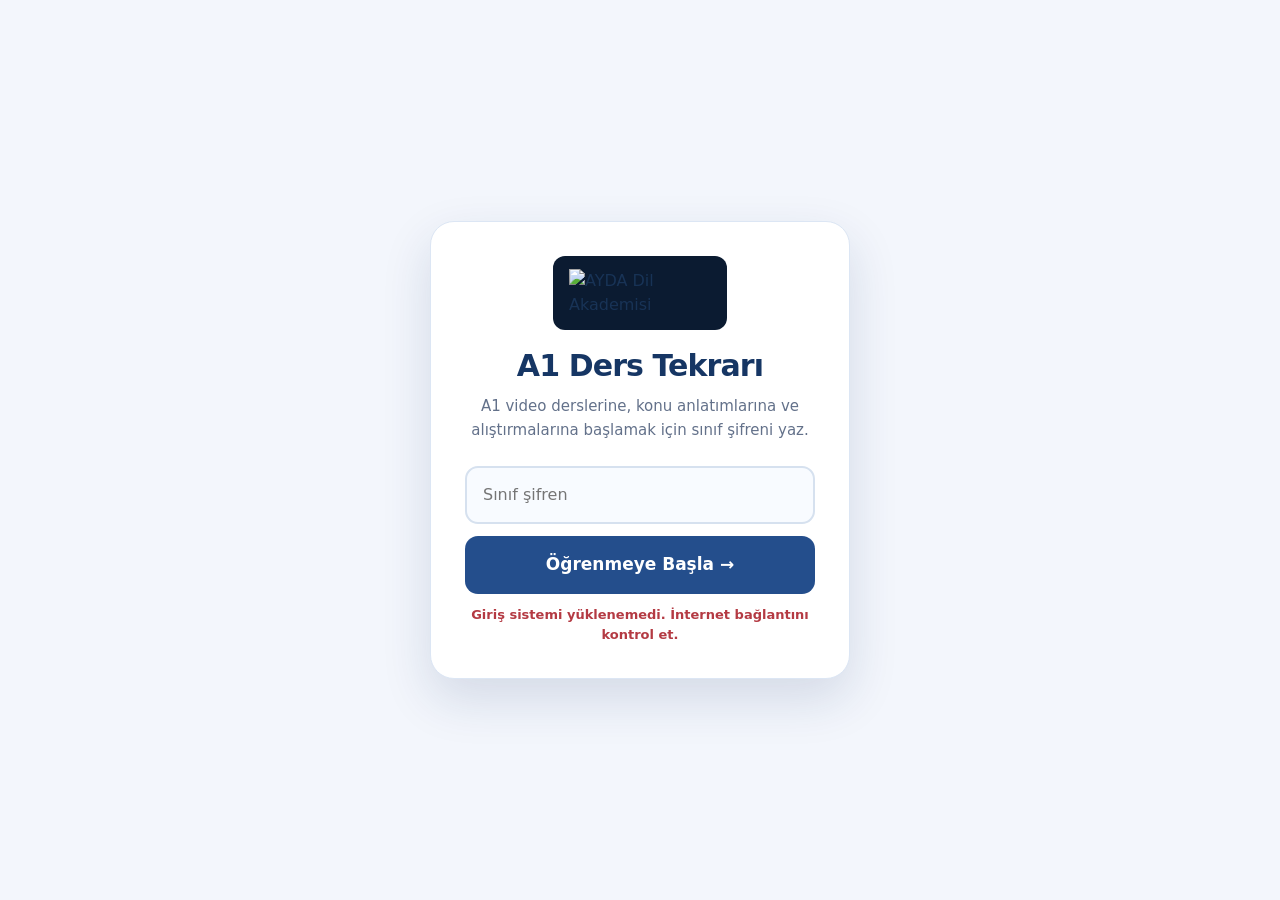
==== commit ef3cee72: "Add files via upload" ====
--- a/index.html
+++ b/index.html
@@ -3,12 +3,12 @@
 <head>
   <meta charset="UTF-8">
   <meta name="viewport" content="width=device-width, initial-scale=1, viewport-fit=cover">
-  <meta name="theme-color" content="#18386a">
+  <meta name="theme-color" content="#0b1b31">
   <meta name="description" content="AYDA A1 ders tekrarı: 24 ünite, ders videoları ve interaktif Almanca alıştırmaları. Öğrenciler için sade çalışma alanı.">
   <meta property="og:title" content="AYDA A1 | Ders Tekrarı">
   <meta property="og:description" content="Üniteni seç, videonu izle ve soruları çöz.">
   <link rel="icon" type="image/png" href="./og.png">
-  <title>AYDA A1 | Ders Tekrarı ve Alıştırmalar</title>
+  <title>AYDA A1 Akademi | Video, Konu Anlatımı ve Alıştırmalar</title>
   <link rel="stylesheet" href="./assets/base.css">
   <link rel="stylesheet" href="./assets/study.css">
   <style>
@@ -16,7 +16,7 @@
     #aydaProtectedContent {display:none}
     #aydaLoginBox{position:fixed;inset:0;z-index:999999;display:grid;place-items:center;overflow-y:auto;min-height:100vh;min-height:100dvh;padding:max(16px,env(safe-area-inset-top)) max(14px,env(safe-area-inset-right)) max(16px,env(safe-area-inset-bottom)) max(14px,env(safe-area-inset-left));background:#f3f6fc;color:#183356;font-family:Inter,system-ui,-apple-system,'Segoe UI',Arial,sans-serif}
     #aydaLoginBox .ayda-login-card{background:#fff;border:1px solid #dce6f4;box-shadow:0 20px 50px rgba(23,52,102,.14);width:min(100%,420px);padding:clamp(23px,5vw,34px);border-radius:24px}
-    #aydaLoginBox .ayda-login-logo{background:#1a3c70;color:#f8ca6e;border-radius:15px;width:66px;height:66px;display:grid;place-items:center;margin:0 auto 18px;font-size:22px;font-weight:950;letter-spacing:.03em}
+    #aydaLoginBox .ayda-login-logo{background:#0b1b31;border-radius:12px;width:174px;height:74px;display:grid;place-items:center;margin:0 auto 18px;padding:10px}#aydaLoginBox .ayda-login-logo img{display:block;max-width:100%;height:auto;object-fit:contain}
     #aydaLoginBox h1{text-align:center;color:#163664;font-size:clamp(25px,6vw,30px);line-height:1.2;letter-spacing:-.03em;margin:0 0 10px}
     #aydaLoginBox p{text-align:center;color:#63718a;font-size:15px;line-height:1.6;margin:0 0 24px}
     #aydaLoginBox .ayda-password-row{display:grid;grid-template-columns:1fr;gap:12px}
@@ -33,12 +33,12 @@
 <body>
 <section id="aydaLoginBox" aria-label="AYDA öğrenci girişi">
   <div class="ayda-login-card">
-    <div class="ayda-login-logo">AYDA</div>
+    <div class="ayda-login-logo"><img src="./assets/ayda-logo.png" alt="AYDA Dil Akademisi" width="142" height="48"></div>
     <h1>A1 Ders Tekrarı</h1>
-    <p>Ders videolarına ve alıştırmalara ulaşmak için sınıf şifreni yaz.</p>
+    <p>A1 video derslerine, konu anlatımlarına ve alıştırmalarına başlamak için sınıf şifreni yaz.</p>
     <form class="ayda-password-row" onsubmit="aydaCheckPassword(); return false;">
       <input id="aydaPasswordInput" name="aydaClassPassword" type="password" placeholder="Sınıf şifren" autocomplete="off" aria-label="Sınıf şifresi" aria-describedby="aydaLoginMessage" required>
-      <button class="ayda-login-btn" type="submit">Derslerime Gir →</button>
+      <button class="ayda-login-btn" type="submit">Öğrenmeye Başla →</button>
     </form>
     <div id="aydaLoginMessage" role="status" aria-live="polite"></div>
   </div>
